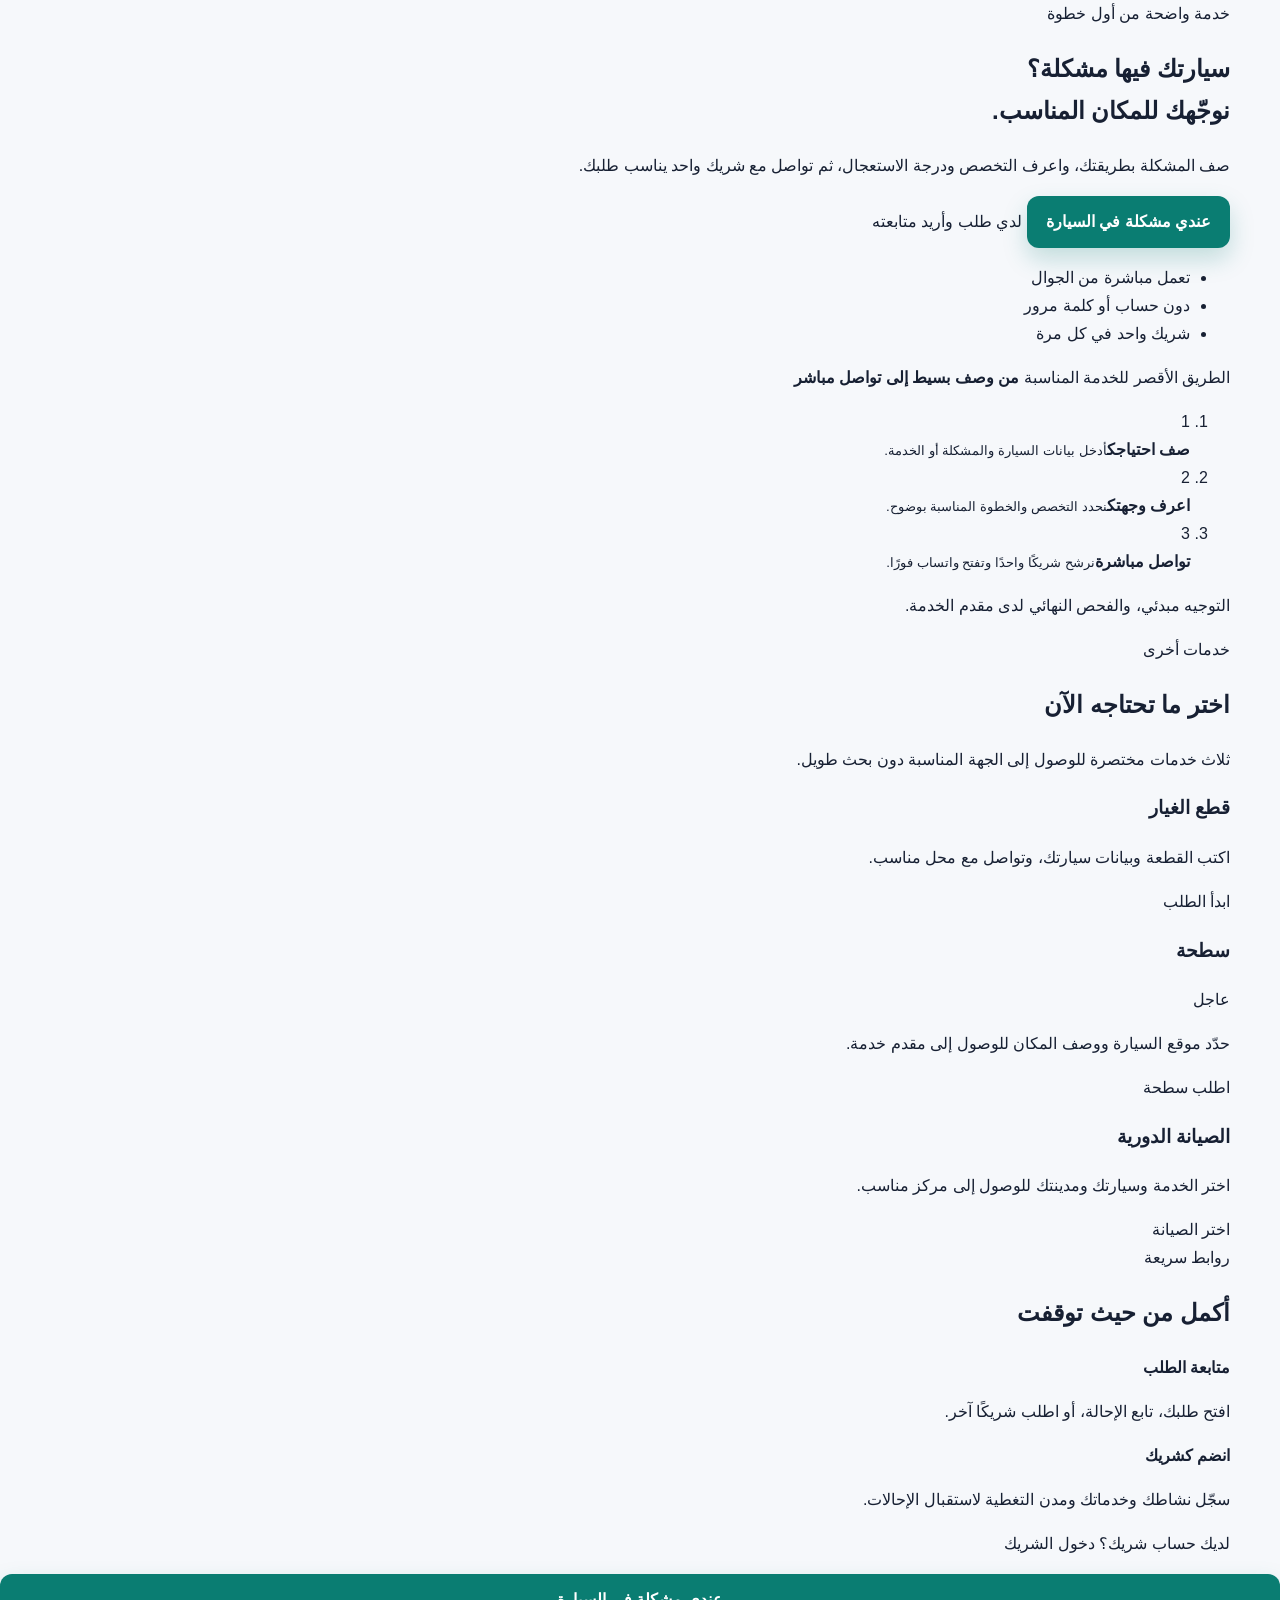
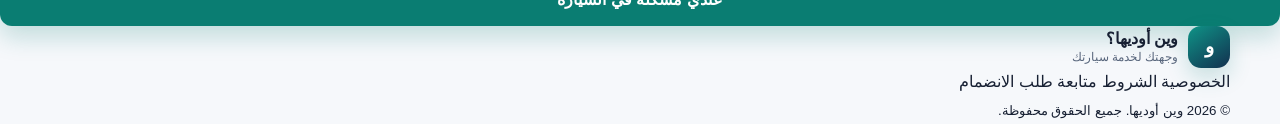
==== index.html @ 7f36532d "Update meta tags and content in index.html" ====
<!doctype html>
<html lang="ar" dir="rtl">
<head>
  <meta charset="utf-8">
  <meta name="viewport" content="width=device-width, initial-scale=1, viewport-fit=cover">
  <meta name="theme-color" content="#0b1d33">
  <meta name="description" content="وين أوديها تساعدك على فهم احتياج سيارتك والوصول إلى مقدم الخدمة المناسب بخطوات واضحة وسريعة.">
  <meta http-equiv="Content-Security-Policy" content="default-src 'self'; script-src 'self'; style-src 'self'; img-src 'self' data:; connect-src 'none'; object-src 'none'; base-uri 'self'; frame-ancestors 'none'">
  <title>وين أوديها؟ — وجهتك لخدمة سيارتك</title>
  <link rel="icon" href="assets/icons/favicon.svg" type="image/svg+xml">
  <link rel="stylesheet" href="assets/styles.css">
</head>
<body data-page="home">
  <noscript><div class="noscript-banner">فعّل JavaScript في المتصفح لبدء طلبك وحفظ تقدمك.</div></noscript>
  <div data-site-header></div>

  <main id="main-content">
    <section class="home-hero" aria-labelledby="homeHeroTitle">
      <div class="container home-hero-layout">
        <div class="home-hero-copy">
          <span class="home-badge" data-icon="car">خدمة واضحة من أول خطوة</span>
          <h1 id="homeHeroTitle">سيارتك فيها مشكلة؟<br><span>نوجّهك للمكان المناسب.</span></h1>
          <p>صف المشكلة بطريقتك، واعرف التخصص ودرجة الاستعجال، ثم تواصل مع شريك واحد يناسب طلبك.</p>

          <div class="home-primary-actions">
            <a class="btn btn-primary home-main-cta" data-icon="car" href="customer.html?service=problem&amp;fresh=1">عندي مشكلة في السيارة</a>
            <a class="home-inline-link" data-icon="track" href="track.html">لدي طلب وأريد متابعته</a>
          </div>

          <ul class="home-trust-list" aria-label="مزايا الخدمة">
            <li data-icon="phone">تعمل مباشرة من الجوال</li>
            <li data-icon="lock">دون حساب أو كلمة مرور</li>
            <li data-icon="partner">شريك واحد في كل مرة</li>
          </ul>
        </div>

        <aside class="home-summary-card" aria-label="كيف تساعدك وين أوديها">
          <div class="home-summary-head">
            <span class="home-summary-icon" data-icon="search" aria-hidden="true"></span>
            <div>
              <span>الطريق الأقصر للخدمة المناسبة</span>
              <strong>من وصف بسيط إلى تواصل مباشر</strong>
            </div>
          </div>
          <ol class="home-summary-steps">
            <li><span>1</span><div><strong>صف احتياجك</strong><small>أدخل بيانات السيارة والمشكلة أو الخدمة.</small></div></li>
            <li><span>2</span><div><strong>اعرف وجهتك</strong><small>نحدد التخصص والخطوة المناسبة بوضوح.</small></div></li>
            <li><span>3</span><div><strong>تواصل مباشرة</strong><small>نرشح شريكًا واحدًا وتفتح واتساب فورًا.</small></div></li>
          </ol>
          <p class="home-summary-note" data-icon="shield">التوجيه مبدئي، والفحص النهائي لدى مقدم الخدمة.</p>
        </aside>
      </div>
    </section>

    <section class="home-services-section" aria-labelledby="otherServicesTitle">
      <div class="container">
        <div class="home-section-heading">
          <div>
            <span class="home-section-kicker">خدمات أخرى</span>
            <h2 id="otherServicesTitle">اختر ما تحتاجه الآن</h2>
          </div>
          <p>ثلاث خدمات مختصرة للوصول إلى الجهة المناسبة دون بحث طويل.</p>
        </div>

        <div class="home-service-grid">
          <a class="home-service-card home-service-parts" href="customer.html?service=parts&amp;fresh=1">
            <span class="home-service-icon" data-service-icon="parts" aria-hidden="true"></span>
            <div class="home-service-content">
              <h3>قطع الغيار</h3>
              <p>اكتب القطعة وبيانات سيارتك، وتواصل مع محل مناسب.</p>
              <span class="home-card-action" data-icon="arrow">ابدأ الطلب</span>
            </div>
          </a>

          <a class="home-service-card home-service-tow" href="customer.html?service=tow&amp;fresh=1">
            <span class="home-service-icon" data-service-icon="tow" aria-hidden="true"></span>
            <div class="home-service-content">
              <div class="home-service-title-row">
                <h3>سطحة</h3>
                <span class="home-urgent-label">عاجل</span>
              </div>
              <p>حدّد موقع السيارة ووصف المكان للوصول إلى مقدم خدمة.</p>
              <span class="home-card-action" data-icon="arrow">اطلب سطحة</span>
            </div>
          </a>

          <a class="home-service-card home-service-maintenance" href="customer.html?service=maintenance&amp;fresh=1">
            <span class="home-service-icon" data-service-icon="maintenance" aria-hidden="true"></span>
            <div class="home-service-content">
              <h3>الصيانة الدورية</h3>
              <p>اختر الخدمة وسيارتك ومدينتك للوصول إلى مركز مناسب.</p>
              <span class="home-card-action" data-icon="arrow">اختر الصيانة</span>
            </div>
          </a>
        </div>
      </div>
    </section>

    <section class="home-access-section" aria-labelledby="homeAccessTitle">
      <div class="container">
        <div class="home-section-heading home-section-heading-compact">
          <div>
            <span class="home-section-kicker">روابط سريعة</span>
            <h2 id="homeAccessTitle">أكمل من حيث توقفت</h2>
          </div>
        </div>

        <div class="home-access-grid">
          <a class="home-access-card" href="track.html">
            <span class="home-access-icon" data-icon="track" aria-hidden="true"></span>
            <div>
              <strong>متابعة الطلب</strong>
              <p>افتح طلبك، تابع الإحالة، أو اطلب شريكًا آخر.</p>
            </div>
            <span class="home-access-arrow" data-icon="arrow" aria-hidden="true"></span>
          </a>

          <a class="home-access-card" href="join.html">
            <span class="home-access-icon home-access-partner" data-icon="partner" aria-hidden="true"></span>
            <div>
              <strong>انضم كشريك</strong>
              <p>سجّل نشاطك وخدماتك ومدن التغطية لاستقبال الإحالات.</p>
            </div>
            <span class="home-access-arrow" data-icon="arrow" aria-hidden="true"></span>
          </a>
        </div>

        <p class="home-partner-login">لديك حساب شريك؟ <a href="workshop-login.html">دخول الشريك</a></p>
      </div>
    </section>
  </main>

  <div class="mobile-action-bar" aria-label="إجراء سريع">
    <a class="btn btn-primary btn-block" data-icon="car" href="customer.html?service=problem&amp;fresh=1">عندي مشكلة في السيارة</a>
  </div>

  <footer class="home-footer">
    <div class="container home-footer-row">
      <a class="brand home-footer-brand" href="index.html" aria-label="وين أوديها — الرئيسية">
        <span class="brand-mark">و</span>
        <span><strong>وين أوديها؟</strong><small>وجهتك لخدمة سيارتك</small></span>
      </a>
      <nav class="home-footer-links" aria-label="روابط التذييل">
        <a href="privacy.html">الخصوصية</a>
        <a href="terms.html">الشروط</a>
        <a href="join-status.html">متابعة طلب الانضمام</a>
      </nav>
      <small>© 2026 وين أوديها. جميع الحقوق محفوظة.</small>
    </div>
  </footer>

  <script defer src="assets/config.js"></script>
  <script defer src="assets/automotive-data.js"></script>
  <script defer src="assets/storage.js"></script>
  <script defer src="assets/seed.js"></script>
  <script defer src="assets/lifecycle.js"></script>
  <script defer src="assets/common.js"></script>
</body>
</html>
---- assets/styles.css ----
:root {
  --navy-950: #071426;
  --navy-900: #0b1d33;
  --navy-800: #12304f;
  --blue-600: #1769aa;
  --teal-600: #0a7d72;
  --teal-500: #0f9487;
  --teal-100: #dff6f2;
  --amber-600: #a65c00;
  --amber-100: #fff2d8;
  --red-700: #a1242d;
  --red-100: #fde9eb;
  --green-700: #146c43;
  --green-100: #e4f7ed;
  --slate-900: #172033;
  --slate-700: #405069;
  --slate-600: #59677d;
  --slate-400: #95a0b2;
  --slate-300: #c7cfda;
  --slate-200: #e2e7ee;
  --slate-100: #f1f4f8;
  --white: #fff;
  --surface: #fff;
  --page: #f6f8fb;
  --radius-sm: 10px;
  --radius: 16px;
  --radius-lg: 24px;
  --shadow-sm: 0 8px 24px rgba(7, 20, 38, .07);
  --shadow: 0 18px 50px rgba(7, 20, 38, .11);
  --focus: 0 0 0 3px rgba(23, 105, 170, .28);
  --container: 1180px;
  font-family: Tahoma, Arial, "Segoe UI", sans-serif;
  color-scheme: light;
}

* { box-sizing: border-box; }
html { scroll-behavior: smooth; }
body {
  margin: 0;
  background: var(--page);
  color: var(--slate-900);
  font-family: inherit;
  line-height: 1.75;
  text-align: right;
  -webkit-font-smoothing: antialiased;
}
img, svg { max-width: 100%; }
a { color: inherit; text-decoration: none; }
button, input, select, textarea { font: inherit; }
button, a, input, select, textarea, summary { -webkit-tap-highlight-color: transparent; }
button { cursor: pointer; }
[hidden] { display: none !important; }

:focus-visible { outline: none; box-shadow: var(--focus); }
.skip-link {
  position: fixed;
  top: 10px;
  right: 10px;
  z-index: 9999;
  transform: translateY(-150%);
  background: var(--white);
  color: var(--navy-900);
  padding: 10px 14px;
  border-radius: 8px;
  font-weight: 800;
}
.skip-link:focus { transform: translateY(0); }

.container { width: min(calc(100% - 32px), var(--container)); margin-inline: auto; }
.section { padding: 56px 0; }
.section.alt { background: var(--white); }
.section-head { max-width: 720px; margin-bottom: 28px; }
.section-head.center { text-align: center; margin-inline: auto; }
.section-head h1, .section-head h2 { margin: 6px 0 8px; line-height: 1.35; }
.section-head p { margin: 0; color: var(--slate-600); }
.kicker, .eyebrow { color: var(--teal-600); font-size: .88rem; font-weight: 800; letter-spacing: .01em; }
.muted { color: var(--slate-600); }
.small { font-size: .88rem; }
.mt-8 { margin-top: 8px; }
.mt-16 { margin-top: 16px; }
.mt-24 { margin-top: 24px; }
.mb-0 { margin-bottom: 0; }
.text-center { text-align: center; }

.site-header {
  position: sticky;
  top: 0;
  z-index: 100;
  background: rgba(255, 255, 255, .96);
  border-bottom: 1px solid var(--slate-200);
  backdrop-filter: blur(10px);
}
.nav-shell { min-height: 72px; display: flex; align-items: center; justify-content: space-between; gap: 16px; }
.brand { display: inline-flex; align-items: center; gap: 10px; min-width: max-content; }
.brand-mark {
  display: grid;
  place-items: center;
  width: 42px;
  height: 42px;
  border-radius: 13px;
  color: var(--white);
  background: linear-gradient(145deg, var(--teal-500), var(--navy-800));
  font-weight: 900;
  font-size: 1.2rem;
  box-shadow: 0 9px 22px rgba(10, 125, 114, .2);
}
.brand span:last-child { display: grid; line-height: 1.35; }
.brand strong { font-size: 1rem; }
.brand small { color: var(--slate-600); font-size: .72rem; }
.nav-toggle {
  border: 1px solid var(--slate-300);
  border-radius: 10px;
  background: var(--white);
  padding: 8px 12px;
  color: var(--navy-900);
  font-weight: 800;
}
.main-nav {
  position: absolute;
  inset-inline: 16px;
  top: 74px;
  display: none;
  flex-direction: column;
  gap: 4px;
  padding: 12px;
  background: var(--white);
  border: 1px solid var(--slate-200);
  border-radius: 14px;
  box-shadow: var(--shadow);
}
.main-nav.open { display: flex; }
.main-nav a { padding: 10px 12px; border-radius: 9px; color: var(--slate-700); font-weight: 700; }
.main-nav a:hover, .main-nav a[aria-current="page"] { background: var(--teal-100); color: var(--teal-600); }

.hero {
  overflow: hidden;
  padding: 68px 0 54px;
  background:
    radial-gradient(circle at 8% 20%, rgba(15, 148, 135, .17), transparent 28%),
    radial-gradient(circle at 90% 70%, rgba(23, 105, 170, .15), transparent 30%),
    linear-gradient(160deg, #f7fbfc, #edf3f8);
}
.hero-grid { display: grid; gap: 34px; align-items: center; }
.hero h1 { margin: 10px 0 16px; font-size: clamp(2rem, 8vw, 4.3rem); line-height: 1.2; letter-spacing: -.04em; }
.hero h1 span { color: var(--teal-600); }
.hero p { max-width: 720px; color: var(--slate-600); font-size: 1.04rem; }
.hero-actions { display: flex; flex-wrap: wrap; gap: 10px; margin-top: 24px; }
.hero-assurances { display: flex; flex-wrap: wrap; gap: 8px; margin-top: 18px; }
.hero-assurances span { padding: 6px 10px; border-radius: 999px; background: rgba(255,255,255,.78); border: 1px solid var(--slate-200); color: var(--slate-700); font-size: .82rem; font-weight: 700; }
.hero-panel { background: rgba(255,255,255,.9); border: 1px solid rgba(255,255,255,.9); border-radius: var(--radius-lg); padding: 22px; box-shadow: var(--shadow); }
.hero-panel h2 { margin: 0 0 8px; }
.hero-panel .main-path-card { margin-top: 14px; }

.btn {
  display: inline-flex;
  align-items: center;
  justify-content: center;
  gap: 8px;
  min-height: 46px;
  padding: 11px 18px;
  border: 1px solid transparent;
  border-radius: 12px;
  font-weight: 800;
  transition: transform .18s ease, box-shadow .18s ease, background .18s ease;
}
.btn:hover { transform: translateY(-1px); }
.btn:disabled { cursor: not-allowed; opacity: .55; transform: none; }
.btn-primary { background: var(--teal-600); color: var(--white); box-shadow: 0 11px 25px rgba(10,125,114,.22); }
.btn-primary:hover { background: #086d64; }
.btn-dark { background: var(--navy-900); color: var(--white); }
.btn-light { background: var(--white); color: var(--navy-900); border-color: var(--slate-300); }
.btn-danger { background: var(--red-700); color: var(--white); }
.btn-warning { background: var(--amber-600); color: var(--white); }
.btn-ghost { background: transparent; color: var(--navy-900); border-color: var(--slate-300); }
.btn-sm { min-height: 38px; padding: 7px 12px; border-radius: 9px; font-size: .88rem; }
.btn-block { width: 100%; }
.button-row { display: flex; flex-wrap: wrap; gap: 10px; align-items: center; }

.main-path-card, .service-card, .card {
  display: block;
  background: var(--surface);
  border: 1px solid var(--slate-200);
  border-radius: var(--radius);
  padding: 20px;
  box-shadow: var(--shadow-sm);
}
.main-path-card {
  border: 2px solid rgba(10,125,114,.32);
  background: linear-gradient(145deg, var(--white), #f0fbf9);
}
.main-path-card h2, .service-card h3, .card h3 { margin: 6px 0; }
.main-path-card p, .service-card p, .card p { margin: 0; color: var(--slate-600); }
.path-icon { display: grid; place-items: center; width: 46px; height: 46px; border-radius: 14px; background: var(--teal-100); color: var(--teal-600); font-size: 1.35rem; font-weight: 900; }
.other-services { display: grid; gap: 12px; margin-top: 14px; }
.service-card { transition: transform .18s ease, border-color .18s ease; }
.service-card:hover { transform: translateY(-2px); border-color: var(--teal-500); }
.demo-badge, .pill, .status-badge {
  display: inline-flex;
  align-items: center;
  width: fit-content;
  border-radius: 999px;
  padding: 4px 9px;
  font-size: .75rem;
  font-weight: 800;
}
.demo-badge { background: var(--amber-100); color: var(--amber-600); margin-bottom: 10px; }
.pill { background: var(--teal-100); color: var(--teal-600); }
.status-badge { background: var(--slate-100); color: var(--slate-700); }
.status-badge.success { background: var(--green-100); color: var(--green-700); }
.status-badge.warning { background: var(--amber-100); color: var(--amber-600); }
.status-badge.danger { background: var(--red-100); color: var(--red-700); }

.stats-grid, .cards-grid, .portal-grid, .metric-grid { display: grid; gap: 14px; }
.stats-grid { grid-template-columns: repeat(2, minmax(0, 1fr)); }
.stat-card { padding: 18px; background: var(--white); border: 1px solid var(--slate-200); border-radius: var(--radius); }
.stat-card strong { display: block; font-size: 1.5rem; color: var(--navy-900); }
.stat-card span { color: var(--slate-600); font-size: .88rem; }
.portal-grid .card { transition: transform .18s ease; }
.portal-grid .card:hover { transform: translateY(-3px); }

.flow-shell { padding: 28px 0 64px; }
.flow-layout { display: grid; gap: 20px; align-items: start; }
.flow-sidebar { background: var(--navy-900); color: var(--white); border-radius: var(--radius-lg); padding: 20px; }
.flow-sidebar h1 { margin: 0 0 6px; font-size: 1.35rem; }
.flow-sidebar p { margin: 0; color: #c5d1df; font-size: .9rem; }
.progress-wrap { margin-top: 18px; }
.progress-meta { display: flex; justify-content: space-between; gap: 10px; font-size: .8rem; color: #c5d1df; }
.progress-track { height: 8px; background: rgba(255,255,255,.13); border-radius: 99px; overflow: hidden; margin-top: 8px; }
.progress-bar { height: 100%; width: 0; background: linear-gradient(90deg, var(--teal-500), #45c9ba); border-radius: inherit; transition: width .3s ease; }
.flow-content { min-width: 0; }
.flow-screen { background: var(--white); border: 1px solid var(--slate-200); border-radius: var(--radius-lg); padding: 20px; box-shadow: var(--shadow-sm); }
.flow-screen:not(.active) { display: none; }
.flow-screen h2 { margin: 0 0 8px; line-height: 1.4; }
.flow-screen > p:first-of-type { margin-top: 0; color: var(--slate-600); }
.screen-actions { display: flex; flex-wrap: wrap; justify-content: space-between; gap: 10px; margin-top: 24px; padding-top: 18px; border-top: 1px solid var(--slate-200); }
.service-choice-grid { display: grid; gap: 12px; margin-top: 20px; }
.service-choice {
  width: 100%;
  text-align: right;
  border: 1px solid var(--slate-200);
  background: var(--white);
  border-radius: var(--radius);
  padding: 18px;
  color: var(--slate-900);
}
.service-choice.primary { border: 2px solid var(--teal-500); background: #f3fbfa; }
.service-choice.selected { box-shadow: var(--focus); border-color: var(--blue-600); }
.service-choice strong { display: block; font-size: 1.05rem; }
.service-choice span { color: var(--slate-600); font-size: .88rem; }

.form-grid { display: grid; gap: 16px; }
.form-field { display: grid; gap: 7px; min-width: 0; }
.form-field label, .form-field legend { font-weight: 800; color: var(--slate-900); }
.required::after { content: " *"; color: var(--red-700); }
.form-field input, .form-field select, .form-field textarea {
  width: 100%;
  min-height: 47px;
  border: 1px solid var(--slate-300);
  border-radius: 11px;
  padding: 10px 12px;
  background: var(--white);
  color: var(--slate-900);
}
.form-field textarea { min-height: 120px; resize: vertical; }
.form-field input:focus, .form-field select:focus, .form-field textarea:focus { border-color: var(--blue-600); box-shadow: var(--focus); outline: 0; }
.field-hint { color: var(--slate-600); font-size: .82rem; }
.field-error { color: var(--red-700); font-size: .82rem; min-height: 1em; }
fieldset { margin: 0; padding: 0; border: 0; }
.checkbox-line, .radio-line { display: flex; align-items: flex-start; gap: 9px; }
.checkbox-line input, .radio-line input { width: 19px; height: 19px; margin-top: 3px; accent-color: var(--teal-600); }
.checkbox-stack { display: grid; gap: 10px; }
.inline-fields { display: grid; gap: 12px; }
.choice-grid { display: grid; gap: 10px; }
.choice-btn { border: 1px solid var(--slate-300); background: var(--white); color: var(--slate-900); border-radius: 11px; padding: 12px; font-weight: 700; }
.choice-btn.selected { border-color: var(--teal-600); background: var(--teal-100); color: var(--teal-600); }

.loading-shell { display: grid; place-items: center; min-height: 320px; text-align: center; }
.loader-ring { width: 58px; height: 58px; border: 5px solid var(--slate-200); border-top-color: var(--teal-600); border-radius: 50%; animation: spin .9s linear infinite; }
.loader-steps { display: grid; gap: 8px; margin-top: 20px; width: min(100%, 420px); }
.loader-step { display: flex; align-items: center; gap: 9px; text-align: right; padding: 9px 12px; border-radius: 9px; background: var(--slate-100); color: var(--slate-600); }
.loader-step.active { background: var(--teal-100); color: var(--teal-600); }
.loader-step.done::before { content: "✓"; font-weight: 900; color: var(--green-700); }
.skeleton { position: relative; overflow: hidden; background: var(--slate-200); border-radius: 8px; }
.skeleton::after { content: ""; position: absolute; inset: 0; transform: translateX(100%); background: linear-gradient(90deg, transparent, rgba(255,255,255,.55), transparent); animation: shimmer 1.2s infinite; }
.skeleton-line { height: 15px; margin-bottom: 10px; }
.skeleton-line.short { width: 58%; }

.guidance-grid { display: grid; gap: 12px; margin-top: 18px; }
.guidance-item { border: 1px solid var(--slate-200); border-radius: 13px; padding: 16px; background: #fbfcfe; }
.guidance-item span { display: block; color: var(--slate-600); font-size: .82rem; }
.guidance-item strong { display: block; margin-top: 4px; }
.danger-panel { border: 2px solid #d34a57; background: var(--red-100); color: #6e1219; border-radius: var(--radius); padding: 18px; }
.legal-note { margin-top: 16px; border-right: 4px solid var(--blue-600); background: #eef6fd; padding: 13px 15px; border-radius: 9px; color: var(--slate-700); font-size: .88rem; }
.info-panel { margin-top: 13px; border-right: 4px solid var(--teal-500); background: #f2faf9; padding: 13px 15px; border-radius: 9px; }
.info-panel.muted { border-color: var(--slate-400); background: var(--slate-100); }
.info-panel p { margin: 4px 0 0; color: var(--slate-700); }
.warning-panel { border-right: 4px solid var(--amber-600); background: var(--amber-100); padding: 14px; border-radius: 10px; }
.error-panel { border-right: 4px solid var(--red-700); background: var(--red-100); padding: 14px; border-radius: 10px; color: #6e1219; }
.success-panel { border-right: 4px solid var(--green-700); background: var(--green-100); padding: 14px; border-radius: 10px; color: #0d4f30; }

.partner-card { background: var(--white); border: 1px solid var(--slate-200); border-radius: var(--radius-lg); padding: 20px; box-shadow: var(--shadow-sm); }
.partner-head { display: grid; gap: 16px; border-bottom: 1px solid var(--slate-200); padding-bottom: 16px; }
.partner-head h2 { margin: 7px 0 2px; }
.partner-head p { margin: 0; color: var(--slate-600); }
.rating-block { display: grid; gap: 2px; }
.rating-block small { color: var(--slate-600); }
.stars { color: #d98b00; letter-spacing: 2px; white-space: nowrap; }
.partner-metrics { display: grid; gap: 10px; margin-top: 16px; }
.partner-metrics > div { border: 1px solid var(--slate-200); border-radius: 11px; padding: 12px; }
.partner-metrics span, .partner-metrics small { display: block; color: var(--slate-600); font-size: .8rem; }
.partner-metrics strong { display: block; margin: 2px 0; }
.discount-box { display: grid; gap: 5px; margin-top: 14px; border: 1px dashed var(--teal-600); background: var(--teal-100); border-radius: 12px; padding: 14px; }
.discount-box small { color: var(--slate-700); }

.request-header { background: var(--navy-900); color: var(--white); border-radius: var(--radius-lg); padding: 22px; margin-bottom: 18px; }
.request-header h1 { margin: 3px 0; }
.request-header p { margin: 0; color: #c5d1df; }
.request-meta { display: flex; flex-wrap: wrap; gap: 8px; margin-top: 14px; }
.request-meta span { background: rgba(255,255,255,.1); padding: 6px 10px; border-radius: 999px; font-size: .8rem; }
.timeline { display: grid; gap: 0; }
.timeline-item { display: grid; grid-template-columns: 24px 1fr; gap: 10px; position: relative; padding-bottom: 18px; }
.timeline-item:not(:last-child)::before { content: ""; position: absolute; right: 11px; top: 22px; bottom: 0; width: 2px; background: var(--slate-200); }
.timeline-dot { width: 24px; height: 24px; border-radius: 50%; background: var(--teal-100); color: var(--teal-600); display: grid; place-items: center; font-size: .72rem; font-weight: 900; z-index: 1; }
.timeline-body { border: 1px solid var(--slate-200); border-radius: 11px; padding: 12px; background: var(--white); }
.timeline-body strong { display: block; }
.timeline-body small { color: var(--slate-600); }

.tabs { display: flex; gap: 7px; overflow-x: auto; padding-bottom: 7px; margin-bottom: 18px; scrollbar-width: thin; }
.tab-btn { min-width: max-content; border: 1px solid var(--slate-300); background: var(--white); border-radius: 999px; padding: 8px 13px; color: var(--slate-700); font-weight: 800; }
.tab-btn.active { background: var(--navy-900); color: var(--white); border-color: var(--navy-900); }
.tab-panel:not(.active) { display: none; }
.dashboard-grid { display: grid; gap: 18px; }
.table-wrap { overflow-x: auto; border: 1px solid var(--slate-200); border-radius: var(--radius); background: var(--white); }
table { width: 100%; border-collapse: collapse; min-width: 760px; }
th, td { padding: 12px 13px; border-bottom: 1px solid var(--slate-200); text-align: right; vertical-align: top; }
th { background: var(--slate-100); color: var(--slate-700); font-size: .84rem; }
td { font-size: .9rem; }
.table-actions { display: flex; flex-wrap: wrap; gap: 6px; }
.empty-state { text-align: center; padding: 38px 18px; border: 1px dashed var(--slate-300); border-radius: var(--radius); background: var(--white); }
.empty-state h2, .empty-state h3 { margin: 8px 0; }
.empty-state p { color: var(--slate-600); }

.dialog {
  width: min(calc(100% - 28px), 620px);
  border: 0;
  border-radius: var(--radius-lg);
  padding: 0;
  box-shadow: 0 28px 80px rgba(0,0,0,.25);
}
.dialog::backdrop { background: rgba(7,20,38,.65); }
.dialog-shell { padding: 20px; }
.dialog-head { display: flex; justify-content: space-between; gap: 12px; align-items: start; margin-bottom: 14px; }
.dialog-head h2 { margin: 0; }
.dialog-close { width: 38px; height: 38px; border-radius: 50%; border: 1px solid var(--slate-300); background: var(--white); }

.toast-region { position: fixed; bottom: 16px; inset-inline: 16px; z-index: 2000; display: grid; gap: 8px; pointer-events: none; }
.toast { max-width: 520px; margin-inline: auto; padding: 12px 15px; border-radius: 11px; background: var(--navy-900); color: var(--white); box-shadow: var(--shadow); pointer-events: auto; }
.toast-success { background: var(--green-700); }
.toast-error { background: var(--red-700); }

.site-footer { background: var(--navy-950); color: var(--white); padding: 46px 0 18px; }
.footer-grid { display: grid; gap: 24px; }
.footer-grid > div { display: grid; align-content: start; gap: 7px; }
.footer-grid p, .footer-grid a, .footer-grid small { color: #b8c6d8; }
.footer-grid a:hover { color: var(--white); }
.footer-bottom { margin-top: 28px; padding-top: 16px; border-top: 1px solid rgba(255,255,255,.12); display: flex; flex-wrap: wrap; justify-content: space-between; gap: 10px; color: #9fb0c5; font-size: .8rem; }
.footer-brand .brand-mark { width: 38px; height: 38px; }
.noscript-banner { background: var(--red-700); color: var(--white); padding: 10px; text-align: center; font-weight: 800; }

.receipt { max-width: 760px; margin-inline: auto; background: var(--white); border: 1px solid var(--slate-200); border-radius: var(--radius-lg); padding: 24px; box-shadow: var(--shadow-sm); }
.receipt-head { display: flex; justify-content: space-between; gap: 15px; border-bottom: 1px solid var(--slate-200); padding-bottom: 14px; }
.receipt-row { display: flex; justify-content: space-between; gap: 14px; padding: 11px 0; border-bottom: 1px dashed var(--slate-200); }
.receipt-total { font-size: 1.25rem; font-weight: 900; }

@keyframes spin { to { transform: rotate(360deg); } }
@keyframes shimmer { to { transform: translateX(-100%); } }

@media (min-width: 680px) {
  .other-services, .service-choice-grid, .cards-grid, .portal-grid { grid-template-columns: repeat(3, minmax(0, 1fr)); }
  .service-choice-grid .service-choice.primary { grid-column: 1 / -1; }
  .form-grid.two, .inline-fields { grid-template-columns: repeat(2, minmax(0, 1fr)); }
  .choice-grid { grid-template-columns: repeat(3, minmax(0, 1fr)); }
  .guidance-grid { grid-template-columns: repeat(2, minmax(0, 1fr)); }
  .partner-head { grid-template-columns: 1fr auto; }
  .partner-metrics { grid-template-columns: repeat(3, minmax(0, 1fr)); }
  .stats-grid { grid-template-columns: repeat(4, minmax(0, 1fr)); }
  .footer-grid { grid-template-columns: 1.6fr 1fr 1fr; }
  .toast-region { right: auto; left: 18px; width: 420px; }
}

@media (min-width: 900px) {
  .nav-toggle { display: none; }
  .main-nav { position: static; display: flex; flex-direction: row; padding: 0; border: 0; box-shadow: none; background: transparent; }
  .hero-grid { grid-template-columns: 1.15fr .85fr; }
  .flow-layout { grid-template-columns: 270px minmax(0, 1fr); }
  .flow-sidebar { position: sticky; top: 92px; }
  .flow-screen { padding: 30px; }
  .dashboard-grid.two { grid-template-columns: 1.25fr .75fr; }
}

@media print {
  .site-header, .site-footer, .btn, .screen-actions, .no-print { display: none !important; }
  body { background: var(--white); }
  .receipt, .card, .partner-card { box-shadow: none; border-color: #aaa; }
}

@media (prefers-reduced-motion: reduce) {
  *, *::before, *::after { scroll-behavior: auto !important; animation-duration: .01ms !important; animation-iteration-count: 1 !important; transition-duration: .01ms !important; }
}

/* تشغيل المسارات الجديدة ونموذج الشريك */
.error-text { min-height: 1.25em; margin: 5px 0 0; color: var(--red-700); font-size: .82rem; font-weight: 700; }
.urgent-choice { border-color: #d34a57 !important; background: linear-gradient(145deg, #fff, var(--red-100)); }
.urgent-choice .path-icon { background: var(--red-100); color: var(--red-700); }
.urgent-panel { border: 2px solid #d34a57; background: var(--red-100); color: #6e1219; border-radius: var(--radius); padding: 16px; }
.location-capture { display: grid; gap: 10px; padding: 14px; border: 1px dashed var(--teal-600); border-radius: 12px; background: var(--teal-100); }
.location-capture strong, .location-capture small { display: block; }
.location-capture small { color: var(--slate-700); }
.sticky-action-card { position: sticky; bottom: max(10px, env(safe-area-inset-bottom)); z-index: 20; padding: 12px; background: rgba(255,255,255,.94); border: 1px solid var(--slate-200); border-radius: 14px; box-shadow: 0 10px 35px rgba(7,31,58,.15); backdrop-filter: blur(10px); }
.cost-confirmation { display: grid; gap: 10px; padding: 15px; border: 1px solid var(--slate-200); border-radius: 12px; background: var(--slate-100); }
.action-align { display: flex; align-items: center; gap: 8px; flex-wrap: wrap; }
.vertical { flex-direction: column; align-items: stretch; }
.day-picker { display: grid; grid-template-columns: repeat(2, minmax(0,1fr)); gap: 8px; }
.day-chip { position: relative; display: flex; align-items: center; justify-content: center; min-height: 48px; padding: 9px 12px; border: 1px solid var(--slate-300); border-radius: 11px; background: var(--white); cursor: pointer; font-weight: 800; }
.day-chip input { position: absolute; opacity: 0; pointer-events: none; }
.day-chip:has(input:checked) { border-color: var(--teal-600); background: var(--teal-100); color: var(--navy-900); box-shadow: inset 0 0 0 1px var(--teal-600); }
.day-chip:focus-within { outline: 3px solid rgba(26,148,137,.25); outline-offset: 2px; }
.priority-selector { display: grid; gap: 14px; }
.selector-list, .selected-priority-list { display: grid; gap: 8px; min-height: 120px; padding: 10px; border: 1px solid var(--slate-300); border-radius: 12px; background: var(--white); }
.selector-item { display: flex; align-items: center; justify-content: space-between; gap: 10px; padding: 10px 12px; border: 1px solid var(--slate-200); border-radius: 10px; background: var(--slate-100); }
.selector-item button { flex: 0 0 auto; }
.selected-priority-list { counter-reset: priority; background: #f7fbfb; }
.selected-priority-list .selector-item { counter-increment: priority; border-color: #b8ddd8; background: var(--white); }
.selected-priority-list .selector-item::before { content: counter(priority); width: 25px; height: 25px; display: grid; place-items: center; border-radius: 50%; background: var(--navy-900); color: var(--white); font-size: .75rem; font-weight: 900; }
.priority-actions { display: flex; gap: 5px; margin-inline-start: auto; }
.checkbox-grid { display: grid; grid-template-columns: repeat(2,minmax(0,1fr)); gap: 8px; }
.honesty-pledge { padding: 15px; border: 2px solid var(--navy-900); border-radius: 12px; background: #f8fbff; line-height: 1.9; }
.fee-policy-box { display: grid; gap: 7px; padding: 15px; border-radius: 12px; background: var(--navy-900); color: var(--white); }
.fee-policy-box strong { font-size: 1.02rem; }
.fee-policy-box small { color: #c4d1e0; }

@media (min-width: 680px) {
  .day-picker { grid-template-columns: repeat(4, minmax(0,1fr)); }
  .priority-selector { grid-template-columns: 1fr 1fr; }
  .checkbox-grid { grid-template-columns: repeat(3,minmax(0,1fr)); }
}

@media (max-width: 679px) {
  .sticky-action-card .btn, .sticky-action-card a.btn { width: 100%; }
  .selector-item { align-items: flex-start; }
  .priority-actions { margin-inline-start: 0; }
}

/* تحسينات التنقل والترتيب البصري والنماذج المخصصة */
body { animation: page-enter .22s ease both; }
@keyframes page-enter { from { opacity: .01; transform: translateY(4px); } to { opacity: 1; transform: none; } }
.utility-strip { border-bottom: 1px solid var(--slate-200); background: #f8fafc; }
.utility-actions { min-height: 38px; display: flex; align-items: center; justify-content: flex-start; gap: 8px; }
.utility-btn { display: inline-flex; align-items: center; gap: 6px; min-height: 32px; padding: 5px 10px; border: 0; border-radius: 9px; background: transparent; color: var(--navy-800); font-weight: 800; font-size: .82rem; }
.utility-btn:hover { background: var(--teal-100); color: var(--teal-600); }
.page-guidance { display: grid; grid-template-columns: auto 1fr; gap: 12px; align-items: start; margin-bottom: 26px; padding: 15px 17px; border: 1px solid rgba(255,255,255,.14); border-radius: var(--radius); background: rgba(255,255,255,.06); }
.page-guidance strong { color: #d9fff9; }
.page-guidance p { margin: 0; color: #c3d0df; }
.light-kicker { color: #8de1d6; }
.section-head.compact { margin-bottom: 14px; }
.section-head.compact h3 { margin: 0 0 4px; }
.activity-block { padding: 18px; border: 1px solid var(--slate-200); border-radius: var(--radius); background: #fbfcfe; }
.contact-card { display: grid; gap: 16px; padding: 20px; border-radius: var(--radius-lg); background: linear-gradient(145deg, var(--navy-900), var(--navy-800)); color: var(--white); box-shadow: var(--shadow); }
.contact-card h2 { margin: 2px 0 5px; }
.contact-card p { margin: 0; color: #c8d6e5; }
.contact-card .kicker { color: #83e0d4; }
.contact-actions .btn-light { border-color: rgba(255,255,255,.4); background: rgba(255,255,255,.1); color: var(--white); }
.private-link-card { display: grid; gap: 16px; padding: 18px; border: 1px solid var(--slate-200); border-radius: var(--radius); background: var(--white); box-shadow: var(--shadow-sm); }
.private-link-card h2 { margin: 7px 0 2px; font-size: 1.1rem; }
.private-link-card p { margin: 0; color: var(--slate-600); }
.compact-link-row { display: grid; grid-template-columns: minmax(0,1fr) auto auto; gap: 8px; align-items: center; }
.compact-link-row input { min-width: 0; height: 44px; border: 1px solid var(--slate-300); border-radius: 10px; padding: 8px 11px; direction: ltr; text-align: left; background: var(--slate-100); }
.icon-action { display: inline-flex; align-items: center; justify-content: center; gap: 6px; min-height: 44px; padding: 8px 12px; border: 1px solid var(--slate-300); border-radius: 10px; background: var(--white); color: var(--navy-900); font-weight: 800; }
.alternative-action { border-color: #e0a038; background: var(--amber-100); color: #7b4200; }
.daily-schedule-list { display: grid; gap: 12px; }
.day-schedule { padding: 16px; border: 1px solid var(--slate-200); border-radius: var(--radius); background: var(--white); }
.day-schedule-head { display: flex; flex-wrap: wrap; align-items: center; justify-content: space-between; gap: 12px; }
.switch-line { display: inline-flex; align-items: center; gap: 9px; font-weight: 900; }
.switch-line input { width: 21px; height: 21px; accent-color: var(--teal-600); }
.day-periods { margin-top: 14px; padding-top: 14px; border-top: 1px solid var(--slate-200); }
.period-row { display: grid; grid-template-columns: 1fr; gap: 8px; align-items: end; }
.period-row label { display: grid; gap: 5px; color: var(--slate-600); font-size: .84rem; }
.period-row select { width: 100%; }
.second-period-toggle { margin: 12px 0; }
.schedule-summary { padding: 14px; border: 1px solid var(--slate-200); border-radius: 12px; background: var(--slate-100); }
.schedule-summary h3 { margin-top: 0; }
.schedule-summary-row { display: flex; justify-content: space-between; gap: 14px; padding: 8px 0; border-bottom: 1px dashed var(--slate-300); }
.schedule-summary-row:last-child { border-bottom: 0; }

@media (min-width: 680px) {
  .contact-card { grid-template-columns: 1fr auto; align-items: center; }
  .private-link-card { grid-template-columns: minmax(180px,.5fr) minmax(0,1.5fr); align-items: center; }
  .period-row { grid-template-columns: 130px repeat(2,minmax(0,1fr)); }
}
@media (max-width: 679px) {
  .section { padding: 38px 0; }
  .flow-shell { padding-top: 16px; }
  .flow-screen, .card, .partner-card { padding: 16px; }
  .compact-link-row { grid-template-columns: 1fr auto; }
  .compact-link-row input { grid-column: 1 / -1; }
  .alternative-action { grid-column: 1 / -1; }
  .contact-actions .btn { width: 100%; }
  .utility-actions { justify-content: space-between; }
}
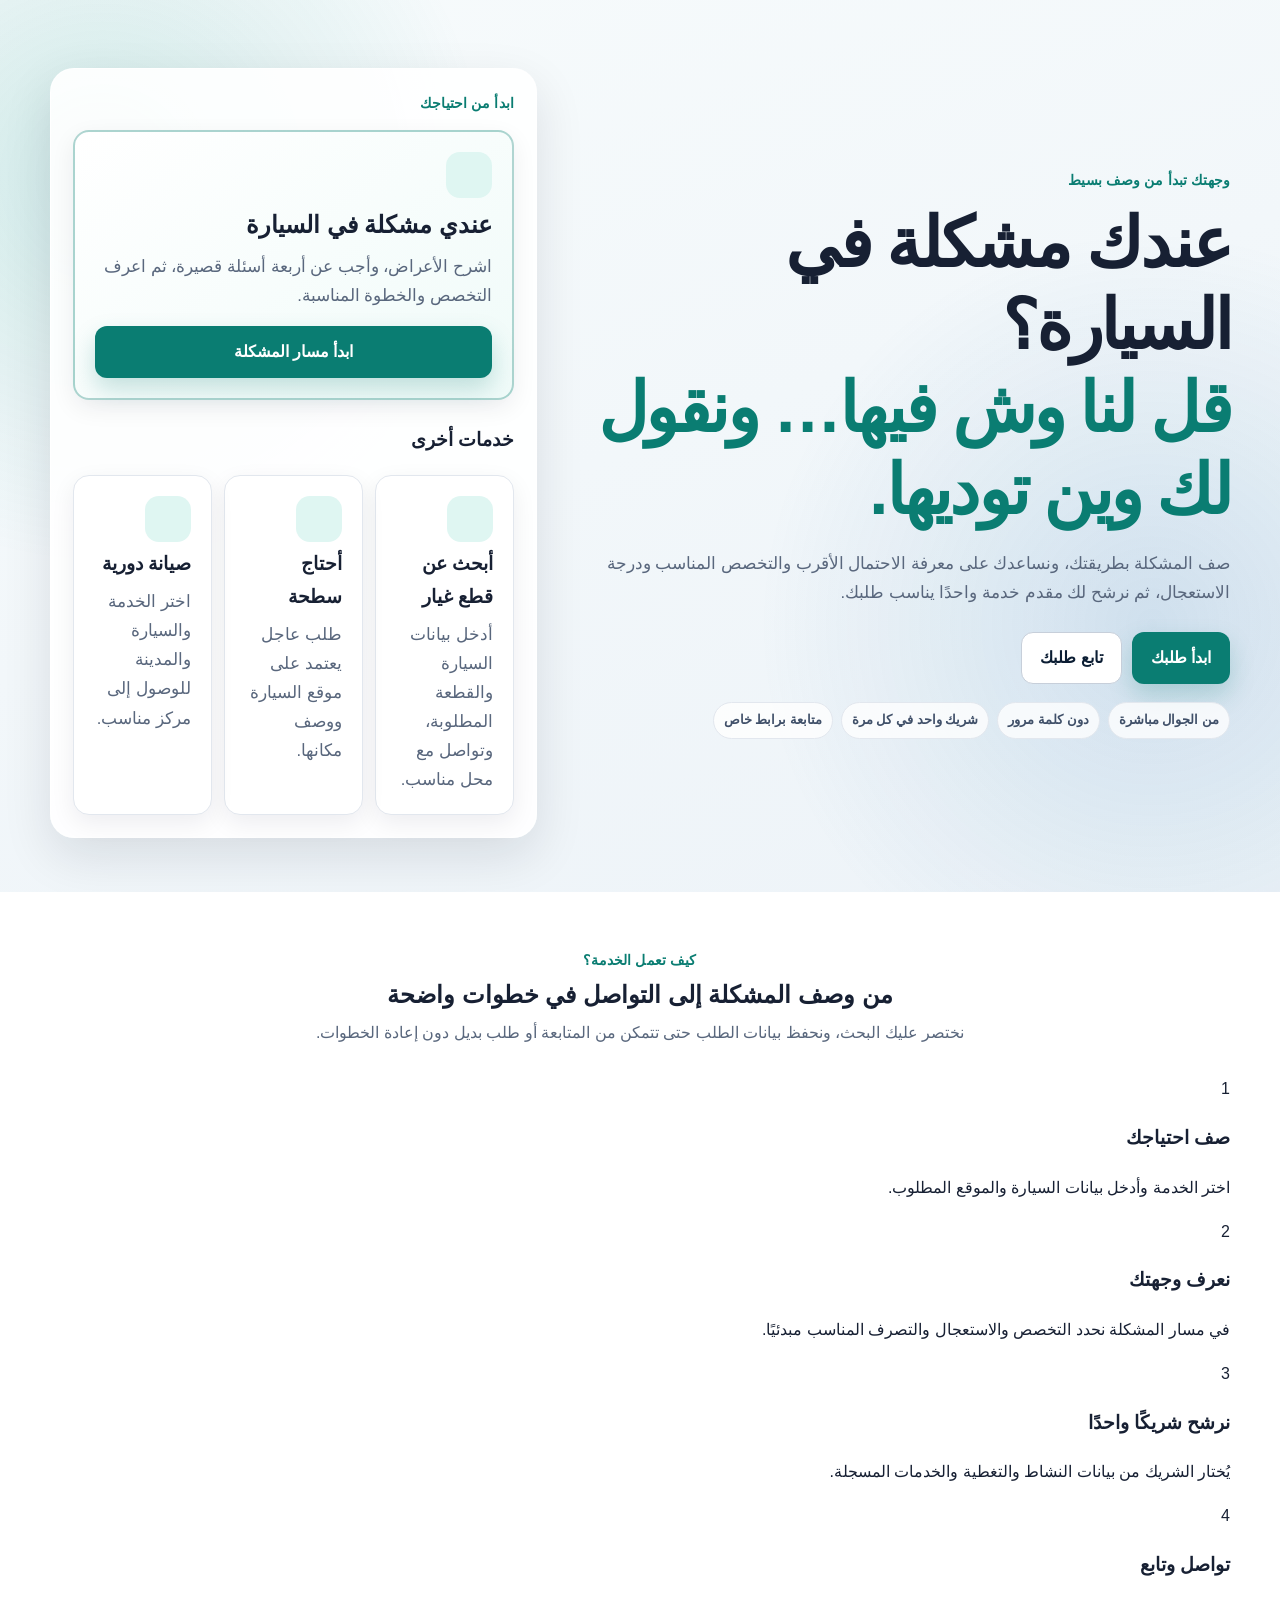
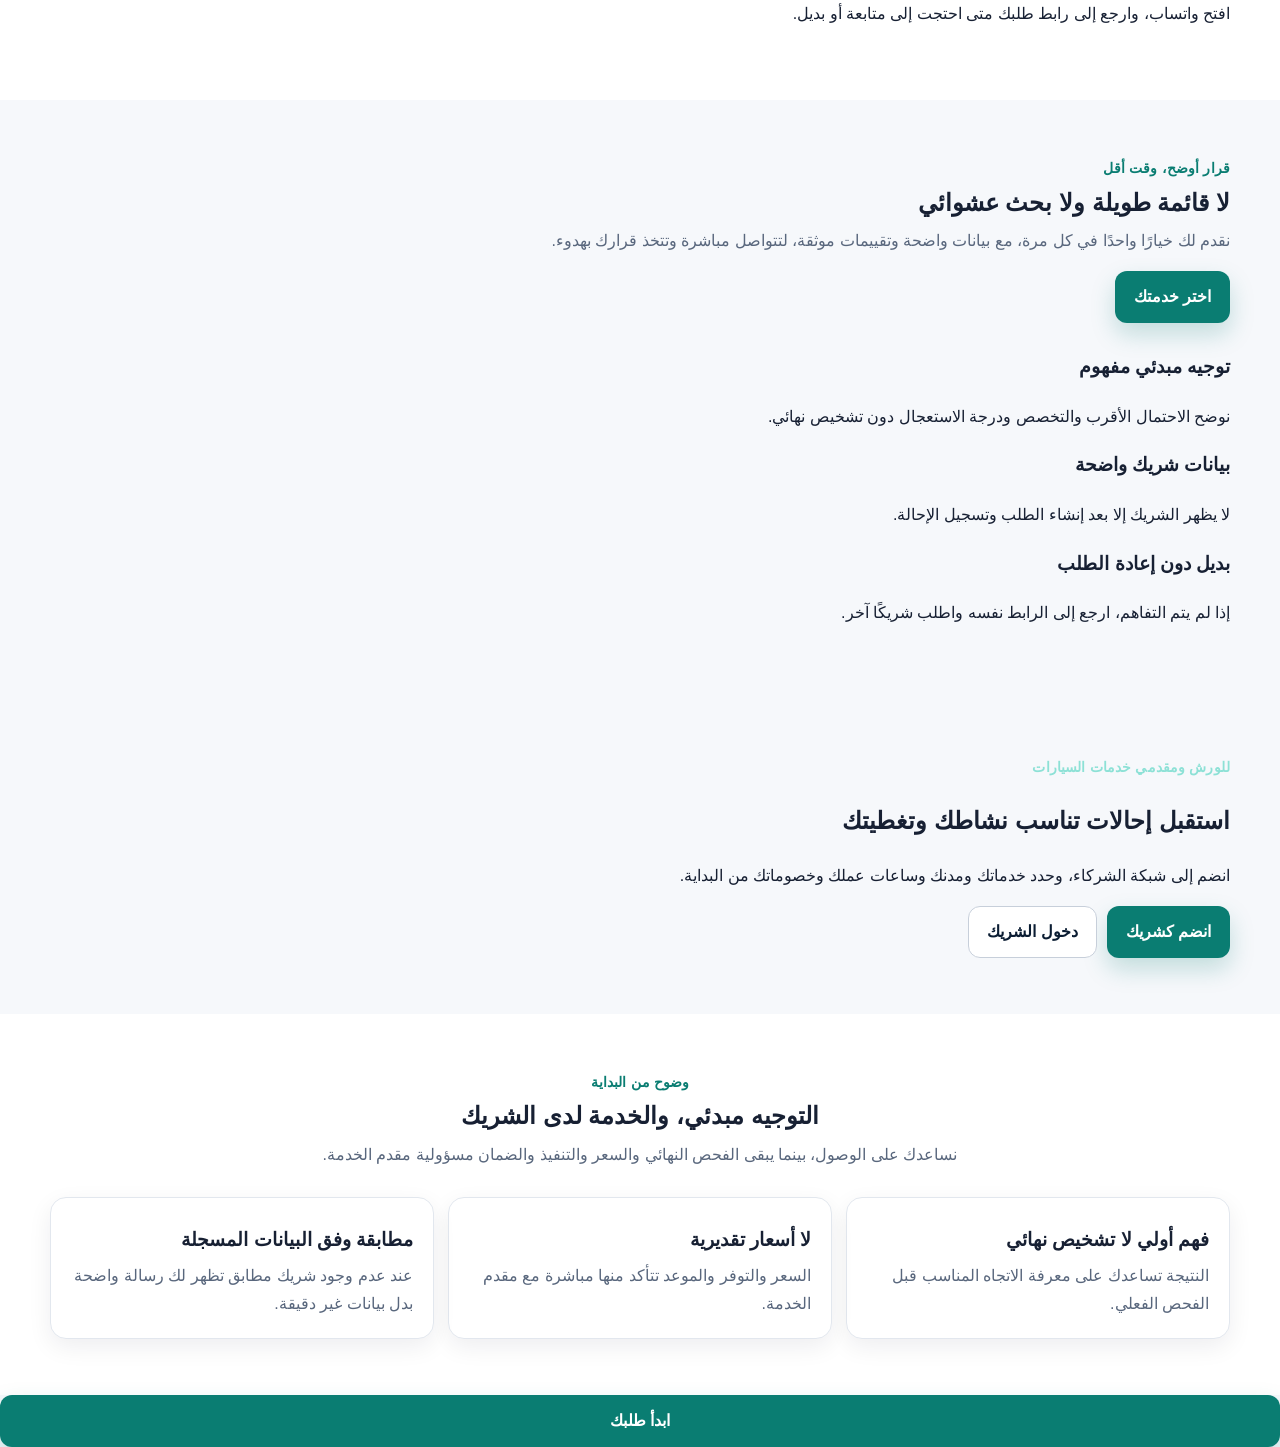
==== commit a9544ba8: "Update index.html" ====
--- a/index.html
+++ b/index.html
@@ -4,151 +4,128 @@
   <meta charset="utf-8">
   <meta name="viewport" content="width=device-width, initial-scale=1, viewport-fit=cover">
   <meta name="theme-color" content="#0b1d33">
-  <meta name="description" content="وين أوديها تساعدك على فهم احتياج سيارتك والوصول إلى مقدم الخدمة المناسب بخطوات واضحة وسريعة.">
+  <meta name="description" content="وين أوديها تساعدك على فهم مشكلة سيارتك مبدئيًا والوصول إلى ورشة أو مقدم خدمة مناسب بخطوات واضحة.">
   <meta http-equiv="Content-Security-Policy" content="default-src 'self'; script-src 'self'; style-src 'self'; img-src 'self' data:; connect-src 'none'; object-src 'none'; base-uri 'self'; frame-ancestors 'none'">
-  <title>وين أوديها؟ — وجهتك لخدمة سيارتك</title>
+  <title>وين أوديها؟ — وجهتك للخدمة المناسبة</title>
   <link rel="icon" href="assets/icons/favicon.svg" type="image/svg+xml">
   <link rel="stylesheet" href="assets/styles.css">
 </head>
 <body data-page="home">
-  <noscript><div class="noscript-banner">فعّل JavaScript في المتصفح لبدء طلبك وحفظ تقدمك.</div></noscript>
+  <noscript><div class="noscript-banner">فعّل JavaScript في المتصفح لإكمال طلبك وحفظ تقدمك.</div></noscript>
   <div data-site-header></div>
 
   <main id="main-content">
-    <section class="home-hero" aria-labelledby="homeHeroTitle">
-      <div class="container home-hero-layout">
-        <div class="home-hero-copy">
-          <span class="home-badge" data-icon="car">خدمة واضحة من أول خطوة</span>
-          <h1 id="homeHeroTitle">سيارتك فيها مشكلة؟<br><span>نوجّهك للمكان المناسب.</span></h1>
-          <p>صف المشكلة بطريقتك، واعرف التخصص ودرجة الاستعجال، ثم تواصل مع شريك واحد يناسب طلبك.</p>
-
-          <div class="home-primary-actions">
-            <a class="btn btn-primary home-main-cta" data-icon="car" href="customer.html?service=problem&amp;fresh=1">عندي مشكلة في السيارة</a>
-            <a class="home-inline-link" data-icon="track" href="track.html">لدي طلب وأريد متابعته</a>
+    <section class="hero">
+      <div class="container hero-grid">
+        <div class="hero-copy">
+          <div class="eyebrow">وجهتك تبدأ من وصف بسيط</div>
+          <h1>عندك مشكلة في السيارة؟<br><span>قل لنا وش فيها… ونقول لك وين توديها.</span></h1>
+          <p>صف المشكلة بطريقتك، ونساعدك على معرفة الاحتمال الأقرب والتخصص المناسب ودرجة الاستعجال، ثم نرشح لك مقدم خدمة واحدًا يناسب طلبك.</p>
+          <div class="hero-actions">
+            <a class="btn btn-primary" data-icon="car" href="customer.html?service=problem&fresh=1">ابدأ طلبك</a>
+            <a class="btn btn-light" data-icon="track" href="track.html">تابع طلبك</a>
           </div>
-
-          <ul class="home-trust-list" aria-label="مزايا الخدمة">
-            <li data-icon="phone">تعمل مباشرة من الجوال</li>
-            <li data-icon="lock">دون حساب أو كلمة مرور</li>
-            <li data-icon="partner">شريك واحد في كل مرة</li>
-          </ul>
+          <div class="hero-assurances" aria-label="مزايا الخدمة">
+            <span data-icon="phone">من الجوال مباشرة</span>
+            <span data-icon="lock">دون كلمة مرور</span>
+            <span data-icon="partner">شريك واحد في كل مرة</span>
+            <span data-icon="link">متابعة برابط خاص</span>
+          </div>
         </div>
 
-        <aside class="home-summary-card" aria-label="كيف تساعدك وين أوديها">
-          <div class="home-summary-head">
-            <span class="home-summary-icon" data-icon="search" aria-hidden="true"></span>
-            <div>
-              <span>الطريق الأقصر للخدمة المناسبة</span>
-              <strong>من وصف بسيط إلى تواصل مباشر</strong>
-            </div>
+        <div class="hero-panel" id="services">
+          <div class="kicker">ابدأ من احتياجك</div>
+          <div class="main-path-card">
+            <div class="path-icon" data-service-icon="problem" aria-hidden="true"></div>
+            <h2>عندي مشكلة في السيارة</h2>
+            <p>اشرح الأعراض، وأجب عن أربعة أسئلة قصيرة، ثم اعرف التخصص والخطوة المناسبة.</p>
+            <a class="btn btn-primary btn-block mt-16" data-icon="arrow" href="customer.html?service=problem&fresh=1">ابدأ مسار المشكلة</a>
           </div>
-          <ol class="home-summary-steps">
-            <li><span>1</span><div><strong>صف احتياجك</strong><small>أدخل بيانات السيارة والمشكلة أو الخدمة.</small></div></li>
-            <li><span>2</span><div><strong>اعرف وجهتك</strong><small>نحدد التخصص والخطوة المناسبة بوضوح.</small></div></li>
-            <li><span>3</span><div><strong>تواصل مباشرة</strong><small>نرشح شريكًا واحدًا وتفتح واتساب فورًا.</small></div></li>
-          </ol>
-          <p class="home-summary-note" data-icon="shield">التوجيه مبدئي، والفحص النهائي لدى مقدم الخدمة.</p>
-        </aside>
-      </div>
-    </section>
-
-    <section class="home-services-section" aria-labelledby="otherServicesTitle">
-      <div class="container">
-        <div class="home-section-heading">
-          <div>
-            <span class="home-section-kicker">خدمات أخرى</span>
-            <h2 id="otherServicesTitle">اختر ما تحتاجه الآن</h2>
+          <h3 class="mt-24">خدمات أخرى</h3>
+          <div class="other-services">
+            <a class="service-card" href="customer.html?service=parts&fresh=1">
+              <div class="path-icon" data-service-icon="parts" aria-hidden="true"></div>
+              <div><h3>أبحث عن قطع غيار</h3><p>أدخل بيانات السيارة والقطعة المطلوبة، وتواصل مع محل مناسب.</p></div>
+            </a>
+            <a class="service-card urgent-service" href="customer.html?service=tow&fresh=1">
+              <div class="path-icon" data-service-icon="tow" aria-hidden="true"></div>
+              <div><h3>أحتاج سطحة</h3><p>طلب عاجل يعتمد على موقع السيارة ووصف مكانها.</p></div>
+            </a>
+            <a class="service-card" href="customer.html?service=maintenance&fresh=1">
+              <div class="path-icon" data-service-icon="maintenance" aria-hidden="true"></div>
+              <div><h3>صيانة دورية</h3><p>اختر الخدمة والسيارة والمدينة للوصول إلى مركز مناسب.</p></div>
+            </a>
           </div>
-          <p>ثلاث خدمات مختصرة للوصول إلى الجهة المناسبة دون بحث طويل.</p>
-        </div>
-
-        <div class="home-service-grid">
-          <a class="home-service-card home-service-parts" href="customer.html?service=parts&amp;fresh=1">
-            <span class="home-service-icon" data-service-icon="parts" aria-hidden="true"></span>
-            <div class="home-service-content">
-              <h3>قطع الغيار</h3>
-              <p>اكتب القطعة وبيانات سيارتك، وتواصل مع محل مناسب.</p>
-              <span class="home-card-action" data-icon="arrow">ابدأ الطلب</span>
-            </div>
-          </a>
-
-          <a class="home-service-card home-service-tow" href="customer.html?service=tow&amp;fresh=1">
-            <span class="home-service-icon" data-service-icon="tow" aria-hidden="true"></span>
-            <div class="home-service-content">
-              <div class="home-service-title-row">
-                <h3>سطحة</h3>
-                <span class="home-urgent-label">عاجل</span>
-              </div>
-              <p>حدّد موقع السيارة ووصف المكان للوصول إلى مقدم خدمة.</p>
-              <span class="home-card-action" data-icon="arrow">اطلب سطحة</span>
-            </div>
-          </a>
-
-          <a class="home-service-card home-service-maintenance" href="customer.html?service=maintenance&amp;fresh=1">
-            <span class="home-service-icon" data-service-icon="maintenance" aria-hidden="true"></span>
-            <div class="home-service-content">
-              <h3>الصيانة الدورية</h3>
-              <p>اختر الخدمة وسيارتك ومدينتك للوصول إلى مركز مناسب.</p>
-              <span class="home-card-action" data-icon="arrow">اختر الصيانة</span>
-            </div>
-          </a>
         </div>
       </div>
     </section>
 
-    <section class="home-access-section" aria-labelledby="homeAccessTitle">
+    <section class="section alt">
       <div class="container">
-        <div class="home-section-heading home-section-heading-compact">
-          <div>
-            <span class="home-section-kicker">روابط سريعة</span>
-            <h2 id="homeAccessTitle">أكمل من حيث توقفت</h2>
-          </div>
+        <div class="section-head center">
+          <div class="kicker">كيف تعمل الخدمة؟</div>
+          <h2>من وصف المشكلة إلى التواصل في خطوات واضحة</h2>
+          <p>نختصر عليك البحث، ونحفظ بيانات الطلب حتى تتمكن من المتابعة أو طلب بديل دون إعادة الخطوات.</p>
         </div>
+        <div class="journey-grid">
+          <article class="journey-card"><span class="step-number">1</span><h3>صف احتياجك</h3><p>اختر الخدمة وأدخل بيانات السيارة والموقع المطلوب.</p></article>
+          <article class="journey-card"><span class="step-number">2</span><h3>نعرف وجهتك</h3><p>في مسار المشكلة نحدد التخصص والاستعجال والتصرف المناسب مبدئيًا.</p></article>
+          <article class="journey-card"><span class="step-number">3</span><h3>نرشح شريكًا واحدًا</h3><p>يُختار الشريك من بيانات النشاط والتغطية والخدمات المسجلة.</p></article>
+          <article class="journey-card"><span class="step-number">4</span><h3>تواصل وتابع</h3><p>افتح واتساب، وارجع إلى رابط طلبك متى احتجت إلى متابعة أو بديل.</p></article>
+        </div>
+      </div>
+    </section>
 
-        <div class="home-access-grid">
-          <a class="home-access-card" href="track.html">
-            <span class="home-access-icon" data-icon="track" aria-hidden="true"></span>
-            <div>
-              <strong>متابعة الطلب</strong>
-              <p>افتح طلبك، تابع الإحالة، أو اطلب شريكًا آخر.</p>
-            </div>
-            <span class="home-access-arrow" data-icon="arrow" aria-hidden="true"></span>
-          </a>
+    <section class="section value-section">
+      <div class="container value-grid">
+        <div class="section-head">
+          <div class="kicker">قرار أوضح، وقت أقل</div>
+          <h2>لا قائمة طويلة ولا بحث عشوائي</h2>
+          <p>نقدم لك خيارًا واحدًا في كل مرة، مع بيانات واضحة وتقييمات موثقة، لتتواصل مباشرة وتتخذ قرارك بهدوء.</p>
+          <a class="btn btn-primary mt-16" data-icon="arrow" href="customer.html?fresh=1">اختر خدمتك</a>
+        </div>
+        <div class="benefit-list">
+          <article class="benefit-item" data-icon="check"><div><h3>توجيه مبدئي مفهوم</h3><p>نوضح الاحتمال الأقرب والتخصص ودرجة الاستعجال دون تشخيص نهائي.</p></div></article>
+          <article class="benefit-item" data-icon="shield"><div><h3>بيانات شريك واضحة</h3><p>لا يظهر الشريك إلا بعد إنشاء الطلب وتسجيل الإحالة.</p></div></article>
+          <article class="benefit-item" data-icon="refresh"><div><h3>بديل دون إعادة الطلب</h3><p>إذا لم يتم التفاهم، ارجع إلى الرابط نفسه واطلب شريكًا آخر.</p></div></article>
+        </div>
+      </div>
+    </section>
 
-          <a class="home-access-card" href="join.html">
-            <span class="home-access-icon home-access-partner" data-icon="partner" aria-hidden="true"></span>
-            <div>
-              <strong>انضم كشريك</strong>
-              <p>سجّل نشاطك وخدماتك ومدن التغطية لاستقبال الإحالات.</p>
-            </div>
-            <span class="home-access-arrow" data-icon="arrow" aria-hidden="true"></span>
-          </a>
+    <section class="section partner-cta-section">
+      <div class="container partner-cta">
+        <div>
+          <div class="kicker light-kicker">للورش ومقدمي خدمات السيارات</div>
+          <h2>استقبل إحالات تناسب نشاطك وتغطيتك</h2>
+          <p>انضم إلى شبكة الشركاء، وحدد خدماتك ومدنك وساعات عملك وخصوماتك من البداية.</p>
         </div>
+        <div class="button-row">
+          <a class="btn btn-primary" data-icon="plus" href="join.html">انضم كشريك</a>
+          <a class="btn btn-light" data-icon="partner" href="workshop-login.html">دخول الشريك</a>
+        </div>
+      </div>
+    </section>
 
-        <p class="home-partner-login">لديك حساب شريك؟ <a href="workshop-login.html">دخول الشريك</a></p>
+    <section class="section alt trust-section">
+      <div class="container">
+        <div class="section-head center">
+          <div class="kicker">وضوح من البداية</div>
+          <h2>التوجيه مبدئي، والخدمة لدى الشريك</h2>
+          <p>نساعدك على الوصول، بينما يبقى الفحص النهائي والسعر والتنفيذ والضمان مسؤولية مقدم الخدمة.</p>
+        </div>
+        <div class="cards-grid trust-cards">
+          <article class="card"><div class="card-icon" data-icon="search"></div><h3>فهم أولي لا تشخيص نهائي</h3><p>النتيجة تساعدك على معرفة الاتجاه المناسب قبل الفحص الفعلي.</p></article>
+          <article class="card"><div class="card-icon" data-icon="money"></div><h3>لا أسعار تقديرية</h3><p>السعر والتوفر والموعد تتأكد منها مباشرة مع مقدم الخدمة.</p></article>
+          <article class="card"><div class="card-icon" data-icon="location"></div><h3>مطابقة وفق البيانات المسجلة</h3><p>عند عدم وجود شريك مطابق تظهر لك رسالة واضحة بدل بيانات غير دقيقة.</p></article>
+        </div>
       </div>
     </section>
   </main>
 
   <div class="mobile-action-bar" aria-label="إجراء سريع">
-    <a class="btn btn-primary btn-block" data-icon="car" href="customer.html?service=problem&amp;fresh=1">عندي مشكلة في السيارة</a>
+    <a class="btn btn-primary btn-block" data-icon="car" href="customer.html?service=problem&fresh=1">ابدأ طلبك</a>
   </div>
-
-  <footer class="home-footer">
-    <div class="container home-footer-row">
-      <a class="brand home-footer-brand" href="index.html" aria-label="وين أوديها — الرئيسية">
-        <span class="brand-mark">و</span>
-        <span><strong>وين أوديها؟</strong><small>وجهتك لخدمة سيارتك</small></span>
-      </a>
-      <nav class="home-footer-links" aria-label="روابط التذييل">
-        <a href="privacy.html">الخصوصية</a>
-        <a href="terms.html">الشروط</a>
-        <a href="join-status.html">متابعة طلب الانضمام</a>
-      </nav>
-      <small>© 2026 وين أوديها. جميع الحقوق محفوظة.</small>
-    </div>
-  </footer>
-
+  <div data-site-footer></div>
   <script defer src="assets/config.js"></script>
   <script defer src="assets/automotive-data.js"></script>
   <script defer src="assets/storage.js"></script>
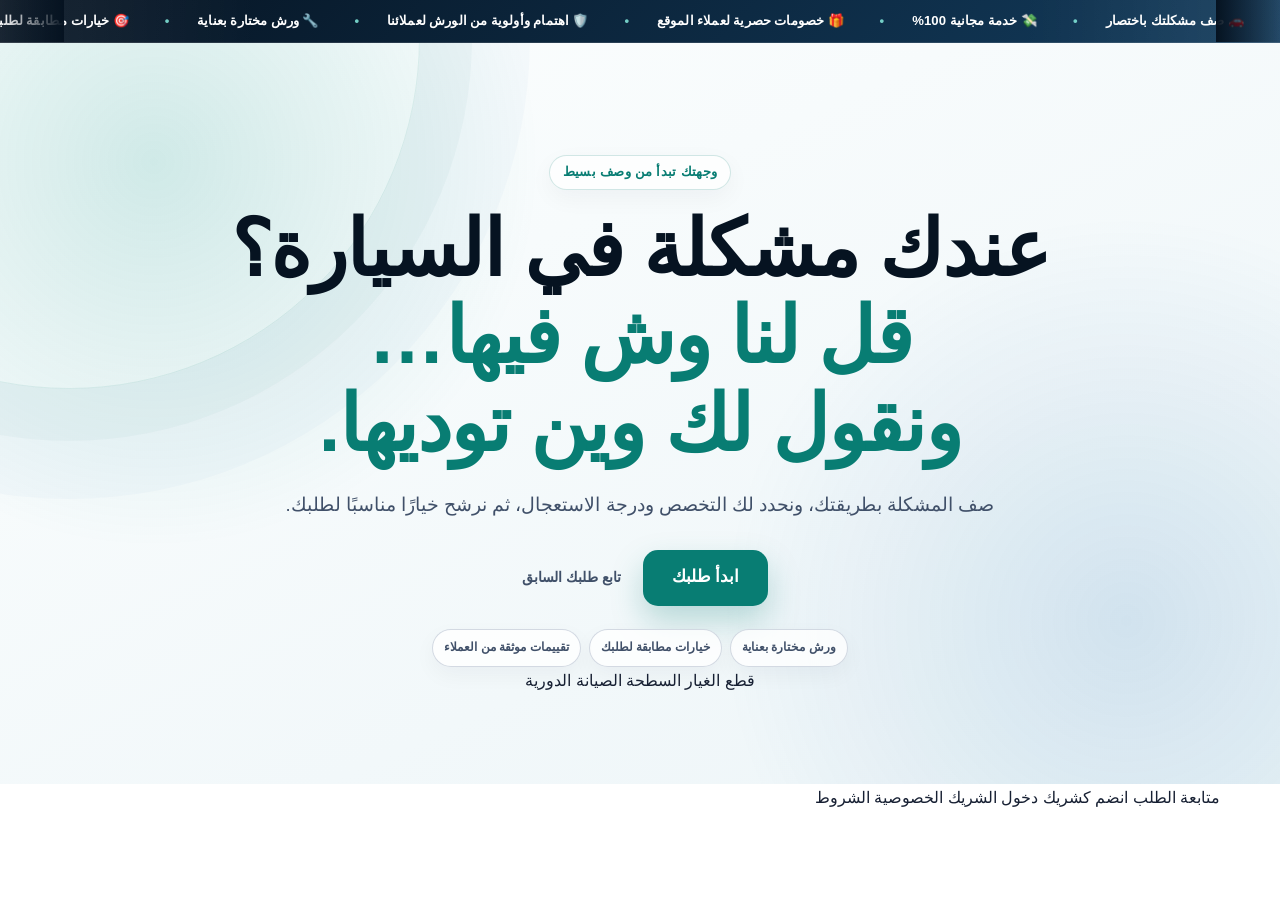
==== commit 9c31f7e0: "Update index.html" ====
--- a/index.html
+++ b/index.html
@@ -4,128 +4,96 @@
   <meta charset="utf-8">
   <meta name="viewport" content="width=device-width, initial-scale=1, viewport-fit=cover">
   <meta name="theme-color" content="#0b1d33">
-  <meta name="description" content="وين أوديها تساعدك على فهم مشكلة سيارتك مبدئيًا والوصول إلى ورشة أو مقدم خدمة مناسب بخطوات واضحة.">
+  <meta name="description" content="وين أوديها تساعدك على فهم مشكلة سيارتك مبدئيًا والوصول إلى مقدم خدمة مناسب بخطوات واضحة ومباشرة.">
   <meta http-equiv="Content-Security-Policy" content="default-src 'self'; script-src 'self'; style-src 'self'; img-src 'self' data:; connect-src 'none'; object-src 'none'; base-uri 'self'; frame-ancestors 'none'">
   <title>وين أوديها؟ — وجهتك للخدمة المناسبة</title>
   <link rel="icon" href="assets/icons/favicon.svg" type="image/svg+xml">
   <link rel="stylesheet" href="assets/styles.css">
 </head>
 <body data-page="home">
-  <noscript><div class="noscript-banner">فعّل JavaScript في المتصفح لإكمال طلبك وحفظ تقدمك.</div></noscript>
+  <div class="announcement-ticker" role="region" aria-label="مزايا وين أوديها">
+    <div class="announcement-ticker__track">
+      <div class="announcement-ticker__group">
+        <span>🚗 صف مشكلتك باختصار</span>
+        <span>💸 خدمة مجانية 100%</span>
+        <span>🎁 خصومات حصرية لعملاء الموقع</span>
+        <span>🛡️ اهتمام وأولوية من الورش لعملائنا</span>
+        <span>🔧 ورش مختارة بعناية</span>
+        <span>🎯 خيارات مطابقة لطلبك</span>
+        <span>⭐ قيّم الخدمة وشاركنا تجربتك</span>
+      </div>
+      <div class="announcement-ticker__group" aria-hidden="true">
+        <span>🚗 صف مشكلتك باختصار</span>
+        <span>💸 خدمة مجانية 100%</span>
+        <span>🎁 خصومات حصرية لعملاء الموقع</span>
+        <span>🛡️ اهتمام وأولوية من الورش لعملائنا</span>
+        <span>🔧 ورش مختارة بعناية</span>
+        <span>🎯 خيارات مطابقة لطلبك</span>
+        <span>⭐ قيّم الخدمة وشاركنا تجربتك</span>
+      </div>
+    </div>
+  </div>
+
+  <noscript>
+    <div class="noscript-banner">فعّل JavaScript في المتصفح لإكمال طلبك وحفظ تقدمك.</div>
+  </noscript>
+
   <div data-site-header></div>
 
-  <main id="main-content">
-    <section class="hero">
-      <div class="container hero-grid">
-        <div class="hero-copy">
-          <div class="eyebrow">وجهتك تبدأ من وصف بسيط</div>
-          <h1>عندك مشكلة في السيارة؟<br><span>قل لنا وش فيها… ونقول لك وين توديها.</span></h1>
-          <p>صف المشكلة بطريقتك، ونساعدك على معرفة الاحتمال الأقرب والتخصص المناسب ودرجة الاستعجال، ثم نرشح لك مقدم خدمة واحدًا يناسب طلبك.</p>
-          <div class="hero-actions">
-            <a class="btn btn-primary" data-icon="car" href="customer.html?service=problem&fresh=1">ابدأ طلبك</a>
-            <a class="btn btn-light" data-icon="track" href="track.html">تابع طلبك</a>
-          </div>
-          <div class="hero-assurances" aria-label="مزايا الخدمة">
-            <span data-icon="phone">من الجوال مباشرة</span>
-            <span data-icon="lock">دون كلمة مرور</span>
-            <span data-icon="partner">شريك واحد في كل مرة</span>
-            <span data-icon="link">متابعة برابط خاص</span>
-          </div>
+  <main id="main-content" class="home-main">
+    <section class="home-hero" aria-labelledby="home-title">
+      <div class="container home-hero__content">
+        <div class="eyebrow">وجهتك تبدأ من وصف بسيط</div>
+
+        <h1 id="home-title">
+          عندك مشكلة في السيارة؟
+          <span>قل لنا وش فيها… ونقول لك وين توديها.</span>
+        </h1>
+
+        <p class="home-hero__description">
+          صف المشكلة بطريقتك، ونحدد لك التخصص ودرجة الاستعجال، ثم نرشح خيارًا مناسبًا لطلبك.
+        </p>
+
+        <div class="home-hero__actions">
+          <a class="btn btn-primary home-primary-cta" data-icon="car" href="customer.html?service=problem&amp;fresh=1">
+            ابدأ طلبك
+          </a>
+          <a class="home-track-link" data-icon="track" href="track.html">تابع طلبك السابق</a>
         </div>
 
-        <div class="hero-panel" id="services">
-          <div class="kicker">ابدأ من احتياجك</div>
-          <div class="main-path-card">
-            <div class="path-icon" data-service-icon="problem" aria-hidden="true"></div>
-            <h2>عندي مشكلة في السيارة</h2>
-            <p>اشرح الأعراض، وأجب عن أربعة أسئلة قصيرة، ثم اعرف التخصص والخطوة المناسبة.</p>
-            <a class="btn btn-primary btn-block mt-16" data-icon="arrow" href="customer.html?service=problem&fresh=1">ابدأ مسار المشكلة</a>
-          </div>
-          <h3 class="mt-24">خدمات أخرى</h3>
-          <div class="other-services">
-            <a class="service-card" href="customer.html?service=parts&fresh=1">
-              <div class="path-icon" data-service-icon="parts" aria-hidden="true"></div>
-              <div><h3>أبحث عن قطع غيار</h3><p>أدخل بيانات السيارة والقطعة المطلوبة، وتواصل مع محل مناسب.</p></div>
-            </a>
-            <a class="service-card urgent-service" href="customer.html?service=tow&fresh=1">
-              <div class="path-icon" data-service-icon="tow" aria-hidden="true"></div>
-              <div><h3>أحتاج سطحة</h3><p>طلب عاجل يعتمد على موقع السيارة ووصف مكانها.</p></div>
-            </a>
-            <a class="service-card" href="customer.html?service=maintenance&fresh=1">
-              <div class="path-icon" data-service-icon="maintenance" aria-hidden="true"></div>
-              <div><h3>صيانة دورية</h3><p>اختر الخدمة والسيارة والمدينة للوصول إلى مركز مناسب.</p></div>
-            </a>
-          </div>
+        <div class="home-trust-points" aria-label="عناصر الثقة">
+          <span data-icon="shield">ورش مختارة بعناية</span>
+          <span data-icon="check">خيارات مطابقة لطلبك</span>
+          <span data-icon="star">تقييمات موثقة من العملاء</span>
         </div>
-      </div>
-    </section>
 
-    <section class="section alt">
-      <div class="container">
-        <div class="section-head center">
-          <div class="kicker">كيف تعمل الخدمة؟</div>
-          <h2>من وصف المشكلة إلى التواصل في خطوات واضحة</h2>
-          <p>نختصر عليك البحث، ونحفظ بيانات الطلب حتى تتمكن من المتابعة أو طلب بديل دون إعادة الخطوات.</p>
-        </div>
-        <div class="journey-grid">
-          <article class="journey-card"><span class="step-number">1</span><h3>صف احتياجك</h3><p>اختر الخدمة وأدخل بيانات السيارة والموقع المطلوب.</p></article>
-          <article class="journey-card"><span class="step-number">2</span><h3>نعرف وجهتك</h3><p>في مسار المشكلة نحدد التخصص والاستعجال والتصرف المناسب مبدئيًا.</p></article>
-          <article class="journey-card"><span class="step-number">3</span><h3>نرشح شريكًا واحدًا</h3><p>يُختار الشريك من بيانات النشاط والتغطية والخدمات المسجلة.</p></article>
-          <article class="journey-card"><span class="step-number">4</span><h3>تواصل وتابع</h3><p>افتح واتساب، وارجع إلى رابط طلبك متى احتجت إلى متابعة أو بديل.</p></article>
-        </div>
-      </div>
-    </section>
-
-    <section class="section value-section">
-      <div class="container value-grid">
-        <div class="section-head">
-          <div class="kicker">قرار أوضح، وقت أقل</div>
-          <h2>لا قائمة طويلة ولا بحث عشوائي</h2>
-          <p>نقدم لك خيارًا واحدًا في كل مرة، مع بيانات واضحة وتقييمات موثقة، لتتواصل مباشرة وتتخذ قرارك بهدوء.</p>
-          <a class="btn btn-primary mt-16" data-icon="arrow" href="customer.html?fresh=1">اختر خدمتك</a>
-        </div>
-        <div class="benefit-list">
-          <article class="benefit-item" data-icon="check"><div><h3>توجيه مبدئي مفهوم</h3><p>نوضح الاحتمال الأقرب والتخصص ودرجة الاستعجال دون تشخيص نهائي.</p></div></article>
-          <article class="benefit-item" data-icon="shield"><div><h3>بيانات شريك واضحة</h3><p>لا يظهر الشريك إلا بعد إنشاء الطلب وتسجيل الإحالة.</p></div></article>
-          <article class="benefit-item" data-icon="refresh"><div><h3>بديل دون إعادة الطلب</h3><p>إذا لم يتم التفاهم، ارجع إلى الرابط نفسه واطلب شريكًا آخر.</p></div></article>
-        </div>
-      </div>
-    </section>
-
-    <section class="section partner-cta-section">
-      <div class="container partner-cta">
-        <div>
-          <div class="kicker light-kicker">للورش ومقدمي خدمات السيارات</div>
-          <h2>استقبل إحالات تناسب نشاطك وتغطيتك</h2>
-          <p>انضم إلى شبكة الشركاء، وحدد خدماتك ومدنك وساعات عملك وخصوماتك من البداية.</p>
-        </div>
-        <div class="button-row">
-          <a class="btn btn-primary" data-icon="plus" href="join.html">انضم كشريك</a>
-          <a class="btn btn-light" data-icon="partner" href="workshop-login.html">دخول الشريك</a>
-        </div>
-      </div>
-    </section>
-
-    <section class="section alt trust-section">
-      <div class="container">
-        <div class="section-head center">
-          <div class="kicker">وضوح من البداية</div>
-          <h2>التوجيه مبدئي، والخدمة لدى الشريك</h2>
-          <p>نساعدك على الوصول، بينما يبقى الفحص النهائي والسعر والتنفيذ والضمان مسؤولية مقدم الخدمة.</p>
-        </div>
-        <div class="cards-grid trust-cards">
-          <article class="card"><div class="card-icon" data-icon="search"></div><h3>فهم أولي لا تشخيص نهائي</h3><p>النتيجة تساعدك على معرفة الاتجاه المناسب قبل الفحص الفعلي.</p></article>
-          <article class="card"><div class="card-icon" data-icon="money"></div><h3>لا أسعار تقديرية</h3><p>السعر والتوفر والموعد تتأكد منها مباشرة مع مقدم الخدمة.</p></article>
-          <article class="card"><div class="card-icon" data-icon="location"></div><h3>مطابقة وفق البيانات المسجلة</h3><p>عند عدم وجود شريك مطابق تظهر لك رسالة واضحة بدل بيانات غير دقيقة.</p></article>
-        </div>
+        <nav class="home-service-pills" aria-label="خدمات أخرى">
+          <a class="home-service-pill home-service-pill--parts" data-service-icon="parts" href="customer.html?service=parts&amp;fresh=1">
+            <span>قطع الغيار</span>
+          </a>
+          <a class="home-service-pill home-service-pill--tow" data-service-icon="tow" href="customer.html?service=tow&amp;fresh=1">
+            <span>السطحة</span>
+          </a>
+          <a class="home-service-pill home-service-pill--maintenance" data-service-icon="maintenance" href="customer.html?service=maintenance&amp;fresh=1">
+            <span>الصيانة الدورية</span>
+          </a>
+        </nav>
       </div>
     </section>
   </main>
 
-  <div class="mobile-action-bar" aria-label="إجراء سريع">
-    <a class="btn btn-primary btn-block" data-icon="car" href="customer.html?service=problem&fresh=1">ابدأ طلبك</a>
-  </div>
-  <div data-site-footer></div>
+  <footer class="home-footer">
+    <div class="container home-footer__inner">
+      <nav class="home-footer__links" aria-label="روابط الموقع">
+        <a href="track.html">متابعة الطلب</a>
+        <a href="join.html">انضم كشريك</a>
+        <a href="workshop-login.html">دخول الشريك</a>
+        <a href="privacy.html">الخصوصية</a>
+        <a href="terms.html">الشروط</a>
+      </nav>
+    </div>
+  </footer>
+
   <script defer src="assets/config.js"></script>
   <script defer src="assets/automotive-data.js"></script>
   <script defer src="assets/storage.js"></script>
--- a/assets/styles.css
+++ b/assets/styles.css
@@ -33,8 +33,14 @@
   color-scheme: light;
 }
 
-* { box-sizing: border-box; }
-html { scroll-behavior: smooth; }
+* {
+  box-sizing: border-box;
+}
+
+html {
+  scroll-behavior: smooth;
+}
+
 body {
   margin: 0;
   background: var(--page);
@@ -44,14 +50,46 @@
   text-align: right;
   -webkit-font-smoothing: antialiased;
 }
-img, svg { max-width: 100%; }
-a { color: inherit; text-decoration: none; }
-button, input, select, textarea { font: inherit; }
-button, a, input, select, textarea, summary { -webkit-tap-highlight-color: transparent; }
-button { cursor: pointer; }
-[hidden] { display: none !important; }
-
-:focus-visible { outline: none; box-shadow: var(--focus); }
+
+img,
+svg {
+  max-width: 100%;
+}
+
+a {
+  color: inherit;
+  text-decoration: none;
+}
+
+button,
+input,
+select,
+textarea {
+  font: inherit;
+}
+
+button,
+a,
+input,
+select,
+textarea,
+summary {
+  -webkit-tap-highlight-color: transparent;
+}
+
+button {
+  cursor: pointer;
+}
+
+[hidden] {
+  display: none !important;
+}
+
+:focus-visible {
+  outline: none;
+  box-shadow: var(--focus);
+}
+
 .skip-link {
   position: fixed;
   top: 10px;
@@ -64,23 +102,80 @@
   border-radius: 8px;
   font-weight: 800;
 }
-.skip-link:focus { transform: translateY(0); }
-
-.container { width: min(calc(100% - 32px), var(--container)); margin-inline: auto; }
-.section { padding: 56px 0; }
-.section.alt { background: var(--white); }
-.section-head { max-width: 720px; margin-bottom: 28px; }
-.section-head.center { text-align: center; margin-inline: auto; }
-.section-head h1, .section-head h2 { margin: 6px 0 8px; line-height: 1.35; }
-.section-head p { margin: 0; color: var(--slate-600); }
-.kicker, .eyebrow { color: var(--teal-600); font-size: .88rem; font-weight: 800; letter-spacing: .01em; }
-.muted { color: var(--slate-600); }
-.small { font-size: .88rem; }
-.mt-8 { margin-top: 8px; }
-.mt-16 { margin-top: 16px; }
-.mt-24 { margin-top: 24px; }
-.mb-0 { margin-bottom: 0; }
-.text-center { text-align: center; }
+
+.skip-link:focus {
+  transform: translateY(0);
+}
+
+.container {
+  width: min(calc(100% - 32px), var(--container));
+  margin-inline: auto;
+}
+
+.section {
+  padding: 56px 0;
+}
+
+.section.alt {
+  background: var(--white);
+}
+
+.section-head {
+  max-width: 720px;
+  margin-bottom: 28px;
+}
+
+.section-head.center {
+  text-align: center;
+  margin-inline: auto;
+}
+
+.section-head h1,
+.section-head h2 {
+  margin: 6px 0 8px;
+  line-height: 1.35;
+}
+
+.section-head p {
+  margin: 0;
+  color: var(--slate-600);
+}
+
+.kicker,
+.eyebrow {
+  color: var(--teal-600);
+  font-size: .88rem;
+  font-weight: 800;
+  letter-spacing: .01em;
+}
+
+.muted {
+  color: var(--slate-600);
+}
+
+.small {
+  font-size: .88rem;
+}
+
+.mt-8 {
+  margin-top: 8px;
+}
+
+.mt-16 {
+  margin-top: 16px;
+}
+
+.mt-24 {
+  margin-top: 24px;
+}
+
+.mb-0 {
+  margin-bottom: 0;
+}
+
+.text-center {
+  text-align: center;
+}
 
 .site-header {
   position: sticky;
@@ -90,8 +185,22 @@
   border-bottom: 1px solid var(--slate-200);
   backdrop-filter: blur(10px);
 }
-.nav-shell { min-height: 72px; display: flex; align-items: center; justify-content: space-between; gap: 16px; }
-.brand { display: inline-flex; align-items: center; gap: 10px; min-width: max-content; }
+
+.nav-shell {
+  min-height: 72px;
+  display: flex;
+  align-items: center;
+  justify-content: space-between;
+  gap: 16px;
+}
+
+.brand {
+  display: inline-flex;
+  align-items: center;
+  gap: 10px;
+  min-width: max-content;
+}
+
 .brand-mark {
   display: grid;
   place-items: center;
@@ -104,9 +213,21 @@
   font-size: 1.2rem;
   box-shadow: 0 9px 22px rgba(10, 125, 114, .2);
 }
-.brand span:last-child { display: grid; line-height: 1.35; }
-.brand strong { font-size: 1rem; }
-.brand small { color: var(--slate-600); font-size: .72rem; }
+
+.brand span:last-child {
+  display: grid;
+  line-height: 1.35;
+}
+
+.brand strong {
+  font-size: 1rem;
+}
+
+.brand small {
+  color: var(--slate-600);
+  font-size: .72rem;
+}
+
 .nav-toggle {
   border: 1px solid var(--slate-300);
   border-radius: 10px;
@@ -115,6 +236,7 @@
   color: var(--navy-900);
   font-weight: 800;
 }
+
 .main-nav {
   position: absolute;
   inset-inline: 16px;
@@ -128,28 +250,103 @@
   border-radius: 14px;
   box-shadow: var(--shadow);
 }
-.main-nav.open { display: flex; }
-.main-nav a { padding: 10px 12px; border-radius: 9px; color: var(--slate-700); font-weight: 700; }
-.main-nav a:hover, .main-nav a[aria-current="page"] { background: var(--teal-100); color: var(--teal-600); }
+
+.main-nav.open {
+  display: flex;
+}
+
+.main-nav a {
+  padding: 10px 12px;
+  border-radius: 9px;
+  color: var(--slate-700);
+  font-weight: 700;
+}
+
+.main-nav a:hover,
+.main-nav a[aria-current="page"] {
+  background: var(--teal-100);
+  color: var(--teal-600);
+}
 
 .hero {
   overflow: hidden;
   padding: 68px 0 54px;
   background:
-    radial-gradient(circle at 8% 20%, rgba(15, 148, 135, .17), transparent 28%),
-    radial-gradient(circle at 90% 70%, rgba(23, 105, 170, .15), transparent 30%),
+    radial-gradient(
+      circle at 8% 20%,
+      rgba(15, 148, 135, .17),
+      transparent 28%
+    ),
+    radial-gradient(
+      circle at 90% 70%,
+      rgba(23, 105, 170, .15),
+      transparent 30%
+    ),
     linear-gradient(160deg, #f7fbfc, #edf3f8);
 }
-.hero-grid { display: grid; gap: 34px; align-items: center; }
-.hero h1 { margin: 10px 0 16px; font-size: clamp(2rem, 8vw, 4.3rem); line-height: 1.2; letter-spacing: -.04em; }
-.hero h1 span { color: var(--teal-600); }
-.hero p { max-width: 720px; color: var(--slate-600); font-size: 1.04rem; }
-.hero-actions { display: flex; flex-wrap: wrap; gap: 10px; margin-top: 24px; }
-.hero-assurances { display: flex; flex-wrap: wrap; gap: 8px; margin-top: 18px; }
-.hero-assurances span { padding: 6px 10px; border-radius: 999px; background: rgba(255,255,255,.78); border: 1px solid var(--slate-200); color: var(--slate-700); font-size: .82rem; font-weight: 700; }
-.hero-panel { background: rgba(255,255,255,.9); border: 1px solid rgba(255,255,255,.9); border-radius: var(--radius-lg); padding: 22px; box-shadow: var(--shadow); }
-.hero-panel h2 { margin: 0 0 8px; }
-.hero-panel .main-path-card { margin-top: 14px; }
+
+.hero-grid {
+  display: grid;
+  gap: 34px;
+  align-items: center;
+}
+
+.hero h1 {
+  margin: 10px 0 16px;
+  font-size: clamp(2rem, 8vw, 4.3rem);
+  line-height: 1.2;
+  letter-spacing: -.04em;
+}
+
+.hero h1 span {
+  color: var(--teal-600);
+}
+
+.hero p {
+  max-width: 720px;
+  color: var(--slate-600);
+  font-size: 1.04rem;
+}
+
+.hero-actions {
+  display: flex;
+  flex-wrap: wrap;
+  gap: 10px;
+  margin-top: 24px;
+}
+
+.hero-assurances {
+  display: flex;
+  flex-wrap: wrap;
+  gap: 8px;
+  margin-top: 18px;
+}
+
+.hero-assurances span {
+  padding: 6px 10px;
+  border-radius: 999px;
+  background: rgba(255, 255, 255, .78);
+  border: 1px solid var(--slate-200);
+  color: var(--slate-700);
+  font-size: .82rem;
+  font-weight: 700;
+}
+
+.hero-panel {
+  background: rgba(255, 255, 255, .9);
+  border: 1px solid rgba(255, 255, 255, .9);
+  border-radius: var(--radius-lg);
+  padding: 22px;
+  box-shadow: var(--shadow);
+}
+
+.hero-panel h2 {
+  margin: 0 0 8px;
+}
+
+.hero-panel .main-path-card {
+  margin-top: 14px;
+}
 
 .btn {
   display: inline-flex;
@@ -161,22 +358,80 @@
   border: 1px solid transparent;
   border-radius: 12px;
   font-weight: 800;
-  transition: transform .18s ease, box-shadow .18s ease, background .18s ease;
-}
-.btn:hover { transform: translateY(-1px); }
-.btn:disabled { cursor: not-allowed; opacity: .55; transform: none; }
-.btn-primary { background: var(--teal-600); color: var(--white); box-shadow: 0 11px 25px rgba(10,125,114,.22); }
-.btn-primary:hover { background: #086d64; }
-.btn-dark { background: var(--navy-900); color: var(--white); }
-.btn-light { background: var(--white); color: var(--navy-900); border-color: var(--slate-300); }
-.btn-danger { background: var(--red-700); color: var(--white); }
-.btn-warning { background: var(--amber-600); color: var(--white); }
-.btn-ghost { background: transparent; color: var(--navy-900); border-color: var(--slate-300); }
-.btn-sm { min-height: 38px; padding: 7px 12px; border-radius: 9px; font-size: .88rem; }
-.btn-block { width: 100%; }
-.button-row { display: flex; flex-wrap: wrap; gap: 10px; align-items: center; }
-
-.main-path-card, .service-card, .card {
+  transition:
+    transform .18s ease,
+    box-shadow .18s ease,
+    background .18s ease;
+}
+
+.btn:hover {
+  transform: translateY(-1px);
+}
+
+.btn:disabled {
+  cursor: not-allowed;
+  opacity: .55;
+  transform: none;
+}
+
+.btn-primary {
+  background: var(--teal-600);
+  color: var(--white);
+  box-shadow: 0 11px 25px rgba(10, 125, 114, .22);
+}
+
+.btn-primary:hover {
+  background: #086d64;
+}
+
+.btn-dark {
+  background: var(--navy-900);
+  color: var(--white);
+}
+
+.btn-light {
+  background: var(--white);
+  color: var(--navy-900);
+  border-color: var(--slate-300);
+}
+
+.btn-danger {
+  background: var(--red-700);
+  color: var(--white);
+}
+
+.btn-warning {
+  background: var(--amber-600);
+  color: var(--white);
+}
+
+.btn-ghost {
+  background: transparent;
+  color: var(--navy-900);
+  border-color: var(--slate-300);
+}
+
+.btn-sm {
+  min-height: 38px;
+  padding: 7px 12px;
+  border-radius: 9px;
+  font-size: .88rem;
+}
+
+.btn-block {
+  width: 100%;
+}
+
+.button-row {
+  display: flex;
+  flex-wrap: wrap;
+  gap: 10px;
+  align-items: center;
+}
+
+.main-path-card,
+.service-card,
+.card {
   display: block;
   background: var(--surface);
   border: 1px solid var(--slate-200);
@@ -184,17 +439,55 @@
   padding: 20px;
   box-shadow: var(--shadow-sm);
 }
+
 .main-path-card {
-  border: 2px solid rgba(10,125,114,.32);
+  border: 2px solid rgba(10, 125, 114, .32);
   background: linear-gradient(145deg, var(--white), #f0fbf9);
 }
-.main-path-card h2, .service-card h3, .card h3 { margin: 6px 0; }
-.main-path-card p, .service-card p, .card p { margin: 0; color: var(--slate-600); }
-.path-icon { display: grid; place-items: center; width: 46px; height: 46px; border-radius: 14px; background: var(--teal-100); color: var(--teal-600); font-size: 1.35rem; font-weight: 900; }
-.other-services { display: grid; gap: 12px; margin-top: 14px; }
-.service-card { transition: transform .18s ease, border-color .18s ease; }
-.service-card:hover { transform: translateY(-2px); border-color: var(--teal-500); }
-.demo-badge, .pill, .status-badge {
+
+.main-path-card h2,
+.service-card h3,
+.card h3 {
+  margin: 6px 0;
+}
+
+.main-path-card p,
+.service-card p,
+.card p {
+  margin: 0;
+  color: var(--slate-600);
+}
+
+.path-icon {
+  display: grid;
+  place-items: center;
+  width: 46px;
+  height: 46px;
+  border-radius: 14px;
+  background: var(--teal-100);
+  color: var(--teal-600);
+  font-size: 1.35rem;
+  font-weight: 900;
+}
+
+.other-services {
+  display: grid;
+  gap: 12px;
+  margin-top: 14px;
+}
+
+.service-card {
+  transition: transform .18s ease, border-color .18s ease;
+}
+
+.service-card:hover {
+  transform: translateY(-2px);
+  border-color: var(--teal-500);
+}
+
+.demo-badge,
+.pill,
+.status-badge {
   display: inline-flex;
   align-items: center;
   width: fit-content;
@@ -203,37 +496,174 @@
   font-size: .75rem;
   font-weight: 800;
 }
-.demo-badge { background: var(--amber-100); color: var(--amber-600); margin-bottom: 10px; }
-.pill { background: var(--teal-100); color: var(--teal-600); }
-.status-badge { background: var(--slate-100); color: var(--slate-700); }
-.status-badge.success { background: var(--green-100); color: var(--green-700); }
-.status-badge.warning { background: var(--amber-100); color: var(--amber-600); }
-.status-badge.danger { background: var(--red-100); color: var(--red-700); }
-
-.stats-grid, .cards-grid, .portal-grid, .metric-grid { display: grid; gap: 14px; }
-.stats-grid { grid-template-columns: repeat(2, minmax(0, 1fr)); }
-.stat-card { padding: 18px; background: var(--white); border: 1px solid var(--slate-200); border-radius: var(--radius); }
-.stat-card strong { display: block; font-size: 1.5rem; color: var(--navy-900); }
-.stat-card span { color: var(--slate-600); font-size: .88rem; }
-.portal-grid .card { transition: transform .18s ease; }
-.portal-grid .card:hover { transform: translateY(-3px); }
-
-.flow-shell { padding: 28px 0 64px; }
-.flow-layout { display: grid; gap: 20px; align-items: start; }
-.flow-sidebar { background: var(--navy-900); color: var(--white); border-radius: var(--radius-lg); padding: 20px; }
-.flow-sidebar h1 { margin: 0 0 6px; font-size: 1.35rem; }
-.flow-sidebar p { margin: 0; color: #c5d1df; font-size: .9rem; }
-.progress-wrap { margin-top: 18px; }
-.progress-meta { display: flex; justify-content: space-between; gap: 10px; font-size: .8rem; color: #c5d1df; }
-.progress-track { height: 8px; background: rgba(255,255,255,.13); border-radius: 99px; overflow: hidden; margin-top: 8px; }
-.progress-bar { height: 100%; width: 0; background: linear-gradient(90deg, var(--teal-500), #45c9ba); border-radius: inherit; transition: width .3s ease; }
-.flow-content { min-width: 0; }
-.flow-screen { background: var(--white); border: 1px solid var(--slate-200); border-radius: var(--radius-lg); padding: 20px; box-shadow: var(--shadow-sm); }
-.flow-screen:not(.active) { display: none; }
-.flow-screen h2 { margin: 0 0 8px; line-height: 1.4; }
-.flow-screen > p:first-of-type { margin-top: 0; color: var(--slate-600); }
-.screen-actions { display: flex; flex-wrap: wrap; justify-content: space-between; gap: 10px; margin-top: 24px; padding-top: 18px; border-top: 1px solid var(--slate-200); }
-.service-choice-grid { display: grid; gap: 12px; margin-top: 20px; }
+
+.demo-badge {
+  background: var(--amber-100);
+  color: var(--amber-600);
+  margin-bottom: 10px;
+}
+
+.pill {
+  background: var(--teal-100);
+  color: var(--teal-600);
+}
+
+.status-badge {
+  background: var(--slate-100);
+  color: var(--slate-700);
+}
+
+.status-badge.success {
+  background: var(--green-100);
+  color: var(--green-700);
+}
+
+.status-badge.warning {
+  background: var(--amber-100);
+  color: var(--amber-600);
+}
+
+.status-badge.danger {
+  background: var(--red-100);
+  color: var(--red-700);
+}
+
+.stats-grid,
+.cards-grid,
+.portal-grid,
+.metric-grid {
+  display: grid;
+  gap: 14px;
+}
+
+.stats-grid {
+  grid-template-columns: repeat(2, minmax(0, 1fr));
+}
+
+.stat-card {
+  padding: 18px;
+  background: var(--white);
+  border: 1px solid var(--slate-200);
+  border-radius: var(--radius);
+}
+
+.stat-card strong {
+  display: block;
+  font-size: 1.5rem;
+  color: var(--navy-900);
+}
+
+.stat-card span {
+  color: var(--slate-600);
+  font-size: .88rem;
+}
+
+.portal-grid .card {
+  transition: transform .18s ease;
+}
+
+.portal-grid .card:hover {
+  transform: translateY(-3px);
+}
+
+.flow-shell {
+  padding: 28px 0 64px;
+}
+
+.flow-layout {
+  display: grid;
+  gap: 20px;
+  align-items: start;
+}
+
+.flow-sidebar {
+  background: var(--navy-900);
+  color: var(--white);
+  border-radius: var(--radius-lg);
+  padding: 20px;
+}
+
+.flow-sidebar h1 {
+  margin: 0 0 6px;
+  font-size: 1.35rem;
+}
+
+.flow-sidebar p {
+  margin: 0;
+  color: #c5d1df;
+  font-size: .9rem;
+}
+
+.progress-wrap {
+  margin-top: 18px;
+}
+
+.progress-meta {
+  display: flex;
+  justify-content: space-between;
+  gap: 10px;
+  font-size: .8rem;
+  color: #c5d1df;
+}
+
+.progress-track {
+  height: 8px;
+  background: rgba(255, 255, 255, .13);
+  border-radius: 99px;
+  overflow: hidden;
+  margin-top: 8px;
+}
+
+.progress-bar {
+  height: 100%;
+  width: 0;
+  background: linear-gradient(90deg, var(--teal-500), #45c9ba);
+  border-radius: inherit;
+  transition: width .3s ease;
+}
+
+.flow-content {
+  min-width: 0;
+}
+
+.flow-screen {
+  background: var(--white);
+  border: 1px solid var(--slate-200);
+  border-radius: var(--radius-lg);
+  padding: 20px;
+  box-shadow: var(--shadow-sm);
+}
+
+.flow-screen:not(.active) {
+  display: none;
+}
+
+.flow-screen h2 {
+  margin: 0 0 8px;
+  line-height: 1.4;
+}
+
+.flow-screen > p:first-of-type {
+  margin-top: 0;
+  color: var(--slate-600);
+}
+
+.screen-actions {
+  display: flex;
+  flex-wrap: wrap;
+  justify-content: space-between;
+  gap: 10px;
+  margin-top: 24px;
+  padding-top: 18px;
+  border-top: 1px solid var(--slate-200);
+}
+
+.service-choice-grid {
+  display: grid;
+  gap: 12px;
+  margin-top: 20px;
+}
+
 .service-choice {
   width: 100%;
   text-align: right;
@@ -243,16 +673,52 @@
   padding: 18px;
   color: var(--slate-900);
 }
-.service-choice.primary { border: 2px solid var(--teal-500); background: #f3fbfa; }
-.service-choice.selected { box-shadow: var(--focus); border-color: var(--blue-600); }
-.service-choice strong { display: block; font-size: 1.05rem; }
-.service-choice span { color: var(--slate-600); font-size: .88rem; }
-
-.form-grid { display: grid; gap: 16px; }
-.form-field { display: grid; gap: 7px; min-width: 0; }
-.form-field label, .form-field legend { font-weight: 800; color: var(--slate-900); }
-.required::after { content: " *"; color: var(--red-700); }
-.form-field input, .form-field select, .form-field textarea {
+
+.service-choice.primary {
+  border: 2px solid var(--teal-500);
+  background: #f3fbfa;
+}
+
+.service-choice.selected {
+  box-shadow: var(--focus);
+  border-color: var(--blue-600);
+}
+
+.service-choice strong {
+  display: block;
+  font-size: 1.05rem;
+}
+
+.service-choice span {
+  color: var(--slate-600);
+  font-size: .88rem;
+}
+
+.form-grid {
+  display: grid;
+  gap: 16px;
+}
+
+.form-field {
+  display: grid;
+  gap: 7px;
+  min-width: 0;
+}
+
+.form-field label,
+.form-field legend {
+  font-weight: 800;
+  color: var(--slate-900);
+}
+
+.required::after {
+  content: " *";
+  color: var(--red-700);
+}
+
+.form-field input,
+.form-field select,
+.form-field textarea {
   width: 100%;
   min-height: 47px;
   border: 1px solid var(--slate-300);
@@ -261,249 +727,3014 @@
   background: var(--white);
   color: var(--slate-900);
 }
-.form-field textarea { min-height: 120px; resize: vertical; }
-.form-field input:focus, .form-field select:focus, .form-field textarea:focus { border-color: var(--blue-600); box-shadow: var(--focus); outline: 0; }
-.field-hint { color: var(--slate-600); font-size: .82rem; }
-.field-error { color: var(--red-700); font-size: .82rem; min-height: 1em; }
-fieldset { margin: 0; padding: 0; border: 0; }
-.checkbox-line, .radio-line { display: flex; align-items: flex-start; gap: 9px; }
-.checkbox-line input, .radio-line input { width: 19px; height: 19px; margin-top: 3px; accent-color: var(--teal-600); }
-.checkbox-stack { display: grid; gap: 10px; }
-.inline-fields { display: grid; gap: 12px; }
-.choice-grid { display: grid; gap: 10px; }
-.choice-btn { border: 1px solid var(--slate-300); background: var(--white); color: var(--slate-900); border-radius: 11px; padding: 12px; font-weight: 700; }
-.choice-btn.selected { border-color: var(--teal-600); background: var(--teal-100); color: var(--teal-600); }
-
-.loading-shell { display: grid; place-items: center; min-height: 320px; text-align: center; }
-.loader-ring { width: 58px; height: 58px; border: 5px solid var(--slate-200); border-top-color: var(--teal-600); border-radius: 50%; animation: spin .9s linear infinite; }
-.loader-steps { display: grid; gap: 8px; margin-top: 20px; width: min(100%, 420px); }
-.loader-step { display: flex; align-items: center; gap: 9px; text-align: right; padding: 9px 12px; border-radius: 9px; background: var(--slate-100); color: var(--slate-600); }
-.loader-step.active { background: var(--teal-100); color: var(--teal-600); }
-.loader-step.done::before { content: "✓"; font-weight: 900; color: var(--green-700); }
-.skeleton { position: relative; overflow: hidden; background: var(--slate-200); border-radius: 8px; }
-.skeleton::after { content: ""; position: absolute; inset: 0; transform: translateX(100%); background: linear-gradient(90deg, transparent, rgba(255,255,255,.55), transparent); animation: shimmer 1.2s infinite; }
-.skeleton-line { height: 15px; margin-bottom: 10px; }
-.skeleton-line.short { width: 58%; }
-
-.guidance-grid { display: grid; gap: 12px; margin-top: 18px; }
-.guidance-item { border: 1px solid var(--slate-200); border-radius: 13px; padding: 16px; background: #fbfcfe; }
-.guidance-item span { display: block; color: var(--slate-600); font-size: .82rem; }
-.guidance-item strong { display: block; margin-top: 4px; }
-.danger-panel { border: 2px solid #d34a57; background: var(--red-100); color: #6e1219; border-radius: var(--radius); padding: 18px; }
-.legal-note { margin-top: 16px; border-right: 4px solid var(--blue-600); background: #eef6fd; padding: 13px 15px; border-radius: 9px; color: var(--slate-700); font-size: .88rem; }
-.info-panel { margin-top: 13px; border-right: 4px solid var(--teal-500); background: #f2faf9; padding: 13px 15px; border-radius: 9px; }
-.info-panel.muted { border-color: var(--slate-400); background: var(--slate-100); }
-.info-panel p { margin: 4px 0 0; color: var(--slate-700); }
-.warning-panel { border-right: 4px solid var(--amber-600); background: var(--amber-100); padding: 14px; border-radius: 10px; }
-.error-panel { border-right: 4px solid var(--red-700); background: var(--red-100); padding: 14px; border-radius: 10px; color: #6e1219; }
-.success-panel { border-right: 4px solid var(--green-700); background: var(--green-100); padding: 14px; border-radius: 10px; color: #0d4f30; }
-
-.partner-card { background: var(--white); border: 1px solid var(--slate-200); border-radius: var(--radius-lg); padding: 20px; box-shadow: var(--shadow-sm); }
-.partner-head { display: grid; gap: 16px; border-bottom: 1px solid var(--slate-200); padding-bottom: 16px; }
-.partner-head h2 { margin: 7px 0 2px; }
-.partner-head p { margin: 0; color: var(--slate-600); }
-.rating-block { display: grid; gap: 2px; }
-.rating-block small { color: var(--slate-600); }
-.stars { color: #d98b00; letter-spacing: 2px; white-space: nowrap; }
-.partner-metrics { display: grid; gap: 10px; margin-top: 16px; }
-.partner-metrics > div { border: 1px solid var(--slate-200); border-radius: 11px; padding: 12px; }
-.partner-metrics span, .partner-metrics small { display: block; color: var(--slate-600); font-size: .8rem; }
-.partner-metrics strong { display: block; margin: 2px 0; }
-.discount-box { display: grid; gap: 5px; margin-top: 14px; border: 1px dashed var(--teal-600); background: var(--teal-100); border-radius: 12px; padding: 14px; }
-.discount-box small { color: var(--slate-700); }
-
-.request-header { background: var(--navy-900); color: var(--white); border-radius: var(--radius-lg); padding: 22px; margin-bottom: 18px; }
-.request-header h1 { margin: 3px 0; }
-.request-header p { margin: 0; color: #c5d1df; }
-.request-meta { display: flex; flex-wrap: wrap; gap: 8px; margin-top: 14px; }
-.request-meta span { background: rgba(255,255,255,.1); padding: 6px 10px; border-radius: 999px; font-size: .8rem; }
-.timeline { display: grid; gap: 0; }
-.timeline-item { display: grid; grid-template-columns: 24px 1fr; gap: 10px; position: relative; padding-bottom: 18px; }
-.timeline-item:not(:last-child)::before { content: ""; position: absolute; right: 11px; top: 22px; bottom: 0; width: 2px; background: var(--slate-200); }
-.timeline-dot { width: 24px; height: 24px; border-radius: 50%; background: var(--teal-100); color: var(--teal-600); display: grid; place-items: center; font-size: .72rem; font-weight: 900; z-index: 1; }
-.timeline-body { border: 1px solid var(--slate-200); border-radius: 11px; padding: 12px; background: var(--white); }
-.timeline-body strong { display: block; }
-.timeline-body small { color: var(--slate-600); }
-
-.tabs { display: flex; gap: 7px; overflow-x: auto; padding-bottom: 7px; margin-bottom: 18px; scrollbar-width: thin; }
-.tab-btn { min-width: max-content; border: 1px solid var(--slate-300); background: var(--white); border-radius: 999px; padding: 8px 13px; color: var(--slate-700); font-weight: 800; }
-.tab-btn.active { background: var(--navy-900); color: var(--white); border-color: var(--navy-900); }
-.tab-panel:not(.active) { display: none; }
-.dashboard-grid { display: grid; gap: 18px; }
-.table-wrap { overflow-x: auto; border: 1px solid var(--slate-200); border-radius: var(--radius); background: var(--white); }
-table { width: 100%; border-collapse: collapse; min-width: 760px; }
-th, td { padding: 12px 13px; border-bottom: 1px solid var(--slate-200); text-align: right; vertical-align: top; }
-th { background: var(--slate-100); color: var(--slate-700); font-size: .84rem; }
-td { font-size: .9rem; }
-.table-actions { display: flex; flex-wrap: wrap; gap: 6px; }
-.empty-state { text-align: center; padding: 38px 18px; border: 1px dashed var(--slate-300); border-radius: var(--radius); background: var(--white); }
-.empty-state h2, .empty-state h3 { margin: 8px 0; }
-.empty-state p { color: var(--slate-600); }
+
+.form-field textarea {
+  min-height: 120px;
+  resize: vertical;
+}
+
+.form-field input:focus,
+.form-field select:focus,
+.form-field textarea:focus {
+  border-color: var(--blue-600);
+  box-shadow: var(--focus);
+  outline: 0;
+}
+
+.field-hint {
+  color: var(--slate-600);
+  font-size: .82rem;
+}
+
+.field-error {
+  color: var(--red-700);
+  font-size: .82rem;
+  min-height: 1em;
+}
+
+fieldset {
+  margin: 0;
+  padding: 0;
+  border: 0;
+}
+
+.checkbox-line,
+.radio-line {
+  display: flex;
+  align-items: flex-start;
+  gap: 9px;
+}
+
+.checkbox-line input,
+.radio-line input {
+  width: 19px;
+  height: 19px;
+  margin-top: 3px;
+  accent-color: var(--teal-600);
+}
+
+.checkbox-stack {
+  display: grid;
+  gap: 10px;
+}
+
+.inline-fields {
+  display: grid;
+  gap: 12px;
+}
+
+.choice-grid {
+  display: grid;
+  gap: 10px;
+}
+
+.choice-btn {
+  border: 1px solid var(--slate-300);
+  background: var(--white);
+  color: var(--slate-900);
+  border-radius: 11px;
+  padding: 12px;
+  font-weight: 700;
+}
+
+.choice-btn.selected {
+  border-color: var(--teal-600);
+  background: var(--teal-100);
+  color: var(--teal-600);
+}
+
+.loading-shell {
+  display: grid;
+  place-items: center;
+  min-height: 320px;
+  text-align: center;
+}
+
+.loader-ring {
+  width: 58px;
+  height: 58px;
+  border: 5px solid var(--slate-200);
+  border-top-color: var(--teal-600);
+  border-radius: 50%;
+  animation: spin .9s linear infinite;
+}
+
+.loader-steps {
+  display: grid;
+  gap: 8px;
+  margin-top: 20px;
+  width: min(100%, 420px);
+}
+
+.loader-step {
+  display: flex;
+  align-items: center;
+  gap: 9px;
+  text-align: right;
+  padding: 9px 12px;
+  border-radius: 9px;
+  background: var(--slate-100);
+  color: var(--slate-600);
+}
+
+.loader-step.active {
+  background: var(--teal-100);
+  color: var(--teal-600);
+}
+
+.loader-step.done::before {
+  content: "✓";
+  font-weight: 900;
+  color: var(--green-700);
+}
+
+.skeleton {
+  position: relative;
+  overflow: hidden;
+  background: var(--slate-200);
+  border-radius: 8px;
+}
+
+.skeleton::after {
+  content: "";
+  position: absolute;
+  inset: 0;
+  transform: translateX(100%);
+  background:
+    linear-gradient(
+      90deg,
+      transparent,
+      rgba(255, 255, 255, .55),
+      transparent
+    );
+  animation: shimmer 1.2s infinite;
+}
+
+.skeleton-line {
+  height: 15px;
+  margin-bottom: 10px;
+}
+
+.skeleton-line.short {
+  width: 58%;
+}
+
+.guidance-grid {
+  display: grid;
+  gap: 12px;
+  margin-top: 18px;
+}
+
+.guidance-item {
+  border: 1px solid var(--slate-200);
+  border-radius: 13px;
+  padding: 16px;
+  background: #fbfcfe;
+}
+
+.guidance-item span {
+  display: block;
+  color: var(--slate-600);
+  font-size: .82rem;
+}
+
+.guidance-item strong {
+  display: block;
+  margin-top: 4px;
+}
+
+.danger-panel {
+  border: 2px solid #d34a57;
+  background: var(--red-100);
+  color: #6e1219;
+  border-radius: var(--radius);
+  padding: 18px;
+}
+
+.legal-note {
+  margin-top: 16px;
+  border-right: 4px solid var(--blue-600);
+  background: #eef6fd;
+  padding: 13px 15px;
+  border-radius: 9px;
+  color: var(--slate-700);
+  font-size: .88rem;
+}
+
+.info-panel {
+  margin-top: 13px;
+  border-right: 4px solid var(--teal-500);
+  background: #f2faf9;
+  padding: 13px 15px;
+  border-radius: 9px;
+}
+
+.info-panel.muted {
+  border-color: var(--slate-400);
+  background: var(--slate-100);
+}
+
+.info-panel p {
+  margin: 4px 0 0;
+  color: var(--slate-700);
+}
+
+.warning-panel {
+  border-right: 4px solid var(--amber-600);
+  background: var(--amber-100);
+  padding: 14px;
+  border-radius: 10px;
+}
+
+.error-panel {
+  border-right: 4px solid var(--red-700);
+  background: var(--red-100);
+  padding: 14px;
+  border-radius: 10px;
+  color: #6e1219;
+}
+
+.success-panel {
+  border-right: 4px solid var(--green-700);
+  background: var(--green-100);
+  padding: 14px;
+  border-radius: 10px;
+  color: #0d4f30;
+}
+
+.partner-card {
+  background: var(--white);
+  border: 1px solid var(--slate-200);
+  border-radius: var(--radius-lg);
+  padding: 20px;
+  box-shadow: var(--shadow-sm);
+}
+
+.partner-head {
+  display: grid;
+  gap: 16px;
+  border-bottom: 1px solid var(--slate-200);
+  padding-bottom: 16px;
+}
+
+.partner-head h2 {
+  margin: 7px 0 2px;
+}
+
+.partner-head p {
+  margin: 0;
+  color: var(--slate-600);
+}
+
+.rating-block {
+  display: grid;
+  gap: 2px;
+}
+
+.rating-block small {
+  color: var(--slate-600);
+}
+
+.stars {
+  color: #d98b00;
+  letter-spacing: 2px;
+  white-space: nowrap;
+}
+
+.partner-metrics {
+  display: grid;
+  gap: 10px;
+  margin-top: 16px;
+}
+
+.partner-metrics > div {
+  border: 1px solid var(--slate-200);
+  border-radius: 11px;
+  padding: 12px;
+}
+
+.partner-metrics span,
+.partner-metrics small {
+  display: block;
+  color: var(--slate-600);
+  font-size: .8rem;
+}
+
+.partner-metrics strong {
+  display: block;
+  margin: 2px 0;
+}
+
+.discount-box {
+  display: grid;
+  gap: 5px;
+  margin-top: 14px;
+  border: 1px dashed var(--teal-600);
+  background: var(--teal-100);
+  border-radius: 12px;
+  padding: 14px;
+}
+
+.discount-box small {
+  color: var(--slate-700);
+}
+
+.request-header {
+  background: var(--navy-900);
+  color: var(--white);
+  border-radius: var(--radius-lg);
+  padding: 22px;
+  margin-bottom: 18px;
+}
+
+.request-header h1 {
+  margin: 3px 0;
+}
+
+.request-header p {
+  margin: 0;
+  color: #c5d1df;
+}
+
+.request-meta {
+  display: flex;
+  flex-wrap: wrap;
+  gap: 8px;
+  margin-top: 14px;
+}
+
+.request-meta span {
+  background: rgba(255, 255, 255, .1);
+  padding: 6px 10px;
+  border-radius: 999px;
+  font-size: .8rem;
+}
+
+.timeline {
+  display: grid;
+  gap: 0;
+}
+
+.timeline-item {
+  display: grid;
+  grid-template-columns: 24px 1fr;
+  gap: 10px;
+  position: relative;
+  padding-bottom: 18px;
+}
+
+.timeline-item:not(:last-child)::before {
+  content: "";
+  position: absolute;
+  right: 11px;
+  top: 22px;
+  bottom: 0;
+  width: 2px;
+  background: var(--slate-200);
+}
+
+.timeline-dot {
+  width: 24px;
+  height: 24px;
+  border-radius: 50%;
+  background: var(--teal-100);
+  color: var(--teal-600);
+  display: grid;
+  place-items: center;
+  font-size: .72rem;
+  font-weight: 900;
+  z-index: 1;
+}
+
+.timeline-body {
+  border: 1px solid var(--slate-200);
+  border-radius: 11px;
+  padding: 12px;
+  background: var(--white);
+}
+
+.timeline-body strong {
+  display: block;
+}
+
+.timeline-body small {
+  color: var(--slate-600);
+}
+
+.tabs {
+  display: flex;
+  gap: 7px;
+  overflow-x: auto;
+  padding-bottom: 7px;
+  margin-bottom: 18px;
+  scrollbar-width: thin;
+}
+
+.tab-btn {
+  min-width: max-content;
+  border: 1px solid var(--slate-300);
+  background: var(--white);
+  border-radius: 999px;
+  padding: 8px 13px;
+  color: var(--slate-700);
+  font-weight: 800;
+}
+
+.tab-btn.active {
+  background: var(--navy-900);
+  color: var(--white);
+  border-color: var(--navy-900);
+}
+
+.tab-panel:not(.active) {
+  display: none;
+}
+
+.dashboard-grid {
+  display: grid;
+  gap: 18px;
+}
+
+.table-wrap {
+  overflow-x: auto;
+  border: 1px solid var(--slate-200);
+  border-radius: var(--radius);
+  background: var(--white);
+}
+
+table {
+  width: 100%;
+  border-collapse: collapse;
+  min-width: 760px;
+}
+
+th,
+td {
+  padding: 12px 13px;
+  border-bottom: 1px solid var(--slate-200);
+  text-align: right;
+  vertical-align: top;
+}
+
+th {
+  background: var(--slate-100);
+  color: var(--slate-700);
+  font-size: .84rem;
+}
+
+td {
+  font-size: .9rem;
+}
+
+.table-actions {
+  display: flex;
+  flex-wrap: wrap;
+  gap: 6px;
+}
+
+.empty-state {
+  text-align: center;
+  padding: 38px 18px;
+  border: 1px dashed var(--slate-300);
+  border-radius: var(--radius);
+  background: var(--white);
+}
+
+.empty-state h2,
+.empty-state h3 {
+  margin: 8px 0;
+}
+
+.empty-state p {
+  color: var(--slate-600);
+}
 
 .dialog {
   width: min(calc(100% - 28px), 620px);
   border: 0;
   border-radius: var(--radius-lg);
   padding: 0;
-  box-shadow: 0 28px 80px rgba(0,0,0,.25);
-}
-.dialog::backdrop { background: rgba(7,20,38,.65); }
-.dialog-shell { padding: 20px; }
-.dialog-head { display: flex; justify-content: space-between; gap: 12px; align-items: start; margin-bottom: 14px; }
-.dialog-head h2 { margin: 0; }
-.dialog-close { width: 38px; height: 38px; border-radius: 50%; border: 1px solid var(--slate-300); background: var(--white); }
-
-.toast-region { position: fixed; bottom: 16px; inset-inline: 16px; z-index: 2000; display: grid; gap: 8px; pointer-events: none; }
-.toast { max-width: 520px; margin-inline: auto; padding: 12px 15px; border-radius: 11px; background: var(--navy-900); color: var(--white); box-shadow: var(--shadow); pointer-events: auto; }
-.toast-success { background: var(--green-700); }
-.toast-error { background: var(--red-700); }
-
-.site-footer { background: var(--navy-950); color: var(--white); padding: 46px 0 18px; }
-.footer-grid { display: grid; gap: 24px; }
-.footer-grid > div { display: grid; align-content: start; gap: 7px; }
-.footer-grid p, .footer-grid a, .footer-grid small { color: #b8c6d8; }
-.footer-grid a:hover { color: var(--white); }
-.footer-bottom { margin-top: 28px; padding-top: 16px; border-top: 1px solid rgba(255,255,255,.12); display: flex; flex-wrap: wrap; justify-content: space-between; gap: 10px; color: #9fb0c5; font-size: .8rem; }
-.footer-brand .brand-mark { width: 38px; height: 38px; }
-.noscript-banner { background: var(--red-700); color: var(--white); padding: 10px; text-align: center; font-weight: 800; }
-
-.receipt { max-width: 760px; margin-inline: auto; background: var(--white); border: 1px solid var(--slate-200); border-radius: var(--radius-lg); padding: 24px; box-shadow: var(--shadow-sm); }
-.receipt-head { display: flex; justify-content: space-between; gap: 15px; border-bottom: 1px solid var(--slate-200); padding-bottom: 14px; }
-.receipt-row { display: flex; justify-content: space-between; gap: 14px; padding: 11px 0; border-bottom: 1px dashed var(--slate-200); }
-.receipt-total { font-size: 1.25rem; font-weight: 900; }
-
-@keyframes spin { to { transform: rotate(360deg); } }
-@keyframes shimmer { to { transform: translateX(-100%); } }
+  box-shadow: 0 28px 80px rgba(0, 0, 0, .25);
+}
+
+.dialog::backdrop {
+  background: rgba(7, 20, 38, .65);
+}
+
+.dialog-shell {
+  padding: 20px;
+}
+
+.dialog-head {
+  display: flex;
+  justify-content: space-between;
+  gap: 12px;
+  align-items: start;
+  margin-bottom: 14px;
+}
+
+.dialog-head h2 {
+  margin: 0;
+}
+
+.dialog-close {
+  width: 38px;
+  height: 38px;
+  border-radius: 50%;
+  border: 1px solid var(--slate-300);
+  background: var(--white);
+}
+
+.toast-region {
+  position: fixed;
+  bottom: 16px;
+  inset-inline: 16px;
+  z-index: 2000;
+  display: grid;
+  gap: 8px;
+  pointer-events: none;
+}
+
+.toast {
+  max-width: 520px;
+  margin-inline: auto;
+  padding: 12px 15px;
+  border-radius: 11px;
+  background: var(--navy-900);
+  color: var(--white);
+  box-shadow: var(--shadow);
+  pointer-events: auto;
+}
+
+.toast-success {
+  background: var(--green-700);
+}
+
+.toast-error {
+  background: var(--red-700);
+}
+
+.site-footer {
+  background: var(--navy-950);
+  color: var(--white);
+  padding: 46px 0 18px;
+}
+
+.footer-grid {
+  display: grid;
+  gap: 24px;
+}
+
+.footer-grid > div {
+  display: grid;
+  align-content: start;
+  gap: 7px;
+}
+
+.footer-grid p,
+.footer-grid a,
+.footer-grid small {
+  color: #b8c6d8;
+}
+
+.footer-grid a:hover {
+  color: var(--white);
+}
+
+.footer-bottom {
+  margin-top: 28px;
+  padding-top: 16px;
+  border-top: 1px solid rgba(255, 255, 255, .12);
+  display: flex;
+  flex-wrap: wrap;
+  justify-content: space-between;
+  gap: 10px;
+  color: #9fb0c5;
+  font-size: .8rem;
+}
+
+.footer-brand .brand-mark {
+  width: 38px;
+  height: 38px;
+}
+
+.noscript-banner {
+  background: var(--red-700);
+  color: var(--white);
+  padding: 10px;
+  text-align: center;
+  font-weight: 800;
+}
+
+.receipt {
+  max-width: 760px;
+  margin-inline: auto;
+  background: var(--white);
+  border: 1px solid var(--slate-200);
+  border-radius: var(--radius-lg);
+  padding: 24px;
+  box-shadow: var(--shadow-sm);
+}
+
+.receipt-head {
+  display: flex;
+  justify-content: space-between;
+  gap: 15px;
+  border-bottom: 1px solid var(--slate-200);
+  padding-bottom: 14px;
+}
+
+.receipt-row {
+  display: flex;
+  justify-content: space-between;
+  gap: 14px;
+  padding: 11px 0;
+  border-bottom: 1px dashed var(--slate-200);
+}
+
+.receipt-total {
+  font-size: 1.25rem;
+  font-weight: 900;
+}
+
+@keyframes spin {
+  to {
+    transform: rotate(360deg);
+  }
+}
+
+@keyframes shimmer {
+  to {
+    transform: translateX(-100%);
+  }
+}
 
 @media (min-width: 680px) {
-  .other-services, .service-choice-grid, .cards-grid, .portal-grid { grid-template-columns: repeat(3, minmax(0, 1fr)); }
-  .service-choice-grid .service-choice.primary { grid-column: 1 / -1; }
-  .form-grid.two, .inline-fields { grid-template-columns: repeat(2, minmax(0, 1fr)); }
-  .choice-grid { grid-template-columns: repeat(3, minmax(0, 1fr)); }
-  .guidance-grid { grid-template-columns: repeat(2, minmax(0, 1fr)); }
-  .partner-head { grid-template-columns: 1fr auto; }
-  .partner-metrics { grid-template-columns: repeat(3, minmax(0, 1fr)); }
-  .stats-grid { grid-template-columns: repeat(4, minmax(0, 1fr)); }
-  .footer-grid { grid-template-columns: 1.6fr 1fr 1fr; }
-  .toast-region { right: auto; left: 18px; width: 420px; }
+  .other-services,
+  .service-choice-grid,
+  .cards-grid,
+  .portal-grid {
+    grid-template-columns: repeat(3, minmax(0, 1fr));
+  }
+
+  .service-choice-grid .service-choice.primary {
+    grid-column: 1 / -1;
+  }
+
+  .form-grid.two,
+  .inline-fields {
+    grid-template-columns: repeat(2, minmax(0, 1fr));
+  }
+
+  .choice-grid {
+    grid-template-columns: repeat(3, minmax(0, 1fr));
+  }
+
+  .guidance-grid {
+    grid-template-columns: repeat(2, minmax(0, 1fr));
+  }
+
+  .partner-head {
+    grid-template-columns: 1fr auto;
+  }
+
+  .partner-metrics {
+    grid-template-columns: repeat(3, minmax(0, 1fr));
+  }
+
+  .stats-grid {
+    grid-template-columns: repeat(4, minmax(0, 1fr));
+  }
+
+  .footer-grid {
+    grid-template-columns: 1.6fr 1fr 1fr;
+  }
+
+  .toast-region {
+    right: auto;
+    left: 18px;
+    width: 420px;
+  }
 }
 
 @media (min-width: 900px) {
-  .nav-toggle { display: none; }
-  .main-nav { position: static; display: flex; flex-direction: row; padding: 0; border: 0; box-shadow: none; background: transparent; }
-  .hero-grid { grid-template-columns: 1.15fr .85fr; }
-  .flow-layout { grid-template-columns: 270px minmax(0, 1fr); }
-  .flow-sidebar { position: sticky; top: 92px; }
-  .flow-screen { padding: 30px; }
-  .dashboard-grid.two { grid-template-columns: 1.25fr .75fr; }
+  .nav-toggle {
+    display: none;
+  }
+
+  .main-nav {
+    position: static;
+    display: flex;
+    flex-direction: row;
+    padding: 0;
+    border: 0;
+    box-shadow: none;
+    background: transparent;
+  }
+
+  .hero-grid {
+    grid-template-columns: 1.15fr .85fr;
+  }
+
+  .flow-layout {
+    grid-template-columns: 270px minmax(0, 1fr);
+  }
+
+  .flow-sidebar {
+    position: sticky;
+    top: 92px;
+  }
+
+  .flow-screen {
+    padding: 30px;
+  }
+
+  .dashboard-grid.two {
+    grid-template-columns: 1.25fr .75fr;
+  }
 }
 
 @media print {
-  .site-header, .site-footer, .btn, .screen-actions, .no-print { display: none !important; }
-  body { background: var(--white); }
-  .receipt, .card, .partner-card { box-shadow: none; border-color: #aaa; }
+  .site-header,
+  .site-footer,
+  .btn,
+  .screen-actions,
+  .no-print {
+    display: none !important;
+  }
+
+  body {
+    background: var(--white);
+  }
+
+  .receipt,
+  .card,
+  .partner-card {
+    box-shadow: none;
+    border-color: #aaa;
+  }
 }
 
 @media (prefers-reduced-motion: reduce) {
-  *, *::before, *::after { scroll-behavior: auto !important; animation-duration: .01ms !important; animation-iteration-count: 1 !important; transition-duration: .01ms !important; }
+  *,
+  *::before,
+  *::after {
+    scroll-behavior: auto !important;
+    animation-duration: .01ms !important;
+    animation-iteration-count: 1 !important;
+    transition-duration: .01ms !important;
+  }
 }
 
 /* تشغيل المسارات الجديدة ونموذج الشريك */
-.error-text { min-height: 1.25em; margin: 5px 0 0; color: var(--red-700); font-size: .82rem; font-weight: 700; }
-.urgent-choice { border-color: #d34a57 !important; background: linear-gradient(145deg, #fff, var(--red-100)); }
-.urgent-choice .path-icon { background: var(--red-100); color: var(--red-700); }
-.urgent-panel { border: 2px solid #d34a57; background: var(--red-100); color: #6e1219; border-radius: var(--radius); padding: 16px; }
-.location-capture { display: grid; gap: 10px; padding: 14px; border: 1px dashed var(--teal-600); border-radius: 12px; background: var(--teal-100); }
-.location-capture strong, .location-capture small { display: block; }
-.location-capture small { color: var(--slate-700); }
-.sticky-action-card { position: sticky; bottom: max(10px, env(safe-area-inset-bottom)); z-index: 20; padding: 12px; background: rgba(255,255,255,.94); border: 1px solid var(--slate-200); border-radius: 14px; box-shadow: 0 10px 35px rgba(7,31,58,.15); backdrop-filter: blur(10px); }
-.cost-confirmation { display: grid; gap: 10px; padding: 15px; border: 1px solid var(--slate-200); border-radius: 12px; background: var(--slate-100); }
-.action-align { display: flex; align-items: center; gap: 8px; flex-wrap: wrap; }
-.vertical { flex-direction: column; align-items: stretch; }
-.day-picker { display: grid; grid-template-columns: repeat(2, minmax(0,1fr)); gap: 8px; }
-.day-chip { position: relative; display: flex; align-items: center; justify-content: center; min-height: 48px; padding: 9px 12px; border: 1px solid var(--slate-300); border-radius: 11px; background: var(--white); cursor: pointer; font-weight: 800; }
-.day-chip input { position: absolute; opacity: 0; pointer-events: none; }
-.day-chip:has(input:checked) { border-color: var(--teal-600); background: var(--teal-100); color: var(--navy-900); box-shadow: inset 0 0 0 1px var(--teal-600); }
-.day-chip:focus-within { outline: 3px solid rgba(26,148,137,.25); outline-offset: 2px; }
-.priority-selector { display: grid; gap: 14px; }
-.selector-list, .selected-priority-list { display: grid; gap: 8px; min-height: 120px; padding: 10px; border: 1px solid var(--slate-300); border-radius: 12px; background: var(--white); }
-.selector-item { display: flex; align-items: center; justify-content: space-between; gap: 10px; padding: 10px 12px; border: 1px solid var(--slate-200); border-radius: 10px; background: var(--slate-100); }
-.selector-item button { flex: 0 0 auto; }
-.selected-priority-list { counter-reset: priority; background: #f7fbfb; }
-.selected-priority-list .selector-item { counter-increment: priority; border-color: #b8ddd8; background: var(--white); }
-.selected-priority-list .selector-item::before { content: counter(priority); width: 25px; height: 25px; display: grid; place-items: center; border-radius: 50%; background: var(--navy-900); color: var(--white); font-size: .75rem; font-weight: 900; }
-.priority-actions { display: flex; gap: 5px; margin-inline-start: auto; }
-.checkbox-grid { display: grid; grid-template-columns: repeat(2,minmax(0,1fr)); gap: 8px; }
-.honesty-pledge { padding: 15px; border: 2px solid var(--navy-900); border-radius: 12px; background: #f8fbff; line-height: 1.9; }
-.fee-policy-box { display: grid; gap: 7px; padding: 15px; border-radius: 12px; background: var(--navy-900); color: var(--white); }
-.fee-policy-box strong { font-size: 1.02rem; }
-.fee-policy-box small { color: #c4d1e0; }
+
+.error-text {
+  min-height: 1.25em;
+  margin: 5px 0 0;
+  color: var(--red-700);
+  font-size: .82rem;
+  font-weight: 700;
+}
+
+.urgent-choice {
+  border-color: #d34a57 !important;
+  background: linear-gradient(145deg, #fff, var(--red-100));
+}
+
+.urgent-choice .path-icon {
+  background: var(--red-100);
+  color: var(--red-700);
+}
+
+.urgent-panel {
+  border: 2px solid #d34a57;
+  background: var(--red-100);
+  color: #6e1219;
+  border-radius: var(--radius);
+  padding: 16px;
+}
+
+.location-capture {
+  display: grid;
+  gap: 10px;
+  padding: 14px;
+  border: 1px dashed var(--teal-600);
+  border-radius: 12px;
+  background: var(--teal-100);
+}
+
+.location-capture strong,
+.location-capture small {
+  display: block;
+}
+
+.location-capture small {
+  color: var(--slate-700);
+}
+
+.sticky-action-card {
+  position: sticky;
+  bottom: max(10px, env(safe-area-inset-bottom));
+  z-index: 20;
+  padding: 12px;
+  background: rgba(255, 255, 255, .94);
+  border: 1px solid var(--slate-200);
+  border-radius: 14px;
+  box-shadow: 0 10px 35px rgba(7, 31, 58, .15);
+  backdrop-filter: blur(10px);
+}
+
+.cost-confirmation {
+  display: grid;
+  gap: 10px;
+  padding: 15px;
+  border: 1px solid var(--slate-200);
+  border-radius: 12px;
+  background: var(--slate-100);
+}
+
+.action-align {
+  display: flex;
+  align-items: center;
+  gap: 8px;
+  flex-wrap: wrap;
+}
+
+.vertical {
+  flex-direction: column;
+  align-items: stretch;
+}
+
+.day-picker {
+  display: grid;
+  grid-template-columns: repeat(2, minmax(0, 1fr));
+  gap: 8px;
+}
+
+.day-chip {
+  position: relative;
+  display: flex;
+  align-items: center;
+  justify-content: center;
+  min-height: 48px;
+  padding: 9px 12px;
+  border: 1px solid var(--slate-300);
+  border-radius: 11px;
+  background: var(--white);
+  cursor: pointer;
+  font-weight: 800;
+}
+
+.day-chip input {
+  position: absolute;
+  opacity: 0;
+  pointer-events: none;
+}
+
+.day-chip:has(input:checked) {
+  border-color: var(--teal-600);
+  background: var(--teal-100);
+  color: var(--navy-900);
+  box-shadow: inset 0 0 0 1px var(--teal-600);
+}
+
+.day-chip:focus-within {
+  outline: 3px solid rgba(26, 148, 137, .25);
+  outline-offset: 2px;
+}
+
+.priority-selector {
+  display: grid;
+  gap: 14px;
+}
+
+.selector-list,
+.selected-priority-list {
+  display: grid;
+  gap: 8px;
+  min-height: 120px;
+  padding: 10px;
+  border: 1px solid var(--slate-300);
+  border-radius: 12px;
+  background: var(--white);
+}
+
+.selector-item {
+  display: flex;
+  align-items: center;
+  justify-content: space-between;
+  gap: 10px;
+  padding: 10px 12px;
+  border: 1px solid var(--slate-200);
+  border-radius: 10px;
+  background: var(--slate-100);
+}
+
+.selector-item button {
+  flex: 0 0 auto;
+}
+
+.selected-priority-list {
+  counter-reset: priority;
+  background: #f7fbfb;
+}
+
+.selected-priority-list .selector-item {
+  counter-increment: priority;
+  border-color: #b8ddd8;
+  background: var(--white);
+}
+
+.selected-priority-list .selector-item::before {
+  content: counter(priority);
+  width: 25px;
+  height: 25px;
+  display: grid;
+  place-items: center;
+  border-radius: 50%;
+  background: var(--navy-900);
+  color: var(--white);
+  font-size: .75rem;
+  font-weight: 900;
+}
+
+.priority-actions {
+  display: flex;
+  gap: 5px;
+  margin-inline-start: auto;
+}
+
+.checkbox-grid {
+  display: grid;
+  grid-template-columns: repeat(2, minmax(0, 1fr));
+  gap: 8px;
+}
+
+.honesty-pledge {
+  padding: 15px;
+  border: 2px solid var(--navy-900);
+  border-radius: 12px;
+  background: #f8fbff;
+  line-height: 1.9;
+}
+
+.fee-policy-box {
+  display: grid;
+  gap: 7px;
+  padding: 15px;
+  border-radius: 12px;
+  background: var(--navy-900);
+  color: var(--white);
+}
+
+.fee-policy-box strong {
+  font-size: 1.02rem;
+}
+
+.fee-policy-box small {
+  color: #c4d1e0;
+}
 
 @media (min-width: 680px) {
-  .day-picker { grid-template-columns: repeat(4, minmax(0,1fr)); }
-  .priority-selector { grid-template-columns: 1fr 1fr; }
-  .checkbox-grid { grid-template-columns: repeat(3,minmax(0,1fr)); }
+  .day-picker {
+    grid-template-columns: repeat(4, minmax(0, 1fr));
+  }
+
+  .priority-selector {
+    grid-template-columns: 1fr 1fr;
+  }
+
+  .checkbox-grid {
+    grid-template-columns: repeat(3, minmax(0, 1fr));
+  }
 }
 
 @media (max-width: 679px) {
-  .sticky-action-card .btn, .sticky-action-card a.btn { width: 100%; }
-  .selector-item { align-items: flex-start; }
-  .priority-actions { margin-inline-start: 0; }
+  .sticky-action-card .btn,
+  .sticky-action-card a.btn {
+    width: 100%;
+  }
+
+  .selector-item {
+    align-items: flex-start;
+  }
+
+  .priority-actions {
+    margin-inline-start: 0;
+  }
 }
 
 /* تحسينات التنقل والترتيب البصري والنماذج المخصصة */
-body { animation: page-enter .22s ease both; }
-@keyframes page-enter { from { opacity: .01; transform: translateY(4px); } to { opacity: 1; transform: none; } }
-.utility-strip { border-bottom: 1px solid var(--slate-200); background: #f8fafc; }
-.utility-actions { min-height: 38px; display: flex; align-items: center; justify-content: flex-start; gap: 8px; }
-.utility-btn { display: inline-flex; align-items: center; gap: 6px; min-height: 32px; padding: 5px 10px; border: 0; border-radius: 9px; background: transparent; color: var(--navy-800); font-weight: 800; font-size: .82rem; }
-.utility-btn:hover { background: var(--teal-100); color: var(--teal-600); }
-.page-guidance { display: grid; grid-template-columns: auto 1fr; gap: 12px; align-items: start; margin-bottom: 26px; padding: 15px 17px; border: 1px solid rgba(255,255,255,.14); border-radius: var(--radius); background: rgba(255,255,255,.06); }
-.page-guidance strong { color: #d9fff9; }
-.page-guidance p { margin: 0; color: #c3d0df; }
-.light-kicker { color: #8de1d6; }
-.section-head.compact { margin-bottom: 14px; }
-.section-head.compact h3 { margin: 0 0 4px; }
-.activity-block { padding: 18px; border: 1px solid var(--slate-200); border-radius: var(--radius); background: #fbfcfe; }
-.contact-card { display: grid; gap: 16px; padding: 20px; border-radius: var(--radius-lg); background: linear-gradient(145deg, var(--navy-900), var(--navy-800)); color: var(--white); box-shadow: var(--shadow); }
-.contact-card h2 { margin: 2px 0 5px; }
-.contact-card p { margin: 0; color: #c8d6e5; }
-.contact-card .kicker { color: #83e0d4; }
-.contact-actions .btn-light { border-color: rgba(255,255,255,.4); background: rgba(255,255,255,.1); color: var(--white); }
-.private-link-card { display: grid; gap: 16px; padding: 18px; border: 1px solid var(--slate-200); border-radius: var(--radius); background: var(--white); box-shadow: var(--shadow-sm); }
-.private-link-card h2 { margin: 7px 0 2px; font-size: 1.1rem; }
-.private-link-card p { margin: 0; color: var(--slate-600); }
-.compact-link-row { display: grid; grid-template-columns: minmax(0,1fr) auto auto; gap: 8px; align-items: center; }
-.compact-link-row input { min-width: 0; height: 44px; border: 1px solid var(--slate-300); border-radius: 10px; padding: 8px 11px; direction: ltr; text-align: left; background: var(--slate-100); }
-.icon-action { display: inline-flex; align-items: center; justify-content: center; gap: 6px; min-height: 44px; padding: 8px 12px; border: 1px solid var(--slate-300); border-radius: 10px; background: var(--white); color: var(--navy-900); font-weight: 800; }
-.alternative-action { border-color: #e0a038; background: var(--amber-100); color: #7b4200; }
-.daily-schedule-list { display: grid; gap: 12px; }
-.day-schedule { padding: 16px; border: 1px solid var(--slate-200); border-radius: var(--radius); background: var(--white); }
-.day-schedule-head { display: flex; flex-wrap: wrap; align-items: center; justify-content: space-between; gap: 12px; }
-.switch-line { display: inline-flex; align-items: center; gap: 9px; font-weight: 900; }
-.switch-line input { width: 21px; height: 21px; accent-color: var(--teal-600); }
-.day-periods { margin-top: 14px; padding-top: 14px; border-top: 1px solid var(--slate-200); }
-.period-row { display: grid; grid-template-columns: 1fr; gap: 8px; align-items: end; }
-.period-row label { display: grid; gap: 5px; color: var(--slate-600); font-size: .84rem; }
-.period-row select { width: 100%; }
-.second-period-toggle { margin: 12px 0; }
-.schedule-summary { padding: 14px; border: 1px solid var(--slate-200); border-radius: 12px; background: var(--slate-100); }
-.schedule-summary h3 { margin-top: 0; }
-.schedule-summary-row { display: flex; justify-content: space-between; gap: 14px; padding: 8px 0; border-bottom: 1px dashed var(--slate-300); }
-.schedule-summary-row:last-child { border-bottom: 0; }
+
+body {
+  animation: page-enter .22s ease both;
+}
+
+@keyframes page-enter {
+  from {
+    opacity: .01;
+    transform: translateY(4px);
+  }
+
+  to {
+    opacity: 1;
+    transform: none;
+  }
+}
+
+.utility-strip {
+  border-bottom: 1px solid var(--slate-200);
+  background: #f8fafc;
+}
+
+.utility-actions {
+  min-height: 38px;
+  display: flex;
+  align-items: center;
+  justify-content: flex-start;
+  gap: 8px;
+}
+
+.utility-btn {
+  display: inline-flex;
+  align-items: center;
+  gap: 6px;
+  min-height: 32px;
+  padding: 5px 10px;
+  border: 0;
+  border-radius: 9px;
+  background: transparent;
+  color: var(--navy-800);
+  font-weight: 800;
+  font-size: .82rem;
+}
+
+.utility-btn:hover {
+  background: var(--teal-100);
+  color: var(--teal-600);
+}
+
+.page-guidance {
+  display: grid;
+  grid-template-columns: auto 1fr;
+  gap: 12px;
+  align-items: start;
+  margin-bottom: 26px;
+  padding: 15px 17px;
+  border: 1px solid rgba(255, 255, 255, .14);
+  border-radius: var(--radius);
+  background: rgba(255, 255, 255, .06);
+}
+
+.page-guidance strong {
+  color: #d9fff9;
+}
+
+.page-guidance p {
+  margin: 0;
+  color: #c3d0df;
+}
+
+.light-kicker {
+  color: #8de1d6;
+}
+
+.section-head.compact {
+  margin-bottom: 14px;
+}
+
+.section-head.compact h3 {
+  margin: 0 0 4px;
+}
+
+.activity-block {
+  padding: 18px;
+  border: 1px solid var(--slate-200);
+  border-radius: var(--radius);
+  background: #fbfcfe;
+}
+
+.contact-card {
+  display: grid;
+  gap: 16px;
+  padding: 20px;
+  border-radius: var(--radius-lg);
+  background: linear-gradient(145deg, var(--navy-900), var(--navy-800));
+  color: var(--white);
+  box-shadow: var(--shadow);
+}
+
+.contact-card h2 {
+  margin: 2px 0 5px;
+}
+
+.contact-card p {
+  margin: 0;
+  color: #c8d6e5;
+}
+
+.contact-card .kicker {
+  color: #83e0d4;
+}
+
+.contact-actions .btn-light {
+  border-color: rgba(255, 255, 255, .4);
+  background: rgba(255, 255, 255, .1);
+  color: var(--white);
+}
+
+.private-link-card {
+  display: grid;
+  gap: 16px;
+  padding: 18px;
+  border: 1px solid var(--slate-200);
+  border-radius: var(--radius);
+  background: var(--white);
+  box-shadow: var(--shadow-sm);
+}
+
+.private-link-card h2 {
+  margin: 7px 0 2px;
+  font-size: 1.1rem;
+}
+
+.private-link-card p {
+  margin: 0;
+  color: var(--slate-600);
+}
+
+.compact-link-row {
+  display: grid;
+  grid-template-columns: minmax(0, 1fr) auto auto;
+  gap: 8px;
+  align-items: center;
+}
+
+.compact-link-row input {
+  min-width: 0;
+  height: 44px;
+  border: 1px solid var(--slate-300);
+  border-radius: 10px;
+  padding: 8px 11px;
+  direction: ltr;
+  text-align: left;
+  background: var(--slate-100);
+}
+
+.icon-action {
+  display: inline-flex;
+  align-items: center;
+  justify-content: center;
+  gap: 6px;
+  min-height: 44px;
+  padding: 8px 12px;
+  border: 1px solid var(--slate-300);
+  border-radius: 10px;
+  background: var(--white);
+  color: var(--navy-900);
+  font-weight: 800;
+}
+
+.alternative-action {
+  border-color: #e0a038;
+  background: var(--amber-100);
+  color: #7b4200;
+}
+
+.daily-schedule-list {
+  display: grid;
+  gap: 12px;
+}
+
+.day-schedule {
+  padding: 16px;
+  border: 1px solid var(--slate-200);
+  border-radius: var(--radius);
+  background: var(--white);
+}
+
+.day-schedule-head {
+  display: flex;
+  flex-wrap: wrap;
+  align-items: center;
+  justify-content: space-between;
+  gap: 12px;
+}
+
+.switch-line {
+  display: inline-flex;
+  align-items: center;
+  gap: 9px;
+  font-weight: 900;
+}
+
+.switch-line input {
+  width: 21px;
+  height: 21px;
+  accent-color: var(--teal-600);
+}
+
+.day-periods {
+  margin-top: 14px;
+  padding-top: 14px;
+  border-top: 1px solid var(--slate-200);
+}
+
+.period-row {
+  display: grid;
+  grid-template-columns: 1fr;
+  gap: 8px;
+  align-items: end;
+}
+
+.period-row label {
+  display: grid;
+  gap: 5px;
+  color: var(--slate-600);
+  font-size: .84rem;
+}
+
+.period-row select {
+  width: 100%;
+}
+
+.second-period-toggle {
+  margin: 12px 0;
+}
+
+.schedule-summary {
+  padding: 14px;
+  border: 1px solid var(--slate-200);
+  border-radius: 12px;
+  background: var(--slate-100);
+}
+
+.schedule-summary h3 {
+  margin-top: 0;
+}
+
+.schedule-summary-row {
+  display: flex;
+  justify-content: space-between;
+  gap: 14px;
+  padding: 8px 0;
+  border-bottom: 1px dashed var(--slate-300);
+}
+
+.schedule-summary-row:last-child {
+  border-bottom: 0;
+}
 
 @media (min-width: 680px) {
-  .contact-card { grid-template-columns: 1fr auto; align-items: center; }
-  .private-link-card { grid-template-columns: minmax(180px,.5fr) minmax(0,1.5fr); align-items: center; }
-  .period-row { grid-template-columns: 130px repeat(2,minmax(0,1fr)); }
-}
+  .contact-card {
+    grid-template-columns: 1fr auto;
+    align-items: center;
+  }
+
+  .private-link-card {
+    grid-template-columns: minmax(180px, .5fr) minmax(0, 1.5fr);
+    align-items: center;
+  }
+
+  .period-row {
+    grid-template-columns: 130px repeat(2, minmax(0, 1fr));
+  }
+}
+
 @media (max-width: 679px) {
-  .section { padding: 38px 0; }
-  .flow-shell { padding-top: 16px; }
-  .flow-screen, .card, .partner-card { padding: 16px; }
-  .compact-link-row { grid-template-columns: 1fr auto; }
-  .compact-link-row input { grid-column: 1 / -1; }
-  .alternative-action { grid-column: 1 / -1; }
-  .contact-actions .btn { width: 100%; }
-  .utility-actions { justify-content: space-between; }
-}
+  .section {
+    padding: 38px 0;
+  }
+
+  .flow-shell {
+    padding-top: 16px;
+  }
+
+  .flow-screen,
+  .card,
+  .partner-card {
+    padding: 16px;
+  }
+
+  .compact-link-row {
+    grid-template-columns: 1fr auto;
+  }
+
+  .compact-link-row input {
+    grid-column: 1 / -1;
+  }
+
+  .alternative-action {
+    grid-column: 1 / -1;
+  }
+
+  .contact-actions .btn {
+    width: 100%;
+  }
+
+  .utility-actions {
+    justify-content: space-between;
+  }
+}
+
+/* الهوية النهائية وتجربة النشر */
+
+:root {
+  --navy-950: #061321;
+  --navy-900: #0a2038;
+  --navy-800: #123b5c;
+  --teal-600: #087d73;
+  --teal-500: #0d9789;
+  --teal-100: #e2f7f4;
+  --page: #f5f7fa;
+  --surface: #ffffff;
+  --radius-sm: 11px;
+  --radius: 17px;
+  --radius-lg: 26px;
+  --shadow-sm: 0 8px 24px rgba(6, 27, 48, .065);
+  --shadow: 0 22px 60px rgba(6, 27, 48, .12);
+  --container: 1160px;
+  font-family:
+    -apple-system,
+    BlinkMacSystemFont,
+    "Segoe UI",
+    Tahoma,
+    Arial,
+    sans-serif;
+}
+
+body {
+  min-width: 320px;
+  background:
+    linear-gradient(
+      180deg,
+      rgba(228, 238, 246, .45),
+      transparent 320px
+    ),
+    var(--page);
+  font-size: 16px;
+  line-height: 1.72;
+}
+
+h1,
+h2,
+h3 {
+  color: var(--navy-950);
+  letter-spacing: -.018em;
+}
+
+p {
+  text-wrap: pretty;
+}
+
+.container {
+  width: min(calc(100% - 28px), var(--container));
+}
+
+.section {
+  padding: clamp(42px, 7vw, 78px) 0;
+}
+
+.section-head {
+  margin-bottom: clamp(22px, 4vw, 34px);
+}
+
+.section-head h1,
+.section-head h2 {
+  font-weight: 900;
+}
+
+.section-head h2 {
+  font-size: clamp(1.65rem, 4vw, 2.45rem);
+}
+
+.kicker,
+.eyebrow {
+  font-size: .82rem;
+  letter-spacing: .025em;
+}
+
+.ui-icon {
+  display: inline-grid;
+  place-items: center;
+  flex: 0 0 auto;
+  width: 1.15em;
+  height: 1.15em;
+  line-height: 1;
+}
+
+.ui-icon svg,
+[data-service-icon] svg,
+.card-icon svg {
+  width: 100%;
+  height: 100%;
+  fill: none;
+  stroke: currentColor;
+  stroke-width: 1.8;
+  stroke-linecap: round;
+  stroke-linejoin: round;
+}
+
+.site-header {
+  box-shadow: 0 7px 24px rgba(7, 29, 51, .055);
+}
+
+.utility-strip {
+  background: #f7fafc;
+}
+
+.utility-actions {
+  min-height: 36px;
+}
+
+.utility-btn {
+  min-height: 34px;
+  border-radius: 999px;
+  padding-inline: 11px;
+  color: var(--slate-700);
+}
+
+.utility-btn .ui-icon {
+  color: var(--teal-600);
+}
+
+.nav-shell {
+  min-height: 68px;
+}
+
+.brand-mark {
+  width: 44px;
+  height: 44px;
+  border-radius: 14px;
+}
+
+.brand strong {
+  font-size: 1.02rem;
+}
+
+.brand small {
+  font-size: .72rem;
+}
+
+.nav-toggle {
+  min-height: 42px;
+  display: inline-flex;
+  align-items: center;
+  gap: 7px;
+}
+
+.main-nav a {
+  min-height: 44px;
+  display: flex;
+  align-items: center;
+}
+
+.hero {
+  padding:
+    clamp(52px, 8vw, 92px)
+    0
+    clamp(48px, 7vw, 78px);
+  background:
+    radial-gradient(
+      circle at 8% 14%,
+      rgba(13, 151, 137, .18),
+      transparent 30%
+    ),
+    radial-gradient(
+      circle at 92% 78%,
+      rgba(23, 105, 170, .14),
+      transparent 32%
+    ),
+    linear-gradient(155deg, #fbfdfd 0%, #edf4f8 100%);
+}
+
+.hero-grid {
+  gap: clamp(30px, 6vw, 68px);
+}
+
+.hero-copy {
+  position: relative;
+  z-index: 1;
+}
+
+.hero h1 {
+  max-width: 820px;
+  margin: 12px 0 18px;
+  font-size: clamp(2.25rem, 8vw, 4.65rem);
+  line-height: 1.13;
+}
+
+.hero h1 span {
+  display: inline-block;
+  margin-top: 4px;
+}
+
+.hero p {
+  max-width: 680px;
+  font-size: clamp(1rem, 2vw, 1.14rem);
+  line-height: 1.9;
+}
+
+.hero-actions .btn {
+  min-width: 150px;
+}
+
+.hero-assurances span {
+  display: inline-flex;
+  align-items: center;
+  gap: 6px;
+  padding: 7px 11px;
+}
+
+.hero-assurances .ui-icon {
+  color: var(--teal-600);
+}
+
+.hero-panel {
+  padding: clamp(18px, 4vw, 28px);
+  border-color: rgba(255, 255, 255, .95);
+}
+
+.main-path-card {
+  padding: 22px;
+}
+
+.other-services {
+  gap: 10px;
+}
+
+.service-card {
+  display: grid;
+  grid-template-columns: auto 1fr;
+  align-items: center;
+  gap: 13px;
+  padding: 15px;
+}
+
+.service-card h3 {
+  margin-top: 0;
+}
+
+.service-card .path-icon {
+  width: 44px;
+  height: 44px;
+}
+
+.urgent-service {
+  border-color: rgba(161, 36, 45, .22);
+}
+
+.urgent-service .path-icon {
+  color: var(--red-700);
+  background: var(--red-100);
+}
+
+.btn {
+  min-height: 48px;
+  border-radius: 13px;
+  padding: 11px 18px;
+  font-size: .94rem;
+  box-shadow: none;
+}
+
+.btn-primary {
+  box-shadow: 0 11px 25px rgba(8, 125, 115, .20);
+}
+
+.btn-light {
+  background: rgba(255, 255, 255, .94);
+}
+
+.btn:active {
+  transform: translateY(0) scale(.985);
+}
+
+.btn .ui-icon {
+  font-size: 1.08rem;
+}
+
+.icon-action {
+  min-height: 46px;
+}
+
+.card,
+.partner-card,
+.flow-screen,
+.private-link-card,
+.day-schedule,
+.activity-block {
+  border-color: #dfe6ed;
+  box-shadow: var(--shadow-sm);
+}
+
+.card,
+.partner-card {
+  padding: clamp(17px, 3vw, 23px);
+}
+
+.card:hover {
+  border-color: #c8d8e2;
+}
+
+.path-icon,
+.card-icon {
+  display: grid;
+  place-items: center;
+  width: 48px;
+  height: 48px;
+  border-radius: 15px;
+  background: var(--teal-100);
+  color: var(--teal-600);
+}
+
+.path-icon svg,
+.card-icon svg {
+  width: 25px;
+  height: 25px;
+}
+
+.journey-grid {
+  display: grid;
+  gap: 14px;
+}
+
+.journey-card {
+  position: relative;
+  padding: 22px;
+  border: 1px solid var(--slate-200);
+  border-radius: var(--radius);
+  background: var(--white);
+  box-shadow: var(--shadow-sm);
+}
+
+.journey-card h3 {
+  margin: 16px 0 7px;
+}
+
+.journey-card p {
+  margin: 0;
+  color: var(--slate-600);
+}
+
+.step-number {
+  display: grid;
+  place-items: center;
+  width: 34px;
+  height: 34px;
+  border-radius: 50%;
+  background: var(--navy-900);
+  color: var(--white);
+  font-weight: 900;
+}
+
+.value-section {
+  background: linear-gradient(150deg, #f5fbfa, #f5f7fa);
+}
+
+.value-grid {
+  display: grid;
+  gap: 30px;
+  align-items: center;
+}
+
+.benefit-list {
+  display: grid;
+  gap: 12px;
+}
+
+.benefit-item {
+  display: grid;
+  grid-template-columns: auto 1fr;
+  gap: 14px;
+  align-items: start;
+  padding: 18px;
+  background: var(--white);
+  border: 1px solid var(--slate-200);
+  border-radius: var(--radius);
+  box-shadow: var(--shadow-sm);
+}
+
+.benefit-item > .ui-icon {
+  width: 42px;
+  height: 42px;
+  padding: 10px;
+  border-radius: 13px;
+  color: var(--teal-600);
+  background: var(--teal-100);
+}
+
+.benefit-item h3 {
+  margin: 0 0 5px;
+}
+
+.benefit-item p {
+  margin: 0;
+  color: var(--slate-600);
+}
+
+.partner-cta-section {
+  padding-block: 42px;
+}
+
+.partner-cta {
+  display: grid;
+  gap: 22px;
+  align-items: center;
+  padding: clamp(24px, 5vw, 42px);
+  border-radius: var(--radius-lg);
+  color: var(--white);
+  background: linear-gradient(135deg, var(--navy-950), var(--navy-800));
+  box-shadow: var(--shadow);
+}
+
+.partner-cta h2 {
+  margin: 6px 0 9px;
+  color: var(--white);
+}
+
+.partner-cta p {
+  margin: 0;
+  color: #cad7e4;
+}
+
+.partner-cta .btn-light {
+  border-color: rgba(255, 255, 255, .35);
+  background: rgba(255, 255, 255, .10);
+  color: var(--white);
+}
+
+.trust-cards .card-icon {
+  margin-bottom: 13px;
+}
+
+.mobile-action-bar {
+  display: none;
+}
+
+.flow-shell {
+  padding-top: 22px;
+}
+
+.flow-sidebar {
+  background: linear-gradient(160deg, var(--navy-950), var(--navy-800));
+}
+
+.flow-screen {
+  padding: clamp(18px, 4vw, 30px);
+}
+
+.flow-screen h2 {
+  font-size: clamp(1.35rem, 4vw, 1.9rem);
+}
+
+.progress-track {
+  height: 9px;
+}
+
+.service-choice {
+  min-height: 92px;
+  transition:
+    border-color .18s ease,
+    transform .18s ease,
+    background .18s ease;
+}
+
+.service-choice:hover {
+  border-color: var(--teal-500);
+  transform: translateY(-1px);
+}
+
+.form-field input,
+.form-field select,
+.form-field textarea {
+  min-height: 50px;
+  border-radius: 12px;
+  background: #fff;
+}
+
+.form-field textarea {
+  min-height: 126px;
+}
+
+.field-hint {
+  line-height: 1.6;
+}
+
+.screen-actions {
+  position: relative;
+  margin-top: 26px;
+}
+
+.loading-shell {
+  min-height: 350px;
+}
+
+.loader-step {
+  border: 1px solid var(--slate-200);
+}
+
+.success-panel,
+.warning-panel,
+.danger-panel,
+.legal-note {
+  border-radius: 14px;
+}
+
+.contact-card {
+  padding: clamp(20px, 4vw, 28px);
+}
+
+.private-link-card {
+  background: #fbfcfe;
+}
+
+.compact-link-row input {
+  background: var(--white);
+}
+
+.partner-head {
+  gap: 18px;
+}
+
+.partner-head h2 {
+  margin-bottom: 5px;
+}
+
+.partner-metrics > div,
+.guidance-item {
+  border-radius: 13px;
+}
+
+.discount-box {
+  border-radius: 14px;
+}
+
+.info-panel {
+  border-radius: 13px;
+}
+
+.rating-block {
+  min-width: 150px;
+}
+
+.tabs {
+  scrollbar-width: thin;
+  border-radius: 14px;
+  padding: 6px;
+  background: #eaf0f5;
+}
+
+.tab-btn {
+  min-height: 42px;
+  border-radius: 10px;
+  white-space: nowrap;
+}
+
+.tab-btn.active {
+  background: var(--white);
+  color: var(--teal-600);
+  box-shadow: 0 4px 14px rgba(7, 29, 51, .08);
+}
+
+.table-wrap {
+  border-radius: 14px;
+}
+
+.dialog-shell {
+  border-radius: 20px;
+}
+
+.empty-state {
+  border-radius: var(--radius-lg);
+}
+
+.empty-state .path-icon {
+  margin-inline: auto;
+}
+
+.site-footer {
+  margin-top: 24px;
+}
+
+.page-guidance {
+  grid-template-columns: auto 1fr;
+  background: rgba(255, 255, 255, .075);
+}
+
+.guidance-icon {
+  display: grid;
+  place-items: center;
+  width: 38px;
+  height: 38px;
+  padding: 9px;
+  border-radius: 12px;
+  background: rgba(13, 151, 137, .18);
+  color: #8fe2d8;
+}
+
+.footer-grid {
+  gap: 28px;
+}
+
+.footer-grid > div {
+  align-content: start;
+}
+
+.footer-grid a {
+  width: fit-content;
+}
+
+.footer-bottom {
+  gap: 10px;
+}
+
+.noscript-banner {
+  padding: 12px 16px;
+  text-align: center;
+  background: var(--amber-100);
+  color: #734100;
+  font-weight: 800;
+}
+
+.toast {
+  border-radius: 13px;
+  box-shadow: var(--shadow);
+}
+
+@media (min-width: 680px) {
+  .journey-grid {
+    grid-template-columns: repeat(2, minmax(0, 1fr));
+  }
+
+  .value-grid {
+    grid-template-columns: .9fr 1.1fr;
+    gap: 54px;
+  }
+
+  .partner-cta {
+    grid-template-columns: 1fr auto;
+  }
+}
+
+@media (min-width: 900px) {
+  .journey-grid {
+    grid-template-columns: repeat(4, minmax(0, 1fr));
+  }
+
+  .main-nav {
+    gap: 2px;
+  }
+
+  .main-nav a {
+    padding-inline: 13px;
+  }
+}
+
+@media (max-width: 679px) {
+  body {
+    padding-bottom: 0;
+  }
+
+  .container {
+    width: min(calc(100% - 22px), var(--container));
+  }
+
+  .utility-actions {
+    justify-content: flex-start;
+  }
+
+  .utility-btn {
+    flex: 0 0 auto;
+  }
+
+  .nav-shell {
+    min-height: 62px;
+  }
+
+  .brand-mark {
+    width: 40px;
+    height: 40px;
+  }
+
+  .brand small {
+    display: none;
+  }
+
+  .nav-toggle span:not(.ui-icon) {
+    display: none;
+  }
+
+  .nav-toggle {
+    width: 42px;
+    padding: 8px;
+    justify-content: center;
+  }
+
+  .main-nav {
+    inset-inline: 11px;
+    top: 64px;
+  }
+
+  .hero {
+    padding-top: 44px;
+  }
+
+  .hero h1 {
+    font-size: clamp(2.1rem, 11vw, 3.2rem);
+  }
+
+  .hero-actions {
+    display: grid;
+    grid-template-columns: 1fr;
+  }
+
+  .hero-actions .btn {
+    width: 100%;
+  }
+
+  .hero-assurances {
+    gap: 6px;
+  }
+
+  .hero-assurances span {
+    font-size: .76rem;
+  }
+
+  .service-card {
+    padding: 14px;
+  }
+
+  .partner-cta .button-row {
+    display: grid;
+  }
+
+  .partner-cta .btn {
+    width: 100%;
+  }
+
+  .flow-layout {
+    gap: 14px;
+  }
+
+  .flow-sidebar {
+    border-radius: 18px;
+    padding: 17px;
+  }
+
+  .flow-sidebar .legal-note {
+    display: none;
+  }
+
+  .flow-screen {
+    border-radius: 18px;
+  }
+
+  .screen-actions {
+    position: sticky;
+    bottom: max(0px, env(safe-area-inset-bottom));
+    z-index: 12;
+    margin-inline: -16px;
+    margin-bottom: -16px;
+    padding: 12px 16px calc(12px + env(safe-area-inset-bottom));
+    background: rgba(255, 255, 255, .96);
+    box-shadow: 0 -10px 24px rgba(7, 29, 51, .08);
+    backdrop-filter: blur(10px);
+  }
+
+  .screen-actions .btn {
+    flex: 1 1 130px;
+  }
+
+  .partner-head {
+    display: grid;
+  }
+
+  .rating-block {
+    width: 100%;
+  }
+
+  .partner-metrics {
+    grid-template-columns: 1fr;
+  }
+
+  .contact-card {
+    border-radius: 18px;
+  }
+
+  .private-link-card {
+    border-radius: 16px;
+  }
+
+  .tabs {
+    margin-inline: -2px;
+    overflow-x: auto;
+    flex-wrap: nowrap;
+  }
+
+  .tab-btn {
+    flex: 0 0 auto;
+  }
+
+  .footer-grid {
+    gap: 24px;
+  }
+
+  .footer-bottom {
+    align-items: flex-start;
+  }
+
+  body[data-page="home"] {
+    padding-bottom: calc(76px + env(safe-area-inset-bottom));
+  }
+
+  .mobile-action-bar {
+    position: fixed;
+    inset-inline: 0;
+    bottom: 0;
+    z-index: 90;
+    display: block;
+    padding: 10px 12px calc(10px + env(safe-area-inset-bottom));
+    border-top: 1px solid var(--slate-200);
+    background: rgba(255, 255, 255, .96);
+    box-shadow: 0 -12px 30px rgba(7, 29, 51, .12);
+    backdrop-filter: blur(12px);
+  }
+
+  .mobile-action-bar .btn {
+    min-height: 52px;
+  }
+}
+
+@media (prefers-reduced-motion: no-preference) {
+  .flow-screen.active,
+  .tab-panel.active {
+    animation: content-in .22s ease both;
+  }
+
+  @keyframes content-in {
+    from {
+      opacity: 0;
+      transform: translateY(5px);
+    }
+
+    to {
+      opacity: 1;
+      transform: none;
+    }
+  }
+}
+
+.service-choice {
+  display: grid;
+  grid-template-columns: auto minmax(0, 1fr);
+  gap: 13px;
+  align-items: center;
+}
+
+.service-choice-icon {
+  display: grid;
+  place-items: center;
+  width: 44px;
+  height: 44px;
+  border-radius: 14px;
+  color: var(--teal-600);
+  background: var(--teal-100);
+}
+
+.service-choice-icon svg {
+  width: 24px;
+  height: 24px;
+  fill: none;
+  stroke: currentColor;
+  stroke-width: 1.8;
+  stroke-linecap: round;
+  stroke-linejoin: round;
+}
+
+.service-choice-copy {
+  min-width: 0;
+}
+
+.urgent-choice .service-choice-icon {
+  color: var(--red-700);
+  background: var(--red-100);
+}
+
+.auth-section {
+  min-height: 68vh;
+  display: grid;
+  align-items: center;
+}
+
+.auth-layout {
+  display: grid;
+  gap: 18px;
+  align-items: stretch;
+}
+
+.auth-card {
+  align-self: stretch;
+}
+
+.auth-aside {
+  padding: clamp(22px, 5vw, 36px);
+  border-radius: var(--radius-lg);
+  color: var(--white);
+  background: linear-gradient(145deg, var(--navy-950), var(--navy-800));
+  box-shadow: var(--shadow);
+}
+
+.auth-aside h2 {
+  color: var(--white);
+  margin: 16px 0 10px;
+}
+
+.auth-aside .card-icon {
+  color: #91e4da;
+  background: rgba(255, 255, 255, .1);
+}
+
+.auth-aside .legal-note {
+  color: #d2deea;
+  background: rgba(255, 255, 255, .08);
+  border-color: rgba(255, 255, 255, .12);
+}
+
+.feature-checklist {
+  display: grid;
+  gap: 10px;
+  margin: 16px 0 22px;
+  padding: 0;
+  list-style: none;
+}
+
+.feature-checklist li {
+  position: relative;
+  padding-inline-start: 26px;
+  color: #dbe6ef;
+}
+
+.feature-checklist li::before {
+  content: "✓";
+  position: absolute;
+  inset-inline-start: 0;
+  top: 0;
+  color: #75d8cc;
+  font-weight: 900;
+}
+
+.legal-document {
+  max-width: 900px;
+  padding: clamp(22px, 5vw, 44px);
+  border: 1px solid var(--slate-200);
+  border-radius: var(--radius-lg);
+  background: var(--white);
+  box-shadow: var(--shadow-sm);
+}
+
+.legal-document section {
+  padding: 22px 0;
+  border-top: 1px solid var(--slate-200);
+}
+
+.legal-document section:first-of-type {
+  border-top: 0;
+}
+
+.legal-document h2 {
+  margin: 0 0 8px;
+  font-size: 1.25rem;
+}
+
+.legal-document p {
+  margin: 0;
+  color: var(--slate-700);
+}
+
+.payment-layout {
+  max-width: 820px;
+}
+
+.payment-method {
+  min-height: 50px;
+  padding: 12px 14px;
+  border: 1px solid var(--slate-200);
+  border-radius: 12px;
+  background: var(--slate-100);
+}
+
+@media (min-width: 760px) {
+  .auth-layout {
+    grid-template-columns: minmax(0, 1fr) minmax(300px, .78fr);
+  }
+}
+
+@media (max-width: 679px) {
+  .screen-actions {
+    position: static;
+    margin-inline: 0;
+    margin-bottom: 0;
+    padding: 18px 0 0;
+    background: transparent;
+    box-shadow: none;
+    backdrop-filter: none;
+  }
+}
+
+/* الصفحة الرئيسية — واجهة نشر Mobile-First وRTL */
+
+body[data-page="home"] {
+  background: var(--white);
+}
+
+.announcement-ticker {
+  position: relative;
+  z-index: 120;
+  overflow: hidden;
+  min-height: 42px;
+  display: flex;
+  align-items: center;
+  color: var(--white);
+  background:
+    linear-gradient(
+      90deg,
+      rgba(255, 255, 255, .08),
+      transparent 20%,
+      transparent 80%,
+      rgba(255, 255, 255, .08)
+    ),
+    linear-gradient(135deg, var(--navy-950), var(--navy-800));
+  border-bottom: 1px solid rgba(255, 255, 255, .12);
+}
+
+.announcement-ticker::before,
+.announcement-ticker::after {
+  content: "";
+  position: absolute;
+  inset-block: 0;
+  z-index: 2;
+  width: clamp(18px, 5vw, 72px);
+  pointer-events: none;
+}
+
+.announcement-ticker::before {
+  inset-inline-start: 0;
+  background: linear-gradient(to left, transparent, var(--navy-950));
+}
+
+.announcement-ticker::after {
+  inset-inline-end: 0;
+  background: linear-gradient(to right, transparent, var(--navy-950));
+}
+
+.announcement-ticker__track {
+  display: flex;
+  flex: 0 0 auto;
+  width: max-content;
+  min-width: 100%;
+  direction: rtl;
+  will-change: transform;
+  animation: home-ticker-rtl 46s linear infinite;
+}
+
+.announcement-ticker__group {
+  display: flex;
+  flex: 0 0 auto;
+  align-items: center;
+  gap: 0;
+  min-width: max-content;
+  padding-inline: 18px;
+}
+
+.announcement-ticker__group span {
+  display: inline-flex;
+  align-items: center;
+  min-height: 42px;
+  padding-inline: 14px;
+  white-space: nowrap;
+  font-size: .78rem;
+  font-weight: 800;
+  letter-spacing: .005em;
+}
+
+.announcement-ticker__group span:not(:last-child)::after {
+  content: "•";
+  margin-inline-start: 28px;
+  color: #7fe1d5;
+  opacity: .9;
+}
+
+.announcement-ticker:hover .announcement-ticker__track,
+.announcement-ticker:focus-within .announcement-ticker__track {
+  animation-play-state: paused;
+}
+
+@keyframes home-ticker-rtl {
+  from {
+    transform: translateX(0);
+  }
+
+  to {
+    transform: translateX(50%);
+  }
+}
+
+.home-hero {
+  position: relative;
+  isolation: isolate;
+  overflow: hidden;
+  padding:
+    clamp(58px, 10vw, 112px)
+    0
+    clamp(54px, 8vw, 90px);
+  background:
+    radial-gradient(
+      circle at 12% 16%,
+      rgba(15, 148, 135, .18),
+      transparent 30%
+    ),
+    radial-gradient(
+      circle at 88% 78%,
+      rgba(23, 105, 170, .14),
+      transparent 32%
+    ),
+    linear-gradient(155deg, #fcfefe 0%, #edf5f8 100%);
+}
+
+.home-hero::before {
+  content: "";
+  position: absolute;
+  z-index: -1;
+  width: min(72vw, 700px);
+  aspect-ratio: 1;
+  inset-block-start: -48%;
+  inset-inline-end: -22%;
+  border: 1px solid rgba(10, 125, 114, .10);
+  border-radius: 50%;
+  box-shadow:
+    0 0 0 52px rgba(10, 125, 114, .035),
+    0 0 0 110px rgba(23, 105, 170, .025);
+}
+
+.home-hero__content {
+  display: grid;
+  justify-items: center;
+  max-width: 940px;
+  text-align: center;
+}
+
+.home-hero .eyebrow {
+  display: inline-flex;
+  align-items: center;
+  min-height: 34px;
+  padding: 5px 13px;
+  border: 1px solid rgba(10, 125, 114, .18);
+  border-radius: 999px;
+  background: rgba(255, 255, 255, .72);
+  box-shadow: 0 8px 24px rgba(7, 20, 38, .045);
+}
+
+.home-hero h1 {
+  max-width: 920px;
+  margin: 16px 0 18px;
+  font-size: clamp(2.15rem, 9vw, 4.85rem);
+  line-height: 1.13;
+  text-wrap: balance;
+}
+
+.home-hero h1 span {
+  margin-top: 5px;
+  color: var(--teal-600);
+}
+
+.home-hero__description {
+  max-width: 720px;
+  margin: 0;
+  color: var(--slate-700);
+  font-size: clamp(1rem, 2.5vw, 1.16rem);
+  line-height: 1.9;
+  text-wrap: balance;
+}
+
+.home-hero__actions {
+  display: grid;
+  justify-items: center;
+  gap: 12px;
+  margin-top: 28px;
+}
+
+.home-primary-cta {
+  min-width: min(100%, 250px);
+  min-height: 56px;
+  padding-inline: 28px;
+  border-radius: 15px;
+  font-size: 1.05rem;
+  box-shadow: 0 15px 32px rgba(10, 125, 114, .26);
+}
+
+.home-primary-cta:hover {
+  box-shadow: 0 18px 38px rgba(10, 125, 114, .32);
+}
+
+.home-track-link {
+  display: inline-flex;
+  align-items: center;
+  gap: 7px;
+  min-height: 44px;
+  padding: 7px 10px;
+  color: var(--slate-700);
+  border-radius: 10px;
+  font-size: .9rem;
+  font-weight: 800;
+  text-decoration: underline;
+  text-decoration-color: transparent;
+  text-underline-offset: 5px;
+  transition:
+    color .18s ease,
+    background .18s ease,
+    text-decoration-color .18s ease;
+}
+
+.home-track-link:hover {
+  color: var(--teal-600);
+  background: rgba(255, 255, 255, .64);
+  text-decoration-color: currentColor;
+}
+
+.home-track-link .ui-icon {
+  color: var(--teal-600);
+}
+
+.home-trust-points {
+  display: flex;
+  flex-wrap: wrap;
+  justify-content: center;
+  gap: 8px;
+  margin-top: 23px;
+}
+
+.home-trust-points span {
+  display: inline-flex;
+  align-items: center;
+  gap: 7px;
+  min-height: 38px;
+  padding: 7px 11px;
+  color: var(--slate-700);
+  background: rgba(255, 255, 255, .78);
+  border: 1px solid rgba(199, 207, 218, .78);
+  border-radius: 999px;
+  font-size: .78rem;
+  font-weight: 800;
+  box-shadow: 0 8px 22px rgba(7, 20, 38, .045);
+}
+
+.home-trust-points .ui-icon {
+  color: var(--teal-600);
+}
+
+.home-services-section {
+  position: relative;
+  z-index: 2;
+  padding: clamp(44px, 7vw, 74px) 0;
+  background: var(--white);
+}
+
+.home-section-heading {
+  margin-bottom: clamp(22px, 4vw, 34px);
+}
+
+.home-section-heading--compact {
+  display: grid;
+  gap: 8px;
+  margin-bottom: 22px;
+}
+
+.home-section-heading h2 {
+  margin: 5px 0 0;
+  line-height: 1.35;
+  font-size: clamp(1.55rem, 5vw, 2.25rem);
+  text-wrap: balance;
+}
+
+.home-section-heading p,
+.home-section-heading--compact > p {
+  margin: 0;
+  max-width: 620px;
+  color: var(--slate-600);
+}
+
+.home-service-grid {
+  display: grid;
+  gap: 12px;
+}
+
+.home-service-card {
+  position: relative;
+  display: grid;
+  grid-template-columns: auto minmax(0, 1fr) auto;
+  align-items: center;
+  gap: 13px;
+  min-height: 104px;
+  padding: 16px;
+  overflow: hidden;
+  border: 1px solid var(--slate-200);
+  border-radius: 18px;
+  background: var(--white);
+  box-shadow: 0 10px 26px rgba(7, 20, 38, .065);
+  transition:
+    transform .18s ease,
+    box-shadow .18s ease,
+    border-color .18s ease;
+}
+
+.home-service-card::before {
+  content: "";
+  position: absolute;
+  inset-block: 0;
+  inset-inline-start: 0;
+  width: 5px;
+  background: currentColor;
+  opacity: .75;
+}
+
+.home-service-card:hover {
+  transform: translateY(-3px);
+  box-shadow: 0 17px 38px rgba(7, 20, 38, .105);
+}
+
+.home-service-card--parts {
+  color: #87520a;
+  border-color: #ecd6ae;
+  background: linear-gradient(145deg, #fffdf8, #fff5df);
+}
+
+.home-service-card--tow {
+  color: var(--red-700);
+  border-color: #efc9cd;
+  background: linear-gradient(145deg, #fffafa, #fdebed);
+}
+
+.home-service-card--maintenance {
+  color: var(--teal-600);
+  border-color: #bfe2dd;
+  background: linear-gradient(145deg, #fbfffe, #e8f8f5);
+}
+
+.home-service-card__icon {
+  display: grid;
+  place-items: center;
+  width: 48px;
+  height: 48px;
+  border-radius: 15px;
+  background: rgba(255, 255, 255, .78);
+  box-shadow: inset 0 0 0 1px rgba(255, 255, 255, .55);
+}
+
+.home-service-card__icon svg {
+  width: 26px;
+  height: 26px;
+  fill: none;
+  stroke: currentColor;
+  stroke-width: 1.8;
+  stroke-linecap: round;
+  stroke-linejoin: round;
+}
+
+.home-service-card__copy {
+  min-width: 0;
+}
+
+.home-service-card__copy strong,
+.home-service-card__copy small {
+  display: block;
+}
+
+.home-service-card__copy strong {
+  color: var(--slate-900);
+  font-size: 1rem;
+}
+
+.home-service-card__copy small {
+  margin-top: 3px;
+  color: var(--slate-600);
+  font-size: .78rem;
+  line-height: 1.55;
+}
+
+.home-service-card__arrow {
+  display: grid;
+  place-items: center;
+  width: 34px;
+  height: 34px;
+  border-radius: 50%;
+  background: rgba(255, 255, 255, .82);
+  font-size: 1.05rem;
+  font-weight: 900;
+  transition: transform .18s ease;
+}
+
+.home-service-card:hover .home-service-card__arrow {
+  transform: translateX(-3px);
+}
+
+.home-steps-section {
+  background: linear-gradient(180deg, #f7fafc, #eef4f7);
+}
+
+.home-steps-grid {
+  display: grid;
+  gap: 14px;
+}
+
+.home-step-card {
+  position: relative;
+  min-height: 200px;
+  padding: 24px 20px;
+  text-align: center;
+  border: 1px solid var(--slate-200);
+  border-radius: 20px;
+  background: rgba(255, 255, 255, .92);
+  box-shadow: var(--shadow-sm);
+}
+
+.home-step-card__emoji {
+  display: grid;
+  place-items: center;
+  width: 56px;
+  height: 56px;
+  margin-inline: auto;
+  border-radius: 17px;
+  background: var(--teal-100);
+  font-size: 1.55rem;
+}
+
+.home-step-card:nth-child(2) .home-step-card__emoji {
+  color: var(--blue-600);
+  background: #e7f2fb;
+}
+
+.home-step-card:nth-child(3) .home-step-card__emoji {
+  color: var(--green-700);
+  background: var(--green-100);
+}
+
+.home-step-card h3 {
+  margin: 17px 0 7px;
+  font-size: 1.08rem;
+}
+
+.home-step-card p {
+  margin: 0;
+  color: var(--slate-600);
+  font-size: .88rem;
+}
+
+.home-confidence-section {
+  background: var(--white);
+}
+
+.home-confidence-layout {
+  display: grid;
+  gap: 30px;
+  align-items: center;
+}
+
+.home-confidence-copy h2 {
+  margin: 7px 0 10px;
+  font-size: clamp(1.7rem, 5vw, 2.55rem);
+  line-height: 1.35;
+  text-wrap: balance;
+}
+
+.home-confidence-copy p {
+  margin: 0;
+  max-width: 650px;
+  color: var(--slate-600);
+}
+
+.home-confidence-copy .btn {
+  margin-top: 20px;
+}
+
+.home-confidence-cards {
+  display: grid;
+  gap: 11px;
+}
+
+.home-confidence-card {
+  display: grid;
+  grid-template-columns: auto minmax(0, 1fr);
+  align-items: start;
+  gap: 13px;
+  padding: 17px;
+  border: 1px solid var(--slate-200);
+  border-radius: 17px;
+  background: #fbfcfe;
+}
+
+.home-confidence-card > .ui-icon {
+  display: grid;
+  place-items: center;
+  width: 42px;
+  height: 42px;
+  padding: 10px;
+  border-radius: 13px;
+  color: var(--teal-600);
+  background: var(--teal-100);
+}
+
+.home-confidence-card h3 {
+  margin: 0 0 4px;
+  font-size: 1rem;
+}
+
+.home-confidence-card p {
+  margin: 0;
+  color: var(--slate-600);
+  font-size: .84rem;
+}
+
+.home-clarity-section {
+  padding-bottom: clamp(60px, 9vw, 96px);
+}
+
+.home-clarity-grid .card {
+  min-height: 218px;
+}
+
+.home-footer {
+  margin-top: 0;
+}
+
+.home-footer .footer-brand {
+  margin-bottom: 4px;
+}
+
+.home-footer .footer-grid > div:first-child p {
+  max-width: 430px;
+  margin: 5px 0 0;
+}
+
+.home-footer .footer-grid > div:not(:first-child) > strong {
+  margin-bottom: 5px;
+  color: var(--white);
+}
+
+.home-footer .footer-grid a {
+  min-height: 34px;
+  display: inline-flex;
+  align-items: center;
+  border-radius: 7px;
+}
+
+.home-footer .footer-grid a:hover,
+.home-footer .footer-grid a:focus-visible {
+  color: var(--white);
+  text-decoration: underline;
+  text-underline-offset: 4px;
+}
+
+@media (min-width: 560px) {
+  .home-hero__actions {
+    grid-template-columns: auto auto;
+    align-items: center;
+  }
+
+  .home-section-heading--compact {
+    grid-template-columns: minmax(0, 1fr) auto;
+    align-items: end;
+  }
+
+  .home-service-grid {
+    grid-template-columns: repeat(3, minmax(0, 1fr));
+  }
+
+  .home-service-card {
+    grid-template-columns: 1fr auto;
+    align-content: start;
+    min-height: 188px;
+    padding: 20px;
+  }
+
+  .home-service-card__icon {
+    grid-column: 1;
+    grid-row: 1;
+  }
+
+  .home-service-card__copy {
+    grid-column: 1 / -1;
+    grid-row: 2;
+    align-self: end;
+  }
+
+  .home-service-card__arrow {
+    grid-column: 2;
+    grid-row: 1;
+  }
+}
+
+@media (min-width: 680px) {
+  .home-steps-grid {
+    grid-template-columns: repeat(3, minmax(0, 1fr));
+  }
+
+  .home-confidence-layout {
+    grid-template-columns: minmax(0, .92fr) minmax(0, 1.08fr);
+    gap: 54px;
+  }
+}
+
+@media (min-width: 900px) {
+  .announcement-ticker__group span {
+    padding-inline: 18px;
+    font-size: .82rem;
+  }
+
+  .home-service-card {
+    min-height: 202px;
+  }
+
+  .home-step-card {
+    padding-inline: 26px;
+  }
+}
+
+@media (max-width: 559px) {
+  .home-hero {
+    padding-top: 48px;
+  }
+
+  .home-hero h1 {
+    font-size: clamp(2rem, 11.5vw, 3rem);
+  }
+
+  .home-primary-cta {
+    width: min(100%, 360px);
+  }
+
+  .home-trust-points {
+    display: grid;
+    width: min(100%, 360px);
+  }
+
+  .home-trust-points span {
+    justify-content: center;
+    width: 100%;
+  }
+
+  .home-section-heading--compact {
+    text-align: center;
+  }
+
+  .home-section-heading--compact > p {
+    margin-inline: auto;
+  }
+
+  .home-confidence-copy {
+    text-align: center;
+  }
+
+  .home-confidence-copy .btn {
+    width: 100%;
+  }
+
+  .home-clarity-grid .card {
+    min-height: auto;
+  }
+}
+
+@media (prefers-reduced-motion: reduce) {
+  .announcement-ticker {
+    overflow: visible;
+  }
+
+  .announcement-ticker::before,
+  .announcement-ticker::after {
+    display: none;
+  }
+
+  .announcement-ticker__track {
+    width: 100%;
+    min-width: 0;
+    animation: none !important;
+    transform: none !important;
+  }
+
+  .announcement-ticker__group {
+    width: 100%;
+    min-width: 0;
+    flex-wrap: wrap;
+    justify-content: center;
+    padding-block: 5px;
+  }
+
+  .announcement-ticker__group[aria-hidden="true"] {
+    display: none;
+  }
+
+  .announcement-ticker__group span {
+    min-height: 32px;
+    white-space: normal;
+    text-align: center;
+  }
+}
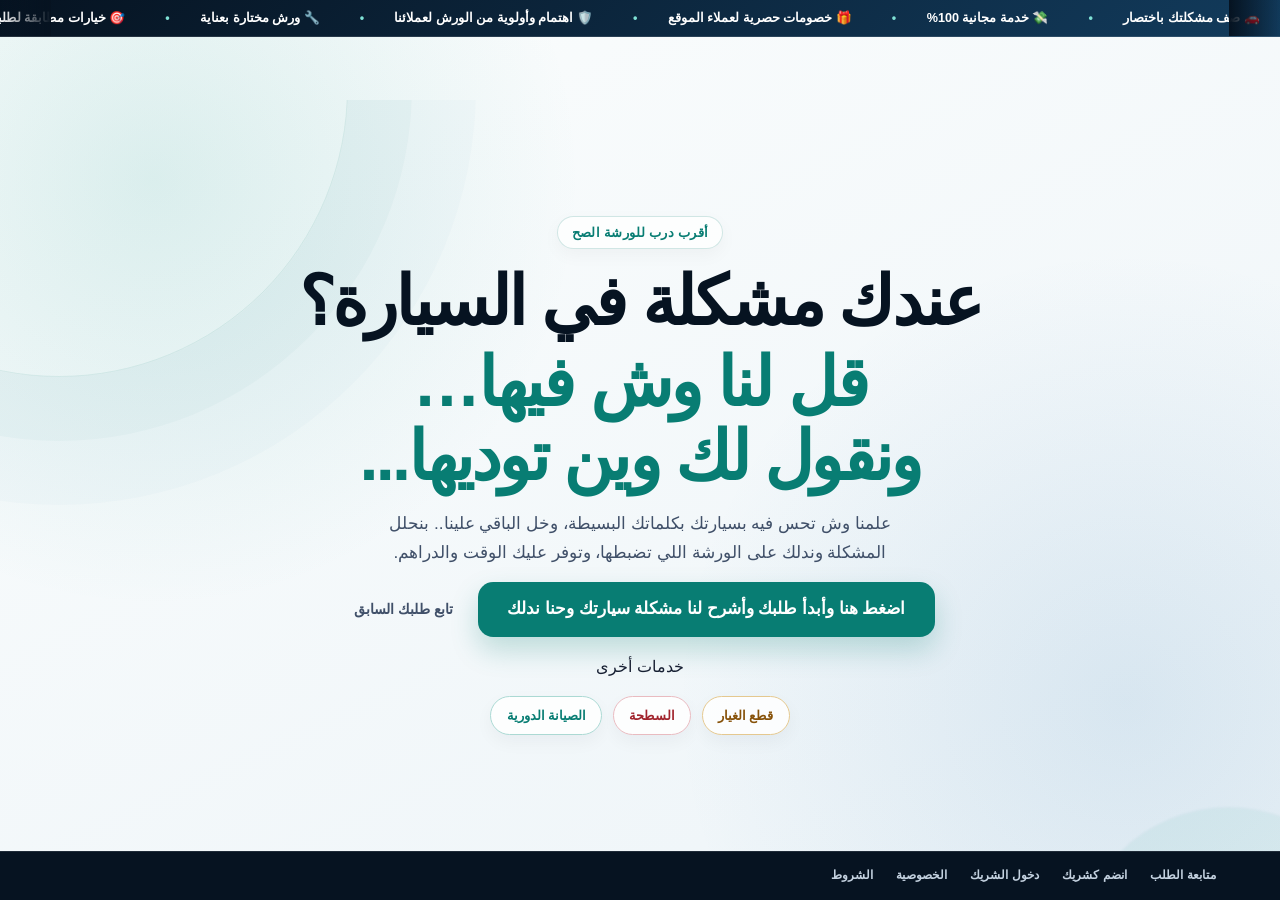
==== commit db4bc90d: "Revise hero section text in index.html Updated text content for better clarity and engagement." ====
--- a/index.html
+++ b/index.html
@@ -43,30 +43,25 @@
   <main id="main-content" class="home-main">
     <section class="home-hero" aria-labelledby="home-title">
       <div class="container home-hero__content">
-        <div class="eyebrow">وجهتك تبدأ من وصف بسيط</div>
+        <div class="eyebrow">أقرب درب للورشة الصح</div>
 
         <h1 id="home-title">
           عندك مشكلة في السيارة؟
-          <span>قل لنا وش فيها… ونقول لك وين توديها.</span>
+          <span>قل لنا وش فيها… ونقول لك وين توديها...</span>
         </h1>
 
         <p class="home-hero__description">
-          صف المشكلة بطريقتك، ونحدد لك التخصص ودرجة الاستعجال، ثم نرشح خيارًا مناسبًا لطلبك.
+         علمنا وش تحس فيه بسيارتك بكلماتك البسيطة، وخل الباقي علينا.. بنحلل المشكلة وندلك على الورشة اللي تضبطها، وتوفر عليك الوقت والدراهم.
         </p>
 
         <div class="home-hero__actions">
           <a class="btn btn-primary home-primary-cta" data-icon="car" href="customer.html?service=problem&amp;fresh=1">
-            ابدأ طلبك
+              اضغط هنا وأبدأ طلبك وأشرح لنا مشكلة سيارتك وحنا ندلك
           </a>
           <a class="home-track-link" data-icon="track" href="track.html">تابع طلبك السابق</a>
         </div>
 
-        <div class="home-trust-points" aria-label="عناصر الثقة">
-          <span data-icon="shield">ورش مختارة بعناية</span>
-          <span data-icon="check">خيارات مطابقة لطلبك</span>
-          <span data-icon="star">تقييمات موثقة من العملاء</span>
-        </div>
-
+<div style="margin-top: 24px; margin-bottom: 12px; font-size: 0.85rem; font-weight: 700; color: #59677d;">خدمات أخرى</div>
         <nav class="home-service-pills" aria-label="خدمات أخرى">
           <a class="home-service-pill home-service-pill--parts" data-service-icon="parts" href="customer.html?service=parts&amp;fresh=1">
             <span>قطع الغيار</span>
--- a/assets/styles.css
+++ b/assets/styles.css
@@ -33,14 +33,8 @@
   color-scheme: light;
 }
 
-* {
-  box-sizing: border-box;
-}
-
-html {
-  scroll-behavior: smooth;
-}
-
+* { box-sizing: border-box; }
+html { scroll-behavior: smooth; }
 body {
   margin: 0;
   background: var(--page);
@@ -50,46 +44,14 @@
   text-align: right;
   -webkit-font-smoothing: antialiased;
 }
-
-img,
-svg {
-  max-width: 100%;
-}
-
-a {
-  color: inherit;
-  text-decoration: none;
-}
-
-button,
-input,
-select,
-textarea {
-  font: inherit;
-}
-
-button,
-a,
-input,
-select,
-textarea,
-summary {
-  -webkit-tap-highlight-color: transparent;
-}
-
-button {
-  cursor: pointer;
-}
-
-[hidden] {
-  display: none !important;
-}
-
-:focus-visible {
-  outline: none;
-  box-shadow: var(--focus);
-}
-
+img, svg { max-width: 100%; }
+a { color: inherit; text-decoration: none; }
+button, input, select, textarea { font: inherit; }
+button, a, input, select, textarea, summary { -webkit-tap-highlight-color: transparent; }
+button { cursor: pointer; }
+[hidden] { display: none !important; }
+
+:focus-visible { outline: none; box-shadow: var(--focus); }
 .skip-link {
   position: fixed;
   top: 10px;
@@ -102,80 +64,23 @@
   border-radius: 8px;
   font-weight: 800;
 }
-
-.skip-link:focus {
-  transform: translateY(0);
-}
-
-.container {
-  width: min(calc(100% - 32px), var(--container));
-  margin-inline: auto;
-}
-
-.section {
-  padding: 56px 0;
-}
-
-.section.alt {
-  background: var(--white);
-}
-
-.section-head {
-  max-width: 720px;
-  margin-bottom: 28px;
-}
-
-.section-head.center {
-  text-align: center;
-  margin-inline: auto;
-}
-
-.section-head h1,
-.section-head h2 {
-  margin: 6px 0 8px;
-  line-height: 1.35;
-}
-
-.section-head p {
-  margin: 0;
-  color: var(--slate-600);
-}
-
-.kicker,
-.eyebrow {
-  color: var(--teal-600);
-  font-size: .88rem;
-  font-weight: 800;
-  letter-spacing: .01em;
-}
-
-.muted {
-  color: var(--slate-600);
-}
-
-.small {
-  font-size: .88rem;
-}
-
-.mt-8 {
-  margin-top: 8px;
-}
-
-.mt-16 {
-  margin-top: 16px;
-}
-
-.mt-24 {
-  margin-top: 24px;
-}
-
-.mb-0 {
-  margin-bottom: 0;
-}
-
-.text-center {
-  text-align: center;
-}
+.skip-link:focus { transform: translateY(0); }
+
+.container { width: min(calc(100% - 32px), var(--container)); margin-inline: auto; }
+.section { padding: 56px 0; }
+.section.alt { background: var(--white); }
+.section-head { max-width: 720px; margin-bottom: 28px; }
+.section-head.center { text-align: center; margin-inline: auto; }
+.section-head h1, .section-head h2 { margin: 6px 0 8px; line-height: 1.35; }
+.section-head p { margin: 0; color: var(--slate-600); }
+.kicker, .eyebrow { color: var(--teal-600); font-size: .88rem; font-weight: 800; letter-spacing: .01em; }
+.muted { color: var(--slate-600); }
+.small { font-size: .88rem; }
+.mt-8 { margin-top: 8px; }
+.mt-16 { margin-top: 16px; }
+.mt-24 { margin-top: 24px; }
+.mb-0 { margin-bottom: 0; }
+.text-center { text-align: center; }
 
 .site-header {
   position: sticky;
@@ -185,22 +90,8 @@
   border-bottom: 1px solid var(--slate-200);
   backdrop-filter: blur(10px);
 }
-
-.nav-shell {
-  min-height: 72px;
-  display: flex;
-  align-items: center;
-  justify-content: space-between;
-  gap: 16px;
-}
-
-.brand {
-  display: inline-flex;
-  align-items: center;
-  gap: 10px;
-  min-width: max-content;
-}
-
+.nav-shell { min-height: 72px; display: flex; align-items: center; justify-content: space-between; gap: 16px; }
+.brand { display: inline-flex; align-items: center; gap: 10px; min-width: max-content; }
 .brand-mark {
   display: grid;
   place-items: center;
@@ -213,21 +104,9 @@
   font-size: 1.2rem;
   box-shadow: 0 9px 22px rgba(10, 125, 114, .2);
 }
-
-.brand span:last-child {
-  display: grid;
-  line-height: 1.35;
-}
-
-.brand strong {
-  font-size: 1rem;
-}
-
-.brand small {
-  color: var(--slate-600);
-  font-size: .72rem;
-}
-
+.brand span:last-child { display: grid; line-height: 1.35; }
+.brand strong { font-size: 1rem; }
+.brand small { color: var(--slate-600); font-size: .72rem; }
 .nav-toggle {
   border: 1px solid var(--slate-300);
   border-radius: 10px;
@@ -236,7 +115,6 @@
   color: var(--navy-900);
   font-weight: 800;
 }
-
 .main-nav {
   position: absolute;
   inset-inline: 16px;
@@ -250,103 +128,28 @@
   border-radius: 14px;
   box-shadow: var(--shadow);
 }
-
-.main-nav.open {
-  display: flex;
-}
-
-.main-nav a {
-  padding: 10px 12px;
-  border-radius: 9px;
-  color: var(--slate-700);
-  font-weight: 700;
-}
-
-.main-nav a:hover,
-.main-nav a[aria-current="page"] {
-  background: var(--teal-100);
-  color: var(--teal-600);
-}
+.main-nav.open { display: flex; }
+.main-nav a { padding: 10px 12px; border-radius: 9px; color: var(--slate-700); font-weight: 700; }
+.main-nav a:hover, .main-nav a[aria-current="page"] { background: var(--teal-100); color: var(--teal-600); }
 
 .hero {
   overflow: hidden;
   padding: 68px 0 54px;
   background:
-    radial-gradient(
-      circle at 8% 20%,
-      rgba(15, 148, 135, .17),
-      transparent 28%
-    ),
-    radial-gradient(
-      circle at 90% 70%,
-      rgba(23, 105, 170, .15),
-      transparent 30%
-    ),
+    radial-gradient(circle at 8% 20%, rgba(15, 148, 135, .17), transparent 28%),
+    radial-gradient(circle at 90% 70%, rgba(23, 105, 170, .15), transparent 30%),
     linear-gradient(160deg, #f7fbfc, #edf3f8);
 }
-
-.hero-grid {
-  display: grid;
-  gap: 34px;
-  align-items: center;
-}
-
-.hero h1 {
-  margin: 10px 0 16px;
-  font-size: clamp(2rem, 8vw, 4.3rem);
-  line-height: 1.2;
-  letter-spacing: -.04em;
-}
-
-.hero h1 span {
-  color: var(--teal-600);
-}
-
-.hero p {
-  max-width: 720px;
-  color: var(--slate-600);
-  font-size: 1.04rem;
-}
-
-.hero-actions {
-  display: flex;
-  flex-wrap: wrap;
-  gap: 10px;
-  margin-top: 24px;
-}
-
-.hero-assurances {
-  display: flex;
-  flex-wrap: wrap;
-  gap: 8px;
-  margin-top: 18px;
-}
-
-.hero-assurances span {
-  padding: 6px 10px;
-  border-radius: 999px;
-  background: rgba(255, 255, 255, .78);
-  border: 1px solid var(--slate-200);
-  color: var(--slate-700);
-  font-size: .82rem;
-  font-weight: 700;
-}
-
-.hero-panel {
-  background: rgba(255, 255, 255, .9);
-  border: 1px solid rgba(255, 255, 255, .9);
-  border-radius: var(--radius-lg);
-  padding: 22px;
-  box-shadow: var(--shadow);
-}
-
-.hero-panel h2 {
-  margin: 0 0 8px;
-}
-
-.hero-panel .main-path-card {
-  margin-top: 14px;
-}
+.hero-grid { display: grid; gap: 34px; align-items: center; }
+.hero h1 { margin: 10px 0 16px; font-size: clamp(2rem, 8vw, 4.3rem); line-height: 1.2; letter-spacing: -.04em; }
+.hero h1 span { color: var(--teal-600); }
+.hero p { max-width: 720px; color: var(--slate-600); font-size: 1.04rem; }
+.hero-actions { display: flex; flex-wrap: wrap; gap: 10px; margin-top: 24px; }
+.hero-assurances { display: flex; flex-wrap: wrap; gap: 8px; margin-top: 18px; }
+.hero-assurances span { padding: 6px 10px; border-radius: 999px; background: rgba(255,255,255,.78); border: 1px solid var(--slate-200); color: var(--slate-700); font-size: .82rem; font-weight: 700; }
+.hero-panel { background: rgba(255,255,255,.9); border: 1px solid rgba(255,255,255,.9); border-radius: var(--radius-lg); padding: 22px; box-shadow: var(--shadow); }
+.hero-panel h2 { margin: 0 0 8px; }
+.hero-panel .main-path-card { margin-top: 14px; }
 
 .btn {
   display: inline-flex;
@@ -358,80 +161,22 @@
   border: 1px solid transparent;
   border-radius: 12px;
   font-weight: 800;
-  transition:
-    transform .18s ease,
-    box-shadow .18s ease,
-    background .18s ease;
-}
-
-.btn:hover {
-  transform: translateY(-1px);
-}
-
-.btn:disabled {
-  cursor: not-allowed;
-  opacity: .55;
-  transform: none;
-}
-
-.btn-primary {
-  background: var(--teal-600);
-  color: var(--white);
-  box-shadow: 0 11px 25px rgba(10, 125, 114, .22);
-}
-
-.btn-primary:hover {
-  background: #086d64;
-}
-
-.btn-dark {
-  background: var(--navy-900);
-  color: var(--white);
-}
-
-.btn-light {
-  background: var(--white);
-  color: var(--navy-900);
-  border-color: var(--slate-300);
-}
-
-.btn-danger {
-  background: var(--red-700);
-  color: var(--white);
-}
-
-.btn-warning {
-  background: var(--amber-600);
-  color: var(--white);
-}
-
-.btn-ghost {
-  background: transparent;
-  color: var(--navy-900);
-  border-color: var(--slate-300);
-}
-
-.btn-sm {
-  min-height: 38px;
-  padding: 7px 12px;
-  border-radius: 9px;
-  font-size: .88rem;
-}
-
-.btn-block {
-  width: 100%;
-}
-
-.button-row {
-  display: flex;
-  flex-wrap: wrap;
-  gap: 10px;
-  align-items: center;
-}
-
-.main-path-card,
-.service-card,
-.card {
+  transition: transform .18s ease, box-shadow .18s ease, background .18s ease;
+}
+.btn:hover { transform: translateY(-1px); }
+.btn:disabled { cursor: not-allowed; opacity: .55; transform: none; }
+.btn-primary { background: var(--teal-600); color: var(--white); box-shadow: 0 11px 25px rgba(10,125,114,.22); }
+.btn-primary:hover { background: #086d64; }
+.btn-dark { background: var(--navy-900); color: var(--white); }
+.btn-light { background: var(--white); color: var(--navy-900); border-color: var(--slate-300); }
+.btn-danger { background: var(--red-700); color: var(--white); }
+.btn-warning { background: var(--amber-600); color: var(--white); }
+.btn-ghost { background: transparent; color: var(--navy-900); border-color: var(--slate-300); }
+.btn-sm { min-height: 38px; padding: 7px 12px; border-radius: 9px; font-size: .88rem; }
+.btn-block { width: 100%; }
+.button-row { display: flex; flex-wrap: wrap; gap: 10px; align-items: center; }
+
+.main-path-card, .service-card, .card {
   display: block;
   background: var(--surface);
   border: 1px solid var(--slate-200);
@@ -439,55 +184,17 @@
   padding: 20px;
   box-shadow: var(--shadow-sm);
 }
-
 .main-path-card {
-  border: 2px solid rgba(10, 125, 114, .32);
+  border: 2px solid rgba(10,125,114,.32);
   background: linear-gradient(145deg, var(--white), #f0fbf9);
 }
-
-.main-path-card h2,
-.service-card h3,
-.card h3 {
-  margin: 6px 0;
-}
-
-.main-path-card p,
-.service-card p,
-.card p {
-  margin: 0;
-  color: var(--slate-600);
-}
-
-.path-icon {
-  display: grid;
-  place-items: center;
-  width: 46px;
-  height: 46px;
-  border-radius: 14px;
-  background: var(--teal-100);
-  color: var(--teal-600);
-  font-size: 1.35rem;
-  font-weight: 900;
-}
-
-.other-services {
-  display: grid;
-  gap: 12px;
-  margin-top: 14px;
-}
-
-.service-card {
-  transition: transform .18s ease, border-color .18s ease;
-}
-
-.service-card:hover {
-  transform: translateY(-2px);
-  border-color: var(--teal-500);
-}
-
-.demo-badge,
-.pill,
-.status-badge {
+.main-path-card h2, .service-card h3, .card h3 { margin: 6px 0; }
+.main-path-card p, .service-card p, .card p { margin: 0; color: var(--slate-600); }
+.path-icon { display: grid; place-items: center; width: 46px; height: 46px; border-radius: 14px; background: var(--teal-100); color: var(--teal-600); font-size: 1.35rem; font-weight: 900; }
+.other-services { display: grid; gap: 12px; margin-top: 14px; }
+.service-card { transition: transform .18s ease, border-color .18s ease; }
+.service-card:hover { transform: translateY(-2px); border-color: var(--teal-500); }
+.demo-badge, .pill, .status-badge {
   display: inline-flex;
   align-items: center;
   width: fit-content;
@@ -496,174 +203,37 @@
   font-size: .75rem;
   font-weight: 800;
 }
-
-.demo-badge {
-  background: var(--amber-100);
-  color: var(--amber-600);
-  margin-bottom: 10px;
-}
-
-.pill {
-  background: var(--teal-100);
-  color: var(--teal-600);
-}
-
-.status-badge {
-  background: var(--slate-100);
-  color: var(--slate-700);
-}
-
-.status-badge.success {
-  background: var(--green-100);
-  color: var(--green-700);
-}
-
-.status-badge.warning {
-  background: var(--amber-100);
-  color: var(--amber-600);
-}
-
-.status-badge.danger {
-  background: var(--red-100);
-  color: var(--red-700);
-}
-
-.stats-grid,
-.cards-grid,
-.portal-grid,
-.metric-grid {
-  display: grid;
-  gap: 14px;
-}
-
-.stats-grid {
-  grid-template-columns: repeat(2, minmax(0, 1fr));
-}
-
-.stat-card {
-  padding: 18px;
-  background: var(--white);
-  border: 1px solid var(--slate-200);
-  border-radius: var(--radius);
-}
-
-.stat-card strong {
-  display: block;
-  font-size: 1.5rem;
-  color: var(--navy-900);
-}
-
-.stat-card span {
-  color: var(--slate-600);
-  font-size: .88rem;
-}
-
-.portal-grid .card {
-  transition: transform .18s ease;
-}
-
-.portal-grid .card:hover {
-  transform: translateY(-3px);
-}
-
-.flow-shell {
-  padding: 28px 0 64px;
-}
-
-.flow-layout {
-  display: grid;
-  gap: 20px;
-  align-items: start;
-}
-
-.flow-sidebar {
-  background: var(--navy-900);
-  color: var(--white);
-  border-radius: var(--radius-lg);
-  padding: 20px;
-}
-
-.flow-sidebar h1 {
-  margin: 0 0 6px;
-  font-size: 1.35rem;
-}
-
-.flow-sidebar p {
-  margin: 0;
-  color: #c5d1df;
-  font-size: .9rem;
-}
-
-.progress-wrap {
-  margin-top: 18px;
-}
-
-.progress-meta {
-  display: flex;
-  justify-content: space-between;
-  gap: 10px;
-  font-size: .8rem;
-  color: #c5d1df;
-}
-
-.progress-track {
-  height: 8px;
-  background: rgba(255, 255, 255, .13);
-  border-radius: 99px;
-  overflow: hidden;
-  margin-top: 8px;
-}
-
-.progress-bar {
-  height: 100%;
-  width: 0;
-  background: linear-gradient(90deg, var(--teal-500), #45c9ba);
-  border-radius: inherit;
-  transition: width .3s ease;
-}
-
-.flow-content {
-  min-width: 0;
-}
-
-.flow-screen {
-  background: var(--white);
-  border: 1px solid var(--slate-200);
-  border-radius: var(--radius-lg);
-  padding: 20px;
-  box-shadow: var(--shadow-sm);
-}
-
-.flow-screen:not(.active) {
-  display: none;
-}
-
-.flow-screen h2 {
-  margin: 0 0 8px;
-  line-height: 1.4;
-}
-
-.flow-screen > p:first-of-type {
-  margin-top: 0;
-  color: var(--slate-600);
-}
-
-.screen-actions {
-  display: flex;
-  flex-wrap: wrap;
-  justify-content: space-between;
-  gap: 10px;
-  margin-top: 24px;
-  padding-top: 18px;
-  border-top: 1px solid var(--slate-200);
-}
-
-.service-choice-grid {
-  display: grid;
-  gap: 12px;
-  margin-top: 20px;
-}
-
+.demo-badge { background: var(--amber-100); color: var(--amber-600); margin-bottom: 10px; }
+.pill { background: var(--teal-100); color: var(--teal-600); }
+.status-badge { background: var(--slate-100); color: var(--slate-700); }
+.status-badge.success { background: var(--green-100); color: var(--green-700); }
+.status-badge.warning { background: var(--amber-100); color: var(--amber-600); }
+.status-badge.danger { background: var(--red-100); color: var(--red-700); }
+
+.stats-grid, .cards-grid, .portal-grid, .metric-grid { display: grid; gap: 14px; }
+.stats-grid { grid-template-columns: repeat(2, minmax(0, 1fr)); }
+.stat-card { padding: 18px; background: var(--white); border: 1px solid var(--slate-200); border-radius: var(--radius); }
+.stat-card strong { display: block; font-size: 1.5rem; color: var(--navy-900); }
+.stat-card span { color: var(--slate-600); font-size: .88rem; }
+.portal-grid .card { transition: transform .18s ease; }
+.portal-grid .card:hover { transform: translateY(-3px); }
+
+.flow-shell { padding: 28px 0 64px; }
+.flow-layout { display: grid; gap: 20px; align-items: start; }
+.flow-sidebar { background: var(--navy-900); color: var(--white); border-radius: var(--radius-lg); padding: 20px; }
+.flow-sidebar h1 { margin: 0 0 6px; font-size: 1.35rem; }
+.flow-sidebar p { margin: 0; color: #c5d1df; font-size: .9rem; }
+.progress-wrap { margin-top: 18px; }
+.progress-meta { display: flex; justify-content: space-between; gap: 10px; font-size: .8rem; color: #c5d1df; }
+.progress-track { height: 8px; background: rgba(255,255,255,.13); border-radius: 99px; overflow: hidden; margin-top: 8px; }
+.progress-bar { height: 100%; width: 0; background: linear-gradient(90deg, var(--teal-500), #45c9ba); border-radius: inherit; transition: width .3s ease; }
+.flow-content { min-width: 0; }
+.flow-screen { background: var(--white); border: 1px solid var(--slate-200); border-radius: var(--radius-lg); padding: 20px; box-shadow: var(--shadow-sm); }
+.flow-screen:not(.active) { display: none; }
+.flow-screen h2 { margin: 0 0 8px; line-height: 1.4; }
+.flow-screen > p:first-of-type { margin-top: 0; color: var(--slate-600); }
+.screen-actions { display: flex; flex-wrap: wrap; justify-content: space-between; gap: 10px; margin-top: 24px; padding-top: 18px; border-top: 1px solid var(--slate-200); }
+.service-choice-grid { display: grid; gap: 12px; margin-top: 20px; }
 .service-choice {
   width: 100%;
   text-align: right;
@@ -673,52 +243,16 @@
   padding: 18px;
   color: var(--slate-900);
 }
-
-.service-choice.primary {
-  border: 2px solid var(--teal-500);
-  background: #f3fbfa;
-}
-
-.service-choice.selected {
-  box-shadow: var(--focus);
-  border-color: var(--blue-600);
-}
-
-.service-choice strong {
-  display: block;
-  font-size: 1.05rem;
-}
-
-.service-choice span {
-  color: var(--slate-600);
-  font-size: .88rem;
-}
-
-.form-grid {
-  display: grid;
-  gap: 16px;
-}
-
-.form-field {
-  display: grid;
-  gap: 7px;
-  min-width: 0;
-}
-
-.form-field label,
-.form-field legend {
-  font-weight: 800;
-  color: var(--slate-900);
-}
-
-.required::after {
-  content: " *";
-  color: var(--red-700);
-}
-
-.form-field input,
-.form-field select,
-.form-field textarea {
+.service-choice.primary { border: 2px solid var(--teal-500); background: #f3fbfa; }
+.service-choice.selected { box-shadow: var(--focus); border-color: var(--blue-600); }
+.service-choice strong { display: block; font-size: 1.05rem; }
+.service-choice span { color: var(--slate-600); font-size: .88rem; }
+
+.form-grid { display: grid; gap: 16px; }
+.form-field { display: grid; gap: 7px; min-width: 0; }
+.form-field label, .form-field legend { font-weight: 800; color: var(--slate-900); }
+.required::after { content: " *"; color: var(--red-700); }
+.form-field input, .form-field select, .form-field textarea {
   width: 100%;
   min-height: 47px;
   border: 1px solid var(--slate-300);
@@ -727,1318 +261,254 @@
   background: var(--white);
   color: var(--slate-900);
 }
-
-.form-field textarea {
-  min-height: 120px;
-  resize: vertical;
-}
-
-.form-field input:focus,
-.form-field select:focus,
-.form-field textarea:focus {
-  border-color: var(--blue-600);
-  box-shadow: var(--focus);
-  outline: 0;
-}
-
-.field-hint {
-  color: var(--slate-600);
-  font-size: .82rem;
-}
-
-.field-error {
-  color: var(--red-700);
-  font-size: .82rem;
-  min-height: 1em;
-}
-
-fieldset {
-  margin: 0;
-  padding: 0;
-  border: 0;
-}
-
-.checkbox-line,
-.radio-line {
-  display: flex;
-  align-items: flex-start;
-  gap: 9px;
-}
-
-.checkbox-line input,
-.radio-line input {
-  width: 19px;
-  height: 19px;
-  margin-top: 3px;
-  accent-color: var(--teal-600);
-}
-
-.checkbox-stack {
-  display: grid;
-  gap: 10px;
-}
-
-.inline-fields {
-  display: grid;
-  gap: 12px;
-}
-
-.choice-grid {
-  display: grid;
-  gap: 10px;
-}
-
-.choice-btn {
-  border: 1px solid var(--slate-300);
-  background: var(--white);
-  color: var(--slate-900);
-  border-radius: 11px;
-  padding: 12px;
-  font-weight: 700;
-}
-
-.choice-btn.selected {
-  border-color: var(--teal-600);
-  background: var(--teal-100);
-  color: var(--teal-600);
-}
-
-.loading-shell {
-  display: grid;
-  place-items: center;
-  min-height: 320px;
-  text-align: center;
-}
-
-.loader-ring {
-  width: 58px;
-  height: 58px;
-  border: 5px solid var(--slate-200);
-  border-top-color: var(--teal-600);
-  border-radius: 50%;
-  animation: spin .9s linear infinite;
-}
-
-.loader-steps {
-  display: grid;
-  gap: 8px;
-  margin-top: 20px;
-  width: min(100%, 420px);
-}
-
-.loader-step {
-  display: flex;
-  align-items: center;
-  gap: 9px;
-  text-align: right;
-  padding: 9px 12px;
-  border-radius: 9px;
-  background: var(--slate-100);
-  color: var(--slate-600);
-}
-
-.loader-step.active {
-  background: var(--teal-100);
-  color: var(--teal-600);
-}
-
-.loader-step.done::before {
-  content: "✓";
-  font-weight: 900;
-  color: var(--green-700);
-}
-
-.skeleton {
-  position: relative;
-  overflow: hidden;
-  background: var(--slate-200);
-  border-radius: 8px;
-}
-
-.skeleton::after {
-  content: "";
-  position: absolute;
-  inset: 0;
-  transform: translateX(100%);
-  background:
-    linear-gradient(
-      90deg,
-      transparent,
-      rgba(255, 255, 255, .55),
-      transparent
-    );
-  animation: shimmer 1.2s infinite;
-}
-
-.skeleton-line {
-  height: 15px;
-  margin-bottom: 10px;
-}
-
-.skeleton-line.short {
-  width: 58%;
-}
-
-.guidance-grid {
-  display: grid;
-  gap: 12px;
-  margin-top: 18px;
-}
-
-.guidance-item {
-  border: 1px solid var(--slate-200);
-  border-radius: 13px;
-  padding: 16px;
-  background: #fbfcfe;
-}
-
-.guidance-item span {
-  display: block;
-  color: var(--slate-600);
-  font-size: .82rem;
-}
-
-.guidance-item strong {
-  display: block;
-  margin-top: 4px;
-}
-
-.danger-panel {
-  border: 2px solid #d34a57;
-  background: var(--red-100);
-  color: #6e1219;
-  border-radius: var(--radius);
-  padding: 18px;
-}
-
-.legal-note {
-  margin-top: 16px;
-  border-right: 4px solid var(--blue-600);
-  background: #eef6fd;
-  padding: 13px 15px;
-  border-radius: 9px;
-  color: var(--slate-700);
-  font-size: .88rem;
-}
-
-.info-panel {
-  margin-top: 13px;
-  border-right: 4px solid var(--teal-500);
-  background: #f2faf9;
-  padding: 13px 15px;
-  border-radius: 9px;
-}
-
-.info-panel.muted {
-  border-color: var(--slate-400);
-  background: var(--slate-100);
-}
-
-.info-panel p {
-  margin: 4px 0 0;
-  color: var(--slate-700);
-}
-
-.warning-panel {
-  border-right: 4px solid var(--amber-600);
-  background: var(--amber-100);
-  padding: 14px;
-  border-radius: 10px;
-}
-
-.error-panel {
-  border-right: 4px solid var(--red-700);
-  background: var(--red-100);
-  padding: 14px;
-  border-radius: 10px;
-  color: #6e1219;
-}
-
-.success-panel {
-  border-right: 4px solid var(--green-700);
-  background: var(--green-100);
-  padding: 14px;
-  border-radius: 10px;
-  color: #0d4f30;
-}
-
-.partner-card {
-  background: var(--white);
-  border: 1px solid var(--slate-200);
-  border-radius: var(--radius-lg);
-  padding: 20px;
-  box-shadow: var(--shadow-sm);
-}
-
-.partner-head {
-  display: grid;
-  gap: 16px;
-  border-bottom: 1px solid var(--slate-200);
-  padding-bottom: 16px;
-}
-
-.partner-head h2 {
-  margin: 7px 0 2px;
-}
-
-.partner-head p {
-  margin: 0;
-  color: var(--slate-600);
-}
-
-.rating-block {
-  display: grid;
-  gap: 2px;
-}
-
-.rating-block small {
-  color: var(--slate-600);
-}
-
-.stars {
-  color: #d98b00;
-  letter-spacing: 2px;
-  white-space: nowrap;
-}
-
-.partner-metrics {
-  display: grid;
-  gap: 10px;
-  margin-top: 16px;
-}
-
-.partner-metrics > div {
-  border: 1px solid var(--slate-200);
-  border-radius: 11px;
-  padding: 12px;
-}
-
-.partner-metrics span,
-.partner-metrics small {
-  display: block;
-  color: var(--slate-600);
-  font-size: .8rem;
-}
-
-.partner-metrics strong {
-  display: block;
-  margin: 2px 0;
-}
-
-.discount-box {
-  display: grid;
-  gap: 5px;
-  margin-top: 14px;
-  border: 1px dashed var(--teal-600);
-  background: var(--teal-100);
-  border-radius: 12px;
-  padding: 14px;
-}
-
-.discount-box small {
-  color: var(--slate-700);
-}
-
-.request-header {
-  background: var(--navy-900);
-  color: var(--white);
-  border-radius: var(--radius-lg);
-  padding: 22px;
-  margin-bottom: 18px;
-}
-
-.request-header h1 {
-  margin: 3px 0;
-}
-
-.request-header p {
-  margin: 0;
-  color: #c5d1df;
-}
-
-.request-meta {
-  display: flex;
-  flex-wrap: wrap;
-  gap: 8px;
-  margin-top: 14px;
-}
-
-.request-meta span {
-  background: rgba(255, 255, 255, .1);
-  padding: 6px 10px;
-  border-radius: 999px;
-  font-size: .8rem;
-}
-
-.timeline {
-  display: grid;
-  gap: 0;
-}
-
-.timeline-item {
-  display: grid;
-  grid-template-columns: 24px 1fr;
-  gap: 10px;
-  position: relative;
-  padding-bottom: 18px;
-}
-
-.timeline-item:not(:last-child)::before {
-  content: "";
-  position: absolute;
-  right: 11px;
-  top: 22px;
-  bottom: 0;
-  width: 2px;
-  background: var(--slate-200);
-}
-
-.timeline-dot {
-  width: 24px;
-  height: 24px;
-  border-radius: 50%;
-  background: var(--teal-100);
-  color: var(--teal-600);
-  display: grid;
-  place-items: center;
-  font-size: .72rem;
-  font-weight: 900;
-  z-index: 1;
-}
-
-.timeline-body {
-  border: 1px solid var(--slate-200);
-  border-radius: 11px;
-  padding: 12px;
-  background: var(--white);
-}
-
-.timeline-body strong {
-  display: block;
-}
-
-.timeline-body small {
-  color: var(--slate-600);
-}
-
-.tabs {
-  display: flex;
-  gap: 7px;
-  overflow-x: auto;
-  padding-bottom: 7px;
-  margin-bottom: 18px;
-  scrollbar-width: thin;
-}
-
-.tab-btn {
-  min-width: max-content;
-  border: 1px solid var(--slate-300);
-  background: var(--white);
-  border-radius: 999px;
-  padding: 8px 13px;
-  color: var(--slate-700);
-  font-weight: 800;
-}
-
-.tab-btn.active {
-  background: var(--navy-900);
-  color: var(--white);
-  border-color: var(--navy-900);
-}
-
-.tab-panel:not(.active) {
-  display: none;
-}
-
-.dashboard-grid {
-  display: grid;
-  gap: 18px;
-}
-
-.table-wrap {
-  overflow-x: auto;
-  border: 1px solid var(--slate-200);
-  border-radius: var(--radius);
-  background: var(--white);
-}
-
-table {
-  width: 100%;
-  border-collapse: collapse;
-  min-width: 760px;
-}
-
-th,
-td {
-  padding: 12px 13px;
-  border-bottom: 1px solid var(--slate-200);
-  text-align: right;
-  vertical-align: top;
-}
-
-th {
-  background: var(--slate-100);
-  color: var(--slate-700);
-  font-size: .84rem;
-}
-
-td {
-  font-size: .9rem;
-}
-
-.table-actions {
-  display: flex;
-  flex-wrap: wrap;
-  gap: 6px;
-}
-
-.empty-state {
-  text-align: center;
-  padding: 38px 18px;
-  border: 1px dashed var(--slate-300);
-  border-radius: var(--radius);
-  background: var(--white);
-}
-
-.empty-state h2,
-.empty-state h3 {
-  margin: 8px 0;
-}
-
-.empty-state p {
-  color: var(--slate-600);
-}
+.form-field textarea { min-height: 120px; resize: vertical; }
+.form-field input:focus, .form-field select:focus, .form-field textarea:focus { border-color: var(--blue-600); box-shadow: var(--focus); outline: 0; }
+.field-hint { color: var(--slate-600); font-size: .82rem; }
+.field-error { color: var(--red-700); font-size: .82rem; min-height: 1em; }
+fieldset { margin: 0; padding: 0; border: 0; }
+.checkbox-line, .radio-line { display: flex; align-items: flex-start; gap: 9px; }
+.checkbox-line input, .radio-line input { width: 19px; height: 19px; margin-top: 3px; accent-color: var(--teal-600); }
+.checkbox-stack { display: grid; gap: 10px; }
+.inline-fields { display: grid; gap: 12px; }
+.choice-grid { display: grid; gap: 10px; }
+.choice-btn { border: 1px solid var(--slate-300); background: var(--white); color: var(--slate-900); border-radius: 11px; padding: 12px; font-weight: 700; }
+.choice-btn.selected { border-color: var(--teal-600); background: var(--teal-100); color: var(--teal-600); }
+
+.loading-shell { display: grid; place-items: center; min-height: 320px; text-align: center; }
+.loader-ring { width: 58px; height: 58px; border: 5px solid var(--slate-200); border-top-color: var(--teal-600); border-radius: 50%; animation: spin .9s linear infinite; }
+.loader-steps { display: grid; gap: 8px; margin-top: 20px; width: min(100%, 420px); }
+.loader-step { display: flex; align-items: center; gap: 9px; text-align: right; padding: 9px 12px; border-radius: 9px; background: var(--slate-100); color: var(--slate-600); }
+.loader-step.active { background: var(--teal-100); color: var(--teal-600); }
+.loader-step.done::before { content: "✓"; font-weight: 900; color: var(--green-700); }
+.skeleton { position: relative; overflow: hidden; background: var(--slate-200); border-radius: 8px; }
+.skeleton::after { content: ""; position: absolute; inset: 0; transform: translateX(100%); background: linear-gradient(90deg, transparent, rgba(255,255,255,.55), transparent); animation: shimmer 1.2s infinite; }
+.skeleton-line { height: 15px; margin-bottom: 10px; }
+.skeleton-line.short { width: 58%; }
+
+.guidance-grid { display: grid; gap: 12px; margin-top: 18px; }
+.guidance-item { border: 1px solid var(--slate-200); border-radius: 13px; padding: 16px; background: #fbfcfe; }
+.guidance-item span { display: block; color: var(--slate-600); font-size: .82rem; }
+.guidance-item strong { display: block; margin-top: 4px; }
+.danger-panel { border: 2px solid #d34a57; background: var(--red-100); color: #6e1219; border-radius: var(--radius); padding: 18px; }
+.legal-note { margin-top: 16px; border-right: 4px solid var(--blue-600); background: #eef6fd; padding: 13px 15px; border-radius: 9px; color: var(--slate-700); font-size: .88rem; }
+.info-panel { margin-top: 13px; border-right: 4px solid var(--teal-500); background: #f2faf9; padding: 13px 15px; border-radius: 9px; }
+.info-panel.muted { border-color: var(--slate-400); background: var(--slate-100); }
+.info-panel p { margin: 4px 0 0; color: var(--slate-700); }
+.warning-panel { border-right: 4px solid var(--amber-600); background: var(--amber-100); padding: 14px; border-radius: 10px; }
+.error-panel { border-right: 4px solid var(--red-700); background: var(--red-100); padding: 14px; border-radius: 10px; color: #6e1219; }
+.success-panel { border-right: 4px solid var(--green-700); background: var(--green-100); padding: 14px; border-radius: 10px; color: #0d4f30; }
+
+.partner-card { background: var(--white); border: 1px solid var(--slate-200); border-radius: var(--radius-lg); padding: 20px; box-shadow: var(--shadow-sm); }
+.partner-head { display: grid; gap: 16px; border-bottom: 1px solid var(--slate-200); padding-bottom: 16px; }
+.partner-head h2 { margin: 7px 0 2px; }
+.partner-head p { margin: 0; color: var(--slate-600); }
+.rating-block { display: grid; gap: 2px; }
+.rating-block small { color: var(--slate-600); }
+.stars { color: #d98b00; letter-spacing: 2px; white-space: nowrap; }
+.partner-metrics { display: grid; gap: 10px; margin-top: 16px; }
+.partner-metrics > div { border: 1px solid var(--slate-200); border-radius: 11px; padding: 12px; }
+.partner-metrics span, .partner-metrics small { display: block; color: var(--slate-600); font-size: .8rem; }
+.partner-metrics strong { display: block; margin: 2px 0; }
+.discount-box { display: grid; gap: 5px; margin-top: 14px; border: 1px dashed var(--teal-600); background: var(--teal-100); border-radius: 12px; padding: 14px; }
+.discount-box small { color: var(--slate-700); }
+
+.request-header { background: var(--navy-900); color: var(--white); border-radius: var(--radius-lg); padding: 22px; margin-bottom: 18px; }
+.request-header h1 { margin: 3px 0; }
+.request-header p { margin: 0; color: #c5d1df; }
+.request-meta { display: flex; flex-wrap: wrap; gap: 8px; margin-top: 14px; }
+.request-meta span { background: rgba(255,255,255,.1); padding: 6px 10px; border-radius: 999px; font-size: .8rem; }
+.timeline { display: grid; gap: 0; }
+.timeline-item { display: grid; grid-template-columns: 24px 1fr; gap: 10px; position: relative; padding-bottom: 18px; }
+.timeline-item:not(:last-child)::before { content: ""; position: absolute; right: 11px; top: 22px; bottom: 0; width: 2px; background: var(--slate-200); }
+.timeline-dot { width: 24px; height: 24px; border-radius: 50%; background: var(--teal-100); color: var(--teal-600); display: grid; place-items: center; font-size: .72rem; font-weight: 900; z-index: 1; }
+.timeline-body { border: 1px solid var(--slate-200); border-radius: 11px; padding: 12px; background: var(--white); }
+.timeline-body strong { display: block; }
+.timeline-body small { color: var(--slate-600); }
+
+.tabs { display: flex; gap: 7px; overflow-x: auto; padding-bottom: 7px; margin-bottom: 18px; scrollbar-width: thin; }
+.tab-btn { min-width: max-content; border: 1px solid var(--slate-300); background: var(--white); border-radius: 999px; padding: 8px 13px; color: var(--slate-700); font-weight: 800; }
+.tab-btn.active { background: var(--navy-900); color: var(--white); border-color: var(--navy-900); }
+.tab-panel:not(.active) { display: none; }
+.dashboard-grid { display: grid; gap: 18px; }
+.table-wrap { overflow-x: auto; border: 1px solid var(--slate-200); border-radius: var(--radius); background: var(--white); }
+table { width: 100%; border-collapse: collapse; min-width: 760px; }
+th, td { padding: 12px 13px; border-bottom: 1px solid var(--slate-200); text-align: right; vertical-align: top; }
+th { background: var(--slate-100); color: var(--slate-700); font-size: .84rem; }
+td { font-size: .9rem; }
+.table-actions { display: flex; flex-wrap: wrap; gap: 6px; }
+.empty-state { text-align: center; padding: 38px 18px; border: 1px dashed var(--slate-300); border-radius: var(--radius); background: var(--white); }
+.empty-state h2, .empty-state h3 { margin: 8px 0; }
+.empty-state p { color: var(--slate-600); }
 
 .dialog {
   width: min(calc(100% - 28px), 620px);
   border: 0;
   border-radius: var(--radius-lg);
   padding: 0;
-  box-shadow: 0 28px 80px rgba(0, 0, 0, .25);
-}
-
-.dialog::backdrop {
-  background: rgba(7, 20, 38, .65);
-}
-
-.dialog-shell {
-  padding: 20px;
-}
-
-.dialog-head {
-  display: flex;
-  justify-content: space-between;
-  gap: 12px;
-  align-items: start;
-  margin-bottom: 14px;
-}
-
-.dialog-head h2 {
-  margin: 0;
-}
-
-.dialog-close {
-  width: 38px;
-  height: 38px;
-  border-radius: 50%;
-  border: 1px solid var(--slate-300);
-  background: var(--white);
-}
-
-.toast-region {
-  position: fixed;
-  bottom: 16px;
-  inset-inline: 16px;
-  z-index: 2000;
-  display: grid;
-  gap: 8px;
-  pointer-events: none;
-}
-
-.toast {
-  max-width: 520px;
-  margin-inline: auto;
-  padding: 12px 15px;
-  border-radius: 11px;
-  background: var(--navy-900);
-  color: var(--white);
-  box-shadow: var(--shadow);
-  pointer-events: auto;
-}
-
-.toast-success {
-  background: var(--green-700);
-}
-
-.toast-error {
-  background: var(--red-700);
-}
-
-.site-footer {
-  background: var(--navy-950);
-  color: var(--white);
-  padding: 46px 0 18px;
-}
-
-.footer-grid {
-  display: grid;
-  gap: 24px;
-}
-
-.footer-grid > div {
-  display: grid;
-  align-content: start;
-  gap: 7px;
-}
-
-.footer-grid p,
-.footer-grid a,
-.footer-grid small {
-  color: #b8c6d8;
-}
-
-.footer-grid a:hover {
-  color: var(--white);
-}
-
-.footer-bottom {
-  margin-top: 28px;
-  padding-top: 16px;
-  border-top: 1px solid rgba(255, 255, 255, .12);
-  display: flex;
-  flex-wrap: wrap;
-  justify-content: space-between;
-  gap: 10px;
-  color: #9fb0c5;
-  font-size: .8rem;
-}
-
-.footer-brand .brand-mark {
-  width: 38px;
-  height: 38px;
-}
-
-.noscript-banner {
-  background: var(--red-700);
-  color: var(--white);
-  padding: 10px;
-  text-align: center;
-  font-weight: 800;
-}
-
-.receipt {
-  max-width: 760px;
-  margin-inline: auto;
-  background: var(--white);
-  border: 1px solid var(--slate-200);
-  border-radius: var(--radius-lg);
-  padding: 24px;
-  box-shadow: var(--shadow-sm);
-}
-
-.receipt-head {
-  display: flex;
-  justify-content: space-between;
-  gap: 15px;
-  border-bottom: 1px solid var(--slate-200);
-  padding-bottom: 14px;
-}
-
-.receipt-row {
-  display: flex;
-  justify-content: space-between;
-  gap: 14px;
-  padding: 11px 0;
-  border-bottom: 1px dashed var(--slate-200);
-}
-
-.receipt-total {
-  font-size: 1.25rem;
-  font-weight: 900;
-}
-
-@keyframes spin {
-  to {
-    transform: rotate(360deg);
-  }
-}
-
-@keyframes shimmer {
-  to {
-    transform: translateX(-100%);
-  }
-}
+  box-shadow: 0 28px 80px rgba(0,0,0,.25);
+}
+.dialog::backdrop { background: rgba(7,20,38,.65); }
+.dialog-shell { padding: 20px; }
+.dialog-head { display: flex; justify-content: space-between; gap: 12px; align-items: start; margin-bottom: 14px; }
+.dialog-head h2 { margin: 0; }
+.dialog-close { width: 38px; height: 38px; border-radius: 50%; border: 1px solid var(--slate-300); background: var(--white); }
+
+.toast-region { position: fixed; bottom: 16px; inset-inline: 16px; z-index: 2000; display: grid; gap: 8px; pointer-events: none; }
+.toast { max-width: 520px; margin-inline: auto; padding: 12px 15px; border-radius: 11px; background: var(--navy-900); color: var(--white); box-shadow: var(--shadow); pointer-events: auto; }
+.toast-success { background: var(--green-700); }
+.toast-error { background: var(--red-700); }
+
+.site-footer { background: var(--navy-950); color: var(--white); padding: 46px 0 18px; }
+.footer-grid { display: grid; gap: 24px; }
+.footer-grid > div { display: grid; align-content: start; gap: 7px; }
+.footer-grid p, .footer-grid a, .footer-grid small { color: #b8c6d8; }
+.footer-grid a:hover { color: var(--white); }
+.footer-bottom { margin-top: 28px; padding-top: 16px; border-top: 1px solid rgba(255,255,255,.12); display: flex; flex-wrap: wrap; justify-content: space-between; gap: 10px; color: #9fb0c5; font-size: .8rem; }
+.footer-brand .brand-mark { width: 38px; height: 38px; }
+.noscript-banner { background: var(--red-700); color: var(--white); padding: 10px; text-align: center; font-weight: 800; }
+
+.receipt { max-width: 760px; margin-inline: auto; background: var(--white); border: 1px solid var(--slate-200); border-radius: var(--radius-lg); padding: 24px; box-shadow: var(--shadow-sm); }
+.receipt-head { display: flex; justify-content: space-between; gap: 15px; border-bottom: 1px solid var(--slate-200); padding-bottom: 14px; }
+.receipt-row { display: flex; justify-content: space-between; gap: 14px; padding: 11px 0; border-bottom: 1px dashed var(--slate-200); }
+.receipt-total { font-size: 1.25rem; font-weight: 900; }
+
+@keyframes spin { to { transform: rotate(360deg); } }
+@keyframes shimmer { to { transform: translateX(-100%); } }
 
 @media (min-width: 680px) {
-  .other-services,
-  .service-choice-grid,
-  .cards-grid,
-  .portal-grid {
-    grid-template-columns: repeat(3, minmax(0, 1fr));
-  }
-
-  .service-choice-grid .service-choice.primary {
-    grid-column: 1 / -1;
-  }
-
-  .form-grid.two,
-  .inline-fields {
-    grid-template-columns: repeat(2, minmax(0, 1fr));
-  }
-
-  .choice-grid {
-    grid-template-columns: repeat(3, minmax(0, 1fr));
-  }
-
-  .guidance-grid {
-    grid-template-columns: repeat(2, minmax(0, 1fr));
-  }
-
-  .partner-head {
-    grid-template-columns: 1fr auto;
-  }
-
-  .partner-metrics {
-    grid-template-columns: repeat(3, minmax(0, 1fr));
-  }
-
-  .stats-grid {
-    grid-template-columns: repeat(4, minmax(0, 1fr));
-  }
-
-  .footer-grid {
-    grid-template-columns: 1.6fr 1fr 1fr;
-  }
-
-  .toast-region {
-    right: auto;
-    left: 18px;
-    width: 420px;
-  }
+  .other-services, .service-choice-grid, .cards-grid, .portal-grid { grid-template-columns: repeat(3, minmax(0, 1fr)); }
+  .service-choice-grid .service-choice.primary { grid-column: 1 / -1; }
+  .form-grid.two, .inline-fields { grid-template-columns: repeat(2, minmax(0, 1fr)); }
+  .choice-grid { grid-template-columns: repeat(3, minmax(0, 1fr)); }
+  .guidance-grid { grid-template-columns: repeat(2, minmax(0, 1fr)); }
+  .partner-head { grid-template-columns: 1fr auto; }
+  .partner-metrics { grid-template-columns: repeat(3, minmax(0, 1fr)); }
+  .stats-grid { grid-template-columns: repeat(4, minmax(0, 1fr)); }
+  .footer-grid { grid-template-columns: 1.6fr 1fr 1fr; }
+  .toast-region { right: auto; left: 18px; width: 420px; }
 }
 
 @media (min-width: 900px) {
-  .nav-toggle {
-    display: none;
-  }
-
-  .main-nav {
-    position: static;
-    display: flex;
-    flex-direction: row;
-    padding: 0;
-    border: 0;
-    box-shadow: none;
-    background: transparent;
-  }
-
-  .hero-grid {
-    grid-template-columns: 1.15fr .85fr;
-  }
-
-  .flow-layout {
-    grid-template-columns: 270px minmax(0, 1fr);
-  }
-
-  .flow-sidebar {
-    position: sticky;
-    top: 92px;
-  }
-
-  .flow-screen {
-    padding: 30px;
-  }
-
-  .dashboard-grid.two {
-    grid-template-columns: 1.25fr .75fr;
-  }
+  .nav-toggle { display: none; }
+  .main-nav { position: static; display: flex; flex-direction: row; padding: 0; border: 0; box-shadow: none; background: transparent; }
+  .hero-grid { grid-template-columns: 1.15fr .85fr; }
+  .flow-layout { grid-template-columns: 270px minmax(0, 1fr); }
+  .flow-sidebar { position: sticky; top: 92px; }
+  .flow-screen { padding: 30px; }
+  .dashboard-grid.two { grid-template-columns: 1.25fr .75fr; }
 }
 
 @media print {
-  .site-header,
-  .site-footer,
-  .btn,
-  .screen-actions,
-  .no-print {
-    display: none !important;
-  }
-
-  body {
-    background: var(--white);
-  }
-
-  .receipt,
-  .card,
-  .partner-card {
-    box-shadow: none;
-    border-color: #aaa;
-  }
+  .site-header, .site-footer, .btn, .screen-actions, .no-print { display: none !important; }
+  body { background: var(--white); }
+  .receipt, .card, .partner-card { box-shadow: none; border-color: #aaa; }
 }
 
 @media (prefers-reduced-motion: reduce) {
-  *,
-  *::before,
-  *::after {
-    scroll-behavior: auto !important;
-    animation-duration: .01ms !important;
-    animation-iteration-count: 1 !important;
-    transition-duration: .01ms !important;
-  }
+  *, *::before, *::after { scroll-behavior: auto !important; animation-duration: .01ms !important; animation-iteration-count: 1 !important; transition-duration: .01ms !important; }
 }
 
 /* تشغيل المسارات الجديدة ونموذج الشريك */
-
-.error-text {
-  min-height: 1.25em;
-  margin: 5px 0 0;
-  color: var(--red-700);
-  font-size: .82rem;
-  font-weight: 700;
-}
-
-.urgent-choice {
-  border-color: #d34a57 !important;
-  background: linear-gradient(145deg, #fff, var(--red-100));
-}
-
-.urgent-choice .path-icon {
-  background: var(--red-100);
-  color: var(--red-700);
-}
-
-.urgent-panel {
-  border: 2px solid #d34a57;
-  background: var(--red-100);
-  color: #6e1219;
-  border-radius: var(--radius);
-  padding: 16px;
-}
-
-.location-capture {
-  display: grid;
-  gap: 10px;
-  padding: 14px;
-  border: 1px dashed var(--teal-600);
-  border-radius: 12px;
-  background: var(--teal-100);
-}
-
-.location-capture strong,
-.location-capture small {
-  display: block;
-}
-
-.location-capture small {
-  color: var(--slate-700);
-}
-
-.sticky-action-card {
-  position: sticky;
-  bottom: max(10px, env(safe-area-inset-bottom));
-  z-index: 20;
-  padding: 12px;
-  background: rgba(255, 255, 255, .94);
-  border: 1px solid var(--slate-200);
-  border-radius: 14px;
-  box-shadow: 0 10px 35px rgba(7, 31, 58, .15);
-  backdrop-filter: blur(10px);
-}
-
-.cost-confirmation {
-  display: grid;
-  gap: 10px;
-  padding: 15px;
-  border: 1px solid var(--slate-200);
-  border-radius: 12px;
-  background: var(--slate-100);
-}
-
-.action-align {
-  display: flex;
-  align-items: center;
-  gap: 8px;
-  flex-wrap: wrap;
-}
-
-.vertical {
-  flex-direction: column;
-  align-items: stretch;
-}
-
-.day-picker {
-  display: grid;
-  grid-template-columns: repeat(2, minmax(0, 1fr));
-  gap: 8px;
-}
-
-.day-chip {
-  position: relative;
-  display: flex;
-  align-items: center;
-  justify-content: center;
-  min-height: 48px;
-  padding: 9px 12px;
-  border: 1px solid var(--slate-300);
-  border-radius: 11px;
-  background: var(--white);
-  cursor: pointer;
-  font-weight: 800;
-}
-
-.day-chip input {
-  position: absolute;
-  opacity: 0;
-  pointer-events: none;
-}
-
-.day-chip:has(input:checked) {
-  border-color: var(--teal-600);
-  background: var(--teal-100);
-  color: var(--navy-900);
-  box-shadow: inset 0 0 0 1px var(--teal-600);
-}
-
-.day-chip:focus-within {
-  outline: 3px solid rgba(26, 148, 137, .25);
-  outline-offset: 2px;
-}
-
-.priority-selector {
-  display: grid;
-  gap: 14px;
-}
-
-.selector-list,
-.selected-priority-list {
-  display: grid;
-  gap: 8px;
-  min-height: 120px;
-  padding: 10px;
-  border: 1px solid var(--slate-300);
-  border-radius: 12px;
-  background: var(--white);
-}
-
-.selector-item {
-  display: flex;
-  align-items: center;
-  justify-content: space-between;
-  gap: 10px;
-  padding: 10px 12px;
-  border: 1px solid var(--slate-200);
-  border-radius: 10px;
-  background: var(--slate-100);
-}
-
-.selector-item button {
-  flex: 0 0 auto;
-}
-
-.selected-priority-list {
-  counter-reset: priority;
-  background: #f7fbfb;
-}
-
-.selected-priority-list .selector-item {
-  counter-increment: priority;
-  border-color: #b8ddd8;
-  background: var(--white);
-}
-
-.selected-priority-list .selector-item::before {
-  content: counter(priority);
-  width: 25px;
-  height: 25px;
-  display: grid;
-  place-items: center;
-  border-radius: 50%;
-  background: var(--navy-900);
-  color: var(--white);
-  font-size: .75rem;
-  font-weight: 900;
-}
-
-.priority-actions {
-  display: flex;
-  gap: 5px;
-  margin-inline-start: auto;
-}
-
-.checkbox-grid {
-  display: grid;
-  grid-template-columns: repeat(2, minmax(0, 1fr));
-  gap: 8px;
-}
-
-.honesty-pledge {
-  padding: 15px;
-  border: 2px solid var(--navy-900);
-  border-radius: 12px;
-  background: #f8fbff;
-  line-height: 1.9;
-}
-
-.fee-policy-box {
-  display: grid;
-  gap: 7px;
-  padding: 15px;
-  border-radius: 12px;
-  background: var(--navy-900);
-  color: var(--white);
-}
-
-.fee-policy-box strong {
-  font-size: 1.02rem;
-}
-
-.fee-policy-box small {
-  color: #c4d1e0;
-}
+.error-text { min-height: 1.25em; margin: 5px 0 0; color: var(--red-700); font-size: .82rem; font-weight: 700; }
+.urgent-choice { border-color: #d34a57 !important; background: linear-gradient(145deg, #fff, var(--red-100)); }
+.urgent-choice .path-icon { background: var(--red-100); color: var(--red-700); }
+.urgent-panel { border: 2px solid #d34a57; background: var(--red-100); color: #6e1219; border-radius: var(--radius); padding: 16px; }
+.location-capture { display: grid; gap: 10px; padding: 14px; border: 1px dashed var(--teal-600); border-radius: 12px; background: var(--teal-100); }
+.location-capture strong, .location-capture small { display: block; }
+.location-capture small { color: var(--slate-700); }
+.sticky-action-card { position: sticky; bottom: max(10px, env(safe-area-inset-bottom)); z-index: 20; padding: 12px; background: rgba(255,255,255,.94); border: 1px solid var(--slate-200); border-radius: 14px; box-shadow: 0 10px 35px rgba(7,31,58,.15); backdrop-filter: blur(10px); }
+.cost-confirmation { display: grid; gap: 10px; padding: 15px; border: 1px solid var(--slate-200); border-radius: 12px; background: var(--slate-100); }
+.action-align { display: flex; align-items: center; gap: 8px; flex-wrap: wrap; }
+.vertical { flex-direction: column; align-items: stretch; }
+.day-picker { display: grid; grid-template-columns: repeat(2, minmax(0,1fr)); gap: 8px; }
+.day-chip { position: relative; display: flex; align-items: center; justify-content: center; min-height: 48px; padding: 9px 12px; border: 1px solid var(--slate-300); border-radius: 11px; background: var(--white); cursor: pointer; font-weight: 800; }
+.day-chip input { position: absolute; opacity: 0; pointer-events: none; }
+.day-chip:has(input:checked) { border-color: var(--teal-600); background: var(--teal-100); color: var(--navy-900); box-shadow: inset 0 0 0 1px var(--teal-600); }
+.day-chip:focus-within { outline: 3px solid rgba(26,148,137,.25); outline-offset: 2px; }
+.priority-selector { display: grid; gap: 14px; }
+.selector-list, .selected-priority-list { display: grid; gap: 8px; min-height: 120px; padding: 10px; border: 1px solid var(--slate-300); border-radius: 12px; background: var(--white); }
+.selector-item { display: flex; align-items: center; justify-content: space-between; gap: 10px; padding: 10px 12px; border: 1px solid var(--slate-200); border-radius: 10px; background: var(--slate-100); }
+.selector-item button { flex: 0 0 auto; }
+.selected-priority-list { counter-reset: priority; background: #f7fbfb; }
+.selected-priority-list .selector-item { counter-increment: priority; border-color: #b8ddd8; background: var(--white); }
+.selected-priority-list .selector-item::before { content: counter(priority); width: 25px; height: 25px; display: grid; place-items: center; border-radius: 50%; background: var(--navy-900); color: var(--white); font-size: .75rem; font-weight: 900; }
+.priority-actions { display: flex; gap: 5px; margin-inline-start: auto; }
+.checkbox-grid { display: grid; grid-template-columns: repeat(2,minmax(0,1fr)); gap: 8px; }
+.honesty-pledge { padding: 15px; border: 2px solid var(--navy-900); border-radius: 12px; background: #f8fbff; line-height: 1.9; }
+.fee-policy-box { display: grid; gap: 7px; padding: 15px; border-radius: 12px; background: var(--navy-900); color: var(--white); }
+.fee-policy-box strong { font-size: 1.02rem; }
+.fee-policy-box small { color: #c4d1e0; }
 
 @media (min-width: 680px) {
-  .day-picker {
-    grid-template-columns: repeat(4, minmax(0, 1fr));
-  }
-
-  .priority-selector {
-    grid-template-columns: 1fr 1fr;
-  }
-
-  .checkbox-grid {
-    grid-template-columns: repeat(3, minmax(0, 1fr));
-  }
+  .day-picker { grid-template-columns: repeat(4, minmax(0,1fr)); }
+  .priority-selector { grid-template-columns: 1fr 1fr; }
+  .checkbox-grid { grid-template-columns: repeat(3,minmax(0,1fr)); }
 }
 
 @media (max-width: 679px) {
-  .sticky-action-card .btn,
-  .sticky-action-card a.btn {
-    width: 100%;
-  }
-
-  .selector-item {
-    align-items: flex-start;
-  }
-
-  .priority-actions {
-    margin-inline-start: 0;
-  }
+  .sticky-action-card .btn, .sticky-action-card a.btn { width: 100%; }
+  .selector-item { align-items: flex-start; }
+  .priority-actions { margin-inline-start: 0; }
 }
 
 /* تحسينات التنقل والترتيب البصري والنماذج المخصصة */
-
-body {
-  animation: page-enter .22s ease both;
-}
-
-@keyframes page-enter {
-  from {
-    opacity: .01;
-    transform: translateY(4px);
-  }
-
-  to {
-    opacity: 1;
-    transform: none;
-  }
-}
-
-.utility-strip {
-  border-bottom: 1px solid var(--slate-200);
-  background: #f8fafc;
-}
-
-.utility-actions {
-  min-height: 38px;
-  display: flex;
-  align-items: center;
-  justify-content: flex-start;
-  gap: 8px;
-}
-
-.utility-btn {
-  display: inline-flex;
-  align-items: center;
-  gap: 6px;
-  min-height: 32px;
-  padding: 5px 10px;
-  border: 0;
-  border-radius: 9px;
-  background: transparent;
-  color: var(--navy-800);
-  font-weight: 800;
-  font-size: .82rem;
-}
-
-.utility-btn:hover {
-  background: var(--teal-100);
-  color: var(--teal-600);
-}
-
-.page-guidance {
-  display: grid;
-  grid-template-columns: auto 1fr;
-  gap: 12px;
-  align-items: start;
-  margin-bottom: 26px;
-  padding: 15px 17px;
-  border: 1px solid rgba(255, 255, 255, .14);
-  border-radius: var(--radius);
-  background: rgba(255, 255, 255, .06);
-}
-
-.page-guidance strong {
-  color: #d9fff9;
-}
-
-.page-guidance p {
-  margin: 0;
-  color: #c3d0df;
-}
-
-.light-kicker {
-  color: #8de1d6;
-}
-
-.section-head.compact {
-  margin-bottom: 14px;
-}
-
-.section-head.compact h3 {
-  margin: 0 0 4px;
-}
-
-.activity-block {
-  padding: 18px;
-  border: 1px solid var(--slate-200);
-  border-radius: var(--radius);
-  background: #fbfcfe;
-}
-
-.contact-card {
-  display: grid;
-  gap: 16px;
-  padding: 20px;
-  border-radius: var(--radius-lg);
-  background: linear-gradient(145deg, var(--navy-900), var(--navy-800));
-  color: var(--white);
-  box-shadow: var(--shadow);
-}
-
-.contact-card h2 {
-  margin: 2px 0 5px;
-}
-
-.contact-card p {
-  margin: 0;
-  color: #c8d6e5;
-}
-
-.contact-card .kicker {
-  color: #83e0d4;
-}
-
-.contact-actions .btn-light {
-  border-color: rgba(255, 255, 255, .4);
-  background: rgba(255, 255, 255, .1);
-  color: var(--white);
-}
-
-.private-link-card {
-  display: grid;
-  gap: 16px;
-  padding: 18px;
-  border: 1px solid var(--slate-200);
-  border-radius: var(--radius);
-  background: var(--white);
-  box-shadow: var(--shadow-sm);
-}
-
-.private-link-card h2 {
-  margin: 7px 0 2px;
-  font-size: 1.1rem;
-}
-
-.private-link-card p {
-  margin: 0;
-  color: var(--slate-600);
-}
-
-.compact-link-row {
-  display: grid;
-  grid-template-columns: minmax(0, 1fr) auto auto;
-  gap: 8px;
-  align-items: center;
-}
-
-.compact-link-row input {
-  min-width: 0;
-  height: 44px;
-  border: 1px solid var(--slate-300);
-  border-radius: 10px;
-  padding: 8px 11px;
-  direction: ltr;
-  text-align: left;
-  background: var(--slate-100);
-}
-
-.icon-action {
-  display: inline-flex;
-  align-items: center;
-  justify-content: center;
-  gap: 6px;
-  min-height: 44px;
-  padding: 8px 12px;
-  border: 1px solid var(--slate-300);
-  border-radius: 10px;
-  background: var(--white);
-  color: var(--navy-900);
-  font-weight: 800;
-}
-
-.alternative-action {
-  border-color: #e0a038;
-  background: var(--amber-100);
-  color: #7b4200;
-}
-
-.daily-schedule-list {
-  display: grid;
-  gap: 12px;
-}
-
-.day-schedule {
-  padding: 16px;
-  border: 1px solid var(--slate-200);
-  border-radius: var(--radius);
-  background: var(--white);
-}
-
-.day-schedule-head {
-  display: flex;
-  flex-wrap: wrap;
-  align-items: center;
-  justify-content: space-between;
-  gap: 12px;
-}
-
-.switch-line {
-  display: inline-flex;
-  align-items: center;
-  gap: 9px;
-  font-weight: 900;
-}
-
-.switch-line input {
-  width: 21px;
-  height: 21px;
-  accent-color: var(--teal-600);
-}
-
-.day-periods {
-  margin-top: 14px;
-  padding-top: 14px;
-  border-top: 1px solid var(--slate-200);
-}
-
-.period-row {
-  display: grid;
-  grid-template-columns: 1fr;
-  gap: 8px;
-  align-items: end;
-}
-
-.period-row label {
-  display: grid;
-  gap: 5px;
-  color: var(--slate-600);
-  font-size: .84rem;
-}
-
-.period-row select {
-  width: 100%;
-}
-
-.second-period-toggle {
-  margin: 12px 0;
-}
-
-.schedule-summary {
-  padding: 14px;
-  border: 1px solid var(--slate-200);
-  border-radius: 12px;
-  background: var(--slate-100);
-}
-
-.schedule-summary h3 {
-  margin-top: 0;
-}
-
-.schedule-summary-row {
-  display: flex;
-  justify-content: space-between;
-  gap: 14px;
-  padding: 8px 0;
-  border-bottom: 1px dashed var(--slate-300);
-}
-
-.schedule-summary-row:last-child {
-  border-bottom: 0;
-}
+body { animation: page-enter .22s ease both; }
+@keyframes page-enter { from { opacity: .01; transform: translateY(4px); } to { opacity: 1; transform: none; } }
+.utility-strip { border-bottom: 1px solid var(--slate-200); background: #f8fafc; }
+.utility-actions { min-height: 38px; display: flex; align-items: center; justify-content: flex-start; gap: 8px; }
+.utility-btn { display: inline-flex; align-items: center; gap: 6px; min-height: 32px; padding: 5px 10px; border: 0; border-radius: 9px; background: transparent; color: var(--navy-800); font-weight: 800; font-size: .82rem; }
+.utility-btn:hover { background: var(--teal-100); color: var(--teal-600); }
+.page-guidance { display: grid; grid-template-columns: auto 1fr; gap: 12px; align-items: start; margin-bottom: 26px; padding: 15px 17px; border: 1px solid rgba(255,255,255,.14); border-radius: var(--radius); background: rgba(255,255,255,.06); }
+.page-guidance strong { color: #d9fff9; }
+.page-guidance p { margin: 0; color: #c3d0df; }
+.light-kicker { color: #8de1d6; }
+.section-head.compact { margin-bottom: 14px; }
+.section-head.compact h3 { margin: 0 0 4px; }
+.activity-block { padding: 18px; border: 1px solid var(--slate-200); border-radius: var(--radius); background: #fbfcfe; }
+.contact-card { display: grid; gap: 16px; padding: 20px; border-radius: var(--radius-lg); background: linear-gradient(145deg, var(--navy-900), var(--navy-800)); color: var(--white); box-shadow: var(--shadow); }
+.contact-card h2 { margin: 2px 0 5px; }
+.contact-card p { margin: 0; color: #c8d6e5; }
+.contact-card .kicker { color: #83e0d4; }
+.contact-actions .btn-light { border-color: rgba(255,255,255,.4); background: rgba(255,255,255,.1); color: var(--white); }
+.private-link-card { display: grid; gap: 16px; padding: 18px; border: 1px solid var(--slate-200); border-radius: var(--radius); background: var(--white); box-shadow: var(--shadow-sm); }
+.private-link-card h2 { margin: 7px 0 2px; font-size: 1.1rem; }
+.private-link-card p { margin: 0; color: var(--slate-600); }
+.compact-link-row { display: grid; grid-template-columns: minmax(0,1fr) auto auto; gap: 8px; align-items: center; }
+.compact-link-row input { min-width: 0; height: 44px; border: 1px solid var(--slate-300); border-radius: 10px; padding: 8px 11px; direction: ltr; text-align: left; background: var(--slate-100); }
+.icon-action { display: inline-flex; align-items: center; justify-content: center; gap: 6px; min-height: 44px; padding: 8px 12px; border: 1px solid var(--slate-300); border-radius: 10px; background: var(--white); color: var(--navy-900); font-weight: 800; }
+.alternative-action { border-color: #e0a038; background: var(--amber-100); color: #7b4200; }
+.daily-schedule-list { display: grid; gap: 12px; }
+.day-schedule { padding: 16px; border: 1px solid var(--slate-200); border-radius: var(--radius); background: var(--white); }
+.day-schedule-head { display: flex; flex-wrap: wrap; align-items: center; justify-content: space-between; gap: 12px; }
+.switch-line { display: inline-flex; align-items: center; gap: 9px; font-weight: 900; }
+.switch-line input { width: 21px; height: 21px; accent-color: var(--teal-600); }
+.day-periods { margin-top: 14px; padding-top: 14px; border-top: 1px solid var(--slate-200); }
+.period-row { display: grid; grid-template-columns: 1fr; gap: 8px; align-items: end; }
+.period-row label { display: grid; gap: 5px; color: var(--slate-600); font-size: .84rem; }
+.period-row select { width: 100%; }
+.second-period-toggle { margin: 12px 0; }
+.schedule-summary { padding: 14px; border: 1px solid var(--slate-200); border-radius: 12px; background: var(--slate-100); }
+.schedule-summary h3 { margin-top: 0; }
+.schedule-summary-row { display: flex; justify-content: space-between; gap: 14px; padding: 8px 0; border-bottom: 1px dashed var(--slate-300); }
+.schedule-summary-row:last-child { border-bottom: 0; }
 
 @media (min-width: 680px) {
-  .contact-card {
-    grid-template-columns: 1fr auto;
-    align-items: center;
-  }
-
-  .private-link-card {
-    grid-template-columns: minmax(180px, .5fr) minmax(0, 1.5fr);
-    align-items: center;
-  }
-
-  .period-row {
-    grid-template-columns: 130px repeat(2, minmax(0, 1fr));
-  }
-}
-
+  .contact-card { grid-template-columns: 1fr auto; align-items: center; }
+  .private-link-card { grid-template-columns: minmax(180px,.5fr) minmax(0,1.5fr); align-items: center; }
+  .period-row { grid-template-columns: 130px repeat(2,minmax(0,1fr)); }
+}
 @media (max-width: 679px) {
-  .section {
-    padding: 38px 0;
-  }
-
-  .flow-shell {
-    padding-top: 16px;
-  }
-
-  .flow-screen,
-  .card,
-  .partner-card {
-    padding: 16px;
-  }
-
-  .compact-link-row {
-    grid-template-columns: 1fr auto;
-  }
-
-  .compact-link-row input {
-    grid-column: 1 / -1;
-  }
-
-  .alternative-action {
-    grid-column: 1 / -1;
-  }
-
-  .contact-actions .btn {
-    width: 100%;
-  }
-
-  .utility-actions {
-    justify-content: space-between;
-  }
+  .section { padding: 38px 0; }
+  .flow-shell { padding-top: 16px; }
+  .flow-screen, .card, .partner-card { padding: 16px; }
+  .compact-link-row { grid-template-columns: 1fr auto; }
+  .compact-link-row input { grid-column: 1 / -1; }
+  .alternative-action { grid-column: 1 / -1; }
+  .contact-actions .btn { width: 100%; }
+  .utility-actions { justify-content: space-between; }
 }
 
 /* الهوية النهائية وتجربة النشر */
-
 :root {
   --navy-950: #061321;
   --navy-900: #0a2038;
@@ -2054,65 +524,26 @@
   --shadow-sm: 0 8px 24px rgba(6, 27, 48, .065);
   --shadow: 0 22px 60px rgba(6, 27, 48, .12);
   --container: 1160px;
-  font-family:
-    -apple-system,
-    BlinkMacSystemFont,
-    "Segoe UI",
-    Tahoma,
-    Arial,
-    sans-serif;
+  font-family: -apple-system, BlinkMacSystemFont, "Segoe UI", Tahoma, Arial, sans-serif;
 }
 
 body {
   min-width: 320px;
   background:
-    linear-gradient(
-      180deg,
-      rgba(228, 238, 246, .45),
-      transparent 320px
-    ),
+    linear-gradient(180deg, rgba(228, 238, 246, .45), transparent 320px),
     var(--page);
   font-size: 16px;
   line-height: 1.72;
 }
 
-h1,
-h2,
-h3 {
-  color: var(--navy-950);
-  letter-spacing: -.018em;
-}
-
-p {
-  text-wrap: pretty;
-}
-
-.container {
-  width: min(calc(100% - 28px), var(--container));
-}
-
-.section {
-  padding: clamp(42px, 7vw, 78px) 0;
-}
-
-.section-head {
-  margin-bottom: clamp(22px, 4vw, 34px);
-}
-
-.section-head h1,
-.section-head h2 {
-  font-weight: 900;
-}
-
-.section-head h2 {
-  font-size: clamp(1.65rem, 4vw, 2.45rem);
-}
-
-.kicker,
-.eyebrow {
-  font-size: .82rem;
-  letter-spacing: .025em;
-}
+h1, h2, h3 { color: var(--navy-950); letter-spacing: -.018em; }
+p { text-wrap: pretty; }
+.container { width: min(calc(100% - 28px), var(--container)); }
+.section { padding: clamp(42px, 7vw, 78px) 0; }
+.section-head { margin-bottom: clamp(22px, 4vw, 34px); }
+.section-head h1, .section-head h2 { font-weight: 900; }
+.section-head h2 { font-size: clamp(1.65rem, 4vw, 2.45rem); }
+.kicker, .eyebrow { font-size: .82rem; letter-spacing: .025em; }
 
 .ui-icon {
   display: inline-grid;
@@ -2122,10 +553,7 @@
   height: 1.15em;
   line-height: 1;
 }
-
-.ui-icon svg,
-[data-service-icon] svg,
-.card-icon svg {
+.ui-icon svg, [data-service-icon] svg, .card-icon svg {
   width: 100%;
   height: 100%;
   fill: none;
@@ -2135,159 +563,46 @@
   stroke-linejoin: round;
 }
 
-.site-header {
-  box-shadow: 0 7px 24px rgba(7, 29, 51, .055);
-}
-
-.utility-strip {
-  background: #f7fafc;
-}
-
-.utility-actions {
-  min-height: 36px;
-}
-
+.site-header { box-shadow: 0 7px 24px rgba(7, 29, 51, .055); }
+.utility-strip { background: #f7fafc; }
+.utility-actions { min-height: 36px; }
 .utility-btn {
   min-height: 34px;
   border-radius: 999px;
   padding-inline: 11px;
   color: var(--slate-700);
 }
-
-.utility-btn .ui-icon {
-  color: var(--teal-600);
-}
-
-.nav-shell {
-  min-height: 68px;
-}
-
-.brand-mark {
-  width: 44px;
-  height: 44px;
-  border-radius: 14px;
-}
-
-.brand strong {
-  font-size: 1.02rem;
-}
-
-.brand small {
-  font-size: .72rem;
-}
-
-.nav-toggle {
-  min-height: 42px;
-  display: inline-flex;
-  align-items: center;
-  gap: 7px;
-}
-
-.main-nav a {
-  min-height: 44px;
-  display: flex;
-  align-items: center;
-}
+.utility-btn .ui-icon { color: var(--teal-600); }
+.nav-shell { min-height: 68px; }
+.brand-mark { width: 44px; height: 44px; border-radius: 14px; }
+.brand strong { font-size: 1.02rem; }
+.brand small { font-size: .72rem; }
+.nav-toggle { min-height: 42px; display: inline-flex; align-items: center; gap: 7px; }
+.main-nav a { min-height: 44px; display: flex; align-items: center; }
 
 .hero {
-  padding:
-    clamp(52px, 8vw, 92px)
-    0
-    clamp(48px, 7vw, 78px);
+  padding: clamp(52px, 8vw, 92px) 0 clamp(48px, 7vw, 78px);
   background:
-    radial-gradient(
-      circle at 8% 14%,
-      rgba(13, 151, 137, .18),
-      transparent 30%
-    ),
-    radial-gradient(
-      circle at 92% 78%,
-      rgba(23, 105, 170, .14),
-      transparent 32%
-    ),
+    radial-gradient(circle at 8% 14%, rgba(13,151,137,.18), transparent 30%),
+    radial-gradient(circle at 92% 78%, rgba(23,105,170,.14), transparent 32%),
     linear-gradient(155deg, #fbfdfd 0%, #edf4f8 100%);
 }
-
-.hero-grid {
-  gap: clamp(30px, 6vw, 68px);
-}
-
-.hero-copy {
-  position: relative;
-  z-index: 1;
-}
-
-.hero h1 {
-  max-width: 820px;
-  margin: 12px 0 18px;
-  font-size: clamp(2.25rem, 8vw, 4.65rem);
-  line-height: 1.13;
-}
-
-.hero h1 span {
-  display: inline-block;
-  margin-top: 4px;
-}
-
-.hero p {
-  max-width: 680px;
-  font-size: clamp(1rem, 2vw, 1.14rem);
-  line-height: 1.9;
-}
-
-.hero-actions .btn {
-  min-width: 150px;
-}
-
-.hero-assurances span {
-  display: inline-flex;
-  align-items: center;
-  gap: 6px;
-  padding: 7px 11px;
-}
-
-.hero-assurances .ui-icon {
-  color: var(--teal-600);
-}
-
-.hero-panel {
-  padding: clamp(18px, 4vw, 28px);
-  border-color: rgba(255, 255, 255, .95);
-}
-
-.main-path-card {
-  padding: 22px;
-}
-
-.other-services {
-  gap: 10px;
-}
-
-.service-card {
-  display: grid;
-  grid-template-columns: auto 1fr;
-  align-items: center;
-  gap: 13px;
-  padding: 15px;
-}
-
-.service-card h3 {
-  margin-top: 0;
-}
-
-.service-card .path-icon {
-  width: 44px;
-  height: 44px;
-}
-
-.urgent-service {
-  border-color: rgba(161, 36, 45, .22);
-}
-
-.urgent-service .path-icon {
-  color: var(--red-700);
-  background: var(--red-100);
-}
+.hero-grid { gap: clamp(30px, 6vw, 68px); }
+.hero-copy { position: relative; z-index: 1; }
+.hero h1 { max-width: 820px; margin: 12px 0 18px; font-size: clamp(2.25rem, 8vw, 4.65rem); line-height: 1.13; }
+.hero h1 span { display: inline-block; margin-top: 4px; }
+.hero p { max-width: 680px; font-size: clamp(1rem, 2vw, 1.14rem); line-height: 1.9; }
+.hero-actions .btn { min-width: 150px; }
+.hero-assurances span { display: inline-flex; align-items: center; gap: 6px; padding: 7px 11px; }
+.hero-assurances .ui-icon { color: var(--teal-600); }
+.hero-panel { padding: clamp(18px, 4vw, 28px); border-color: rgba(255,255,255,.95); }
+.main-path-card { padding: 22px; }
+.other-services { gap: 10px; }
+.service-card { display: grid; grid-template-columns: auto 1fr; align-items: center; gap: 13px; padding: 15px; }
+.service-card h3 { margin-top: 0; }
+.service-card .path-icon { width: 44px; height: 44px; }
+.urgent-service { border-color: rgba(161,36,45,.22); }
+.urgent-service .path-icon { color: var(--red-700); background: var(--red-100); }
 
 .btn {
   min-height: 48px;
@@ -2296,48 +611,19 @@
   font-size: .94rem;
   box-shadow: none;
 }
-
-.btn-primary {
-  box-shadow: 0 11px 25px rgba(8, 125, 115, .20);
-}
-
-.btn-light {
-  background: rgba(255, 255, 255, .94);
-}
-
-.btn:active {
-  transform: translateY(0) scale(.985);
-}
-
-.btn .ui-icon {
-  font-size: 1.08rem;
-}
-
-.icon-action {
-  min-height: 46px;
-}
-
-.card,
-.partner-card,
-.flow-screen,
-.private-link-card,
-.day-schedule,
-.activity-block {
+.btn-primary { box-shadow: 0 11px 25px rgba(8,125,115,.20); }
+.btn-light { background: rgba(255,255,255,.94); }
+.btn:active { transform: translateY(0) scale(.985); }
+.btn .ui-icon { font-size: 1.08rem; }
+.icon-action { min-height: 46px; }
+
+.card, .partner-card, .flow-screen, .private-link-card, .day-schedule, .activity-block {
   border-color: #dfe6ed;
   box-shadow: var(--shadow-sm);
 }
-
-.card,
-.partner-card {
-  padding: clamp(17px, 3vw, 23px);
-}
-
-.card:hover {
-  border-color: #c8d8e2;
-}
-
-.path-icon,
-.card-icon {
+.card, .partner-card { padding: clamp(17px, 3vw, 23px); }
+.card:hover { border-color: #c8d8e2; }
+.path-icon, .card-icon {
   display: grid;
   place-items: center;
   width: 48px;
@@ -2346,18 +632,9 @@
   background: var(--teal-100);
   color: var(--teal-600);
 }
-
-.path-icon svg,
-.card-icon svg {
-  width: 25px;
-  height: 25px;
-}
-
-.journey-grid {
-  display: grid;
-  gap: 14px;
-}
-
+.path-icon svg, .card-icon svg { width: 25px; height: 25px; }
+
+.journey-grid { display: grid; gap: 14px; }
 .journey-card {
   position: relative;
   padding: 22px;
@@ -2366,429 +643,104 @@
   background: var(--white);
   box-shadow: var(--shadow-sm);
 }
-
-.journey-card h3 {
-  margin: 16px 0 7px;
-}
-
-.journey-card p {
-  margin: 0;
-  color: var(--slate-600);
-}
-
-.step-number {
-  display: grid;
-  place-items: center;
-  width: 34px;
-  height: 34px;
-  border-radius: 50%;
-  background: var(--navy-900);
-  color: var(--white);
-  font-weight: 900;
-}
-
-.value-section {
-  background: linear-gradient(150deg, #f5fbfa, #f5f7fa);
-}
-
-.value-grid {
-  display: grid;
-  gap: 30px;
-  align-items: center;
-}
-
-.benefit-list {
-  display: grid;
-  gap: 12px;
-}
-
-.benefit-item {
-  display: grid;
-  grid-template-columns: auto 1fr;
-  gap: 14px;
-  align-items: start;
-  padding: 18px;
-  background: var(--white);
-  border: 1px solid var(--slate-200);
-  border-radius: var(--radius);
-  box-shadow: var(--shadow-sm);
-}
-
-.benefit-item > .ui-icon {
-  width: 42px;
-  height: 42px;
-  padding: 10px;
-  border-radius: 13px;
-  color: var(--teal-600);
-  background: var(--teal-100);
-}
-
-.benefit-item h3 {
-  margin: 0 0 5px;
-}
-
-.benefit-item p {
-  margin: 0;
-  color: var(--slate-600);
-}
-
-.partner-cta-section {
-  padding-block: 42px;
-}
-
-.partner-cta {
-  display: grid;
-  gap: 22px;
-  align-items: center;
-  padding: clamp(24px, 5vw, 42px);
-  border-radius: var(--radius-lg);
-  color: var(--white);
-  background: linear-gradient(135deg, var(--navy-950), var(--navy-800));
-  box-shadow: var(--shadow);
-}
-
-.partner-cta h2 {
-  margin: 6px 0 9px;
-  color: var(--white);
-}
-
-.partner-cta p {
-  margin: 0;
-  color: #cad7e4;
-}
-
-.partner-cta .btn-light {
-  border-color: rgba(255, 255, 255, .35);
-  background: rgba(255, 255, 255, .10);
-  color: var(--white);
-}
-
-.trust-cards .card-icon {
-  margin-bottom: 13px;
-}
-
-.mobile-action-bar {
-  display: none;
-}
-
-.flow-shell {
-  padding-top: 22px;
-}
-
-.flow-sidebar {
-  background: linear-gradient(160deg, var(--navy-950), var(--navy-800));
-}
-
-.flow-screen {
-  padding: clamp(18px, 4vw, 30px);
-}
-
-.flow-screen h2 {
-  font-size: clamp(1.35rem, 4vw, 1.9rem);
-}
-
-.progress-track {
-  height: 9px;
-}
-
-.service-choice {
-  min-height: 92px;
-  transition:
-    border-color .18s ease,
-    transform .18s ease,
-    background .18s ease;
-}
-
-.service-choice:hover {
-  border-color: var(--teal-500);
-  transform: translateY(-1px);
-}
-
-.form-field input,
-.form-field select,
-.form-field textarea {
-  min-height: 50px;
-  border-radius: 12px;
-  background: #fff;
-}
-
-.form-field textarea {
-  min-height: 126px;
-}
-
-.field-hint {
-  line-height: 1.6;
-}
-
-.screen-actions {
-  position: relative;
-  margin-top: 26px;
-}
-
-.loading-shell {
-  min-height: 350px;
-}
-
-.loader-step {
-  border: 1px solid var(--slate-200);
-}
-
-.success-panel,
-.warning-panel,
-.danger-panel,
-.legal-note {
-  border-radius: 14px;
-}
-
-.contact-card {
-  padding: clamp(20px, 4vw, 28px);
-}
-
-.private-link-card {
-  background: #fbfcfe;
-}
-
-.compact-link-row input {
-  background: var(--white);
-}
-
-.partner-head {
-  gap: 18px;
-}
-
-.partner-head h2 {
-  margin-bottom: 5px;
-}
-
-.partner-metrics > div,
-.guidance-item {
-  border-radius: 13px;
-}
-
-.discount-box {
-  border-radius: 14px;
-}
-
-.info-panel {
-  border-radius: 13px;
-}
-
-.rating-block {
-  min-width: 150px;
-}
-
-.tabs {
-  scrollbar-width: thin;
-  border-radius: 14px;
-  padding: 6px;
-  background: #eaf0f5;
-}
-
-.tab-btn {
-  min-height: 42px;
-  border-radius: 10px;
-  white-space: nowrap;
-}
-
-.tab-btn.active {
-  background: var(--white);
-  color: var(--teal-600);
-  box-shadow: 0 4px 14px rgba(7, 29, 51, .08);
-}
-
-.table-wrap {
-  border-radius: 14px;
-}
-
-.dialog-shell {
-  border-radius: 20px;
-}
-
-.empty-state {
-  border-radius: var(--radius-lg);
-}
-
-.empty-state .path-icon {
-  margin-inline: auto;
-}
-
-.site-footer {
-  margin-top: 24px;
-}
-
-.page-guidance {
-  grid-template-columns: auto 1fr;
-  background: rgba(255, 255, 255, .075);
-}
-
-.guidance-icon {
-  display: grid;
-  place-items: center;
-  width: 38px;
-  height: 38px;
-  padding: 9px;
-  border-radius: 12px;
-  background: rgba(13, 151, 137, .18);
-  color: #8fe2d8;
-}
-
-.footer-grid {
-  gap: 28px;
-}
-
-.footer-grid > div {
-  align-content: start;
-}
-
-.footer-grid a {
-  width: fit-content;
-}
-
-.footer-bottom {
-  gap: 10px;
-}
-
-.noscript-banner {
-  padding: 12px 16px;
-  text-align: center;
-  background: var(--amber-100);
-  color: #734100;
-  font-weight: 800;
-}
-
-.toast {
-  border-radius: 13px;
-  box-shadow: var(--shadow);
-}
+.journey-card h3 { margin: 16px 0 7px; }
+.journey-card p { margin: 0; color: var(--slate-600); }
+.step-number { display: grid; place-items: center; width: 34px; height: 34px; border-radius: 50%; background: var(--navy-900); color: var(--white); font-weight: 900; }
+.value-section { background: linear-gradient(150deg, #f5fbfa, #f5f7fa); }
+.value-grid { display: grid; gap: 30px; align-items: center; }
+.benefit-list { display: grid; gap: 12px; }
+.benefit-item { display: grid; grid-template-columns: auto 1fr; gap: 14px; align-items: start; padding: 18px; background: var(--white); border: 1px solid var(--slate-200); border-radius: var(--radius); box-shadow: var(--shadow-sm); }
+.benefit-item > .ui-icon { width: 42px; height: 42px; padding: 10px; border-radius: 13px; color: var(--teal-600); background: var(--teal-100); }
+.benefit-item h3 { margin: 0 0 5px; }
+.benefit-item p { margin: 0; color: var(--slate-600); }
+.partner-cta-section { padding-block: 42px; }
+.partner-cta { display: grid; gap: 22px; align-items: center; padding: clamp(24px, 5vw, 42px); border-radius: var(--radius-lg); color: var(--white); background: linear-gradient(135deg, var(--navy-950), var(--navy-800)); box-shadow: var(--shadow); }
+.partner-cta h2 { margin: 6px 0 9px; color: var(--white); }
+.partner-cta p { margin: 0; color: #cad7e4; }
+.partner-cta .btn-light { border-color: rgba(255,255,255,.35); background: rgba(255,255,255,.10); color: var(--white); }
+.trust-cards .card-icon { margin-bottom: 13px; }
+.mobile-action-bar { display: none; }
+
+.flow-shell { padding-top: 22px; }
+.flow-sidebar { background: linear-gradient(160deg, var(--navy-950), var(--navy-800)); }
+.flow-screen { padding: clamp(18px, 4vw, 30px); }
+.flow-screen h2 { font-size: clamp(1.35rem, 4vw, 1.9rem); }
+.progress-track { height: 9px; }
+.service-choice { min-height: 92px; transition: border-color .18s ease, transform .18s ease, background .18s ease; }
+.service-choice:hover { border-color: var(--teal-500); transform: translateY(-1px); }
+.form-field input, .form-field select, .form-field textarea { min-height: 50px; border-radius: 12px; background: #fff; }
+.form-field textarea { min-height: 126px; }
+.field-hint { line-height: 1.6; }
+.screen-actions { position: relative; margin-top: 26px; }
+.loading-shell { min-height: 350px; }
+.loader-step { border: 1px solid var(--slate-200); }
+.success-panel, .warning-panel, .danger-panel, .legal-note { border-radius: 14px; }
+.contact-card { padding: clamp(20px, 4vw, 28px); }
+.private-link-card { background: #fbfcfe; }
+.compact-link-row input { background: var(--white); }
+
+.partner-head { gap: 18px; }
+.partner-head h2 { margin-bottom: 5px; }
+.partner-metrics > div, .guidance-item { border-radius: 13px; }
+.discount-box { border-radius: 14px; }
+.info-panel { border-radius: 13px; }
+.rating-block { min-width: 150px; }
+
+.tabs { scrollbar-width: thin; border-radius: 14px; padding: 6px; background: #eaf0f5; }
+.tab-btn { min-height: 42px; border-radius: 10px; white-space: nowrap; }
+.tab-btn.active { background: var(--white); color: var(--teal-600); box-shadow: 0 4px 14px rgba(7,29,51,.08); }
+.table-wrap { border-radius: 14px; }
+.dialog-shell { border-radius: 20px; }
+.empty-state { border-radius: var(--radius-lg); }
+.empty-state .path-icon { margin-inline: auto; }
+
+.site-footer { margin-top: 24px; }
+.page-guidance { grid-template-columns: auto 1fr; background: rgba(255,255,255,.075); }
+.guidance-icon { display: grid; place-items: center; width: 38px; height: 38px; padding: 9px; border-radius: 12px; background: rgba(13,151,137,.18); color: #8fe2d8; }
+.footer-grid { gap: 28px; }
+.footer-grid > div { align-content: start; }
+.footer-grid a { width: fit-content; }
+.footer-bottom { gap: 10px; }
+
+.noscript-banner { padding: 12px 16px; text-align: center; background: var(--amber-100); color: #734100; font-weight: 800; }
+.toast { border-radius: 13px; box-shadow: var(--shadow); }
 
 @media (min-width: 680px) {
-  .journey-grid {
-    grid-template-columns: repeat(2, minmax(0, 1fr));
-  }
-
-  .value-grid {
-    grid-template-columns: .9fr 1.1fr;
-    gap: 54px;
-  }
-
-  .partner-cta {
-    grid-template-columns: 1fr auto;
-  }
+  .journey-grid { grid-template-columns: repeat(2, minmax(0, 1fr)); }
+  .value-grid { grid-template-columns: .9fr 1.1fr; gap: 54px; }
+  .partner-cta { grid-template-columns: 1fr auto; }
 }
 
 @media (min-width: 900px) {
-  .journey-grid {
-    grid-template-columns: repeat(4, minmax(0, 1fr));
-  }
-
-  .main-nav {
-    gap: 2px;
-  }
-
-  .main-nav a {
-    padding-inline: 13px;
-  }
+  .journey-grid { grid-template-columns: repeat(4, minmax(0, 1fr)); }
+  .main-nav { gap: 2px; }
+  .main-nav a { padding-inline: 13px; }
 }
 
 @media (max-width: 679px) {
-  body {
-    padding-bottom: 0;
-  }
-
-  .container {
-    width: min(calc(100% - 22px), var(--container));
-  }
-
-  .utility-actions {
-    justify-content: flex-start;
-  }
-
-  .utility-btn {
-    flex: 0 0 auto;
-  }
-
-  .nav-shell {
-    min-height: 62px;
-  }
-
-  .brand-mark {
-    width: 40px;
-    height: 40px;
-  }
-
-  .brand small {
-    display: none;
-  }
-
-  .nav-toggle span:not(.ui-icon) {
-    display: none;
-  }
-
-  .nav-toggle {
-    width: 42px;
-    padding: 8px;
-    justify-content: center;
-  }
-
-  .main-nav {
-    inset-inline: 11px;
-    top: 64px;
-  }
-
-  .hero {
-    padding-top: 44px;
-  }
-
-  .hero h1 {
-    font-size: clamp(2.1rem, 11vw, 3.2rem);
-  }
-
-  .hero-actions {
-    display: grid;
-    grid-template-columns: 1fr;
-  }
-
-  .hero-actions .btn {
-    width: 100%;
-  }
-
-  .hero-assurances {
-    gap: 6px;
-  }
-
-  .hero-assurances span {
-    font-size: .76rem;
-  }
-
-  .service-card {
-    padding: 14px;
-  }
-
-  .partner-cta .button-row {
-    display: grid;
-  }
-
-  .partner-cta .btn {
-    width: 100%;
-  }
-
-  .flow-layout {
-    gap: 14px;
-  }
-
-  .flow-sidebar {
-    border-radius: 18px;
-    padding: 17px;
-  }
-
-  .flow-sidebar .legal-note {
-    display: none;
-  }
-
-  .flow-screen {
-    border-radius: 18px;
-  }
-
+  body { padding-bottom: 0; }
+  .container { width: min(calc(100% - 22px), var(--container)); }
+  .utility-actions { justify-content: flex-start; }
+  .utility-btn { flex: 0 0 auto; }
+  .nav-shell { min-height: 62px; }
+  .brand-mark { width: 40px; height: 40px; }
+  .brand small { display: none; }
+  .nav-toggle span:not(.ui-icon) { display: none; }
+  .nav-toggle { width: 42px; padding: 8px; justify-content: center; }
+  .main-nav { inset-inline: 11px; top: 64px; }
+  .hero { padding-top: 44px; }
+  .hero h1 { font-size: clamp(2.1rem, 11vw, 3.2rem); }
+  .hero-actions { display: grid; grid-template-columns: 1fr; }
+  .hero-actions .btn { width: 100%; }
+  .hero-assurances { gap: 6px; }
+  .hero-assurances span { font-size: .76rem; }
+  .service-card { padding: 14px; }
+  .partner-cta .button-row { display: grid; }
+  .partner-cta .btn { width: 100%; }
+  .flow-layout { gap: 14px; }
+  .flow-sidebar { border-radius: 18px; padding: 17px; }
+  .flow-sidebar .legal-note { display: none; }
+  .flow-screen { border-radius: 18px; }
   .screen-actions {
     position: sticky;
     bottom: max(0px, env(safe-area-inset-bottom));
@@ -2796,57 +748,21 @@
     margin-inline: -16px;
     margin-bottom: -16px;
     padding: 12px 16px calc(12px + env(safe-area-inset-bottom));
-    background: rgba(255, 255, 255, .96);
-    box-shadow: 0 -10px 24px rgba(7, 29, 51, .08);
+    background: rgba(255,255,255,.96);
+    box-shadow: 0 -10px 24px rgba(7,29,51,.08);
     backdrop-filter: blur(10px);
   }
-
-  .screen-actions .btn {
-    flex: 1 1 130px;
-  }
-
-  .partner-head {
-    display: grid;
-  }
-
-  .rating-block {
-    width: 100%;
-  }
-
-  .partner-metrics {
-    grid-template-columns: 1fr;
-  }
-
-  .contact-card {
-    border-radius: 18px;
-  }
-
-  .private-link-card {
-    border-radius: 16px;
-  }
-
-  .tabs {
-    margin-inline: -2px;
-    overflow-x: auto;
-    flex-wrap: nowrap;
-  }
-
-  .tab-btn {
-    flex: 0 0 auto;
-  }
-
-  .footer-grid {
-    gap: 24px;
-  }
-
-  .footer-bottom {
-    align-items: flex-start;
-  }
-
-  body[data-page="home"] {
-    padding-bottom: calc(76px + env(safe-area-inset-bottom));
-  }
-
+  .screen-actions .btn { flex: 1 1 130px; }
+  .partner-head { display: grid; }
+  .rating-block { width: 100%; }
+  .partner-metrics { grid-template-columns: 1fr; }
+  .contact-card { border-radius: 18px; }
+  .private-link-card { border-radius: 16px; }
+  .tabs { margin-inline: -2px; overflow-x: auto; flex-wrap: nowrap; }
+  .tab-btn { flex: 0 0 auto; }
+  .footer-grid { gap: 24px; }
+  .footer-bottom { align-items: flex-start; }
+  body[data-page="home"] { padding-bottom: calc(76px + env(safe-area-inset-bottom)); }
   .mobile-action-bar {
     position: fixed;
     inset-inline: 0;
@@ -2855,180 +771,40 @@
     display: block;
     padding: 10px 12px calc(10px + env(safe-area-inset-bottom));
     border-top: 1px solid var(--slate-200);
-    background: rgba(255, 255, 255, .96);
-    box-shadow: 0 -12px 30px rgba(7, 29, 51, .12);
+    background: rgba(255,255,255,.96);
+    box-shadow: 0 -12px 30px rgba(7,29,51,.12);
     backdrop-filter: blur(12px);
   }
-
-  .mobile-action-bar .btn {
-    min-height: 52px;
-  }
+  .mobile-action-bar .btn { min-height: 52px; }
 }
 
 @media (prefers-reduced-motion: no-preference) {
-  .flow-screen.active,
-  .tab-panel.active {
-    animation: content-in .22s ease both;
-  }
-
-  @keyframes content-in {
-    from {
-      opacity: 0;
-      transform: translateY(5px);
-    }
-
-    to {
-      opacity: 1;
-      transform: none;
-    }
-  }
-}
-
-.service-choice {
-  display: grid;
-  grid-template-columns: auto minmax(0, 1fr);
-  gap: 13px;
-  align-items: center;
-}
-
-.service-choice-icon {
-  display: grid;
-  place-items: center;
-  width: 44px;
-  height: 44px;
-  border-radius: 14px;
-  color: var(--teal-600);
-  background: var(--teal-100);
-}
-
-.service-choice-icon svg {
-  width: 24px;
-  height: 24px;
-  fill: none;
-  stroke: currentColor;
-  stroke-width: 1.8;
-  stroke-linecap: round;
-  stroke-linejoin: round;
-}
-
-.service-choice-copy {
-  min-width: 0;
-}
-
-.urgent-choice .service-choice-icon {
-  color: var(--red-700);
-  background: var(--red-100);
-}
-
-.auth-section {
-  min-height: 68vh;
-  display: grid;
-  align-items: center;
-}
-
-.auth-layout {
-  display: grid;
-  gap: 18px;
-  align-items: stretch;
-}
-
-.auth-card {
-  align-self: stretch;
-}
-
-.auth-aside {
-  padding: clamp(22px, 5vw, 36px);
-  border-radius: var(--radius-lg);
-  color: var(--white);
-  background: linear-gradient(145deg, var(--navy-950), var(--navy-800));
-  box-shadow: var(--shadow);
-}
-
-.auth-aside h2 {
-  color: var(--white);
-  margin: 16px 0 10px;
-}
-
-.auth-aside .card-icon {
-  color: #91e4da;
-  background: rgba(255, 255, 255, .1);
-}
-
-.auth-aside .legal-note {
-  color: #d2deea;
-  background: rgba(255, 255, 255, .08);
-  border-color: rgba(255, 255, 255, .12);
-}
-
-.feature-checklist {
-  display: grid;
-  gap: 10px;
-  margin: 16px 0 22px;
-  padding: 0;
-  list-style: none;
-}
-
-.feature-checklist li {
-  position: relative;
-  padding-inline-start: 26px;
-  color: #dbe6ef;
-}
-
-.feature-checklist li::before {
-  content: "✓";
-  position: absolute;
-  inset-inline-start: 0;
-  top: 0;
-  color: #75d8cc;
-  font-weight: 900;
-}
-
-.legal-document {
-  max-width: 900px;
-  padding: clamp(22px, 5vw, 44px);
-  border: 1px solid var(--slate-200);
-  border-radius: var(--radius-lg);
-  background: var(--white);
-  box-shadow: var(--shadow-sm);
-}
-
-.legal-document section {
-  padding: 22px 0;
-  border-top: 1px solid var(--slate-200);
-}
-
-.legal-document section:first-of-type {
-  border-top: 0;
-}
-
-.legal-document h2 {
-  margin: 0 0 8px;
-  font-size: 1.25rem;
-}
-
-.legal-document p {
-  margin: 0;
-  color: var(--slate-700);
-}
-
-.payment-layout {
-  max-width: 820px;
-}
-
-.payment-method {
-  min-height: 50px;
-  padding: 12px 14px;
-  border: 1px solid var(--slate-200);
-  border-radius: 12px;
-  background: var(--slate-100);
-}
-
-@media (min-width: 760px) {
-  .auth-layout {
-    grid-template-columns: minmax(0, 1fr) minmax(300px, .78fr);
-  }
-}
-
+  .flow-screen.active, .tab-panel.active { animation: content-in .22s ease both; }
+  @keyframes content-in { from { opacity: 0; transform: translateY(5px); } to { opacity: 1; transform: none; } }
+}
+.service-choice { display: grid; grid-template-columns: auto minmax(0,1fr); gap: 13px; align-items: center; }
+.service-choice-icon { display: grid; place-items: center; width: 44px; height: 44px; border-radius: 14px; color: var(--teal-600); background: var(--teal-100); }
+.service-choice-icon svg { width: 24px; height: 24px; fill: none; stroke: currentColor; stroke-width: 1.8; stroke-linecap: round; stroke-linejoin: round; }
+.service-choice-copy { min-width: 0; }
+.urgent-choice .service-choice-icon { color: var(--red-700); background: var(--red-100); }
+.auth-section { min-height: 68vh; display: grid; align-items: center; }
+.auth-layout { display: grid; gap: 18px; align-items: stretch; }
+.auth-card { align-self: stretch; }
+.auth-aside { padding: clamp(22px, 5vw, 36px); border-radius: var(--radius-lg); color: var(--white); background: linear-gradient(145deg, var(--navy-950), var(--navy-800)); box-shadow: var(--shadow); }
+.auth-aside h2 { color: var(--white); margin: 16px 0 10px; }
+.auth-aside .card-icon { color: #91e4da; background: rgba(255,255,255,.1); }
+.auth-aside .legal-note { color: #d2deea; background: rgba(255,255,255,.08); border-color: rgba(255,255,255,.12); }
+.feature-checklist { display: grid; gap: 10px; margin: 16px 0 22px; padding: 0; list-style: none; }
+.feature-checklist li { position: relative; padding-inline-start: 26px; color: #dbe6ef; }
+.feature-checklist li::before { content: "✓"; position: absolute; inset-inline-start: 0; top: 0; color: #75d8cc; font-weight: 900; }
+.legal-document { max-width: 900px; padding: clamp(22px, 5vw, 44px); border: 1px solid var(--slate-200); border-radius: var(--radius-lg); background: var(--white); box-shadow: var(--shadow-sm); }
+.legal-document section { padding: 22px 0; border-top: 1px solid var(--slate-200); }
+.legal-document section:first-of-type { border-top: 0; }
+.legal-document h2 { margin: 0 0 8px; font-size: 1.25rem; }
+.legal-document p { margin: 0; color: var(--slate-700); }
+.payment-layout { max-width: 820px; }
+.payment-method { min-height: 50px; padding: 12px 14px; border: 1px solid var(--slate-200); border-radius: 12px; background: var(--slate-100); }
+@media (min-width: 760px) { .auth-layout { grid-template-columns: minmax(0,1fr) minmax(300px,.78fr); } }
 @media (max-width: 679px) {
   .screen-actions {
     position: static;
@@ -3041,29 +817,90 @@
   }
 }
 
-/* الصفحة الرئيسية — واجهة نشر Mobile-First وRTL */
+/* الصفحة الرئيسية المختصرة — Zero Scrolling */
 
 body[data-page="home"] {
-  background: var(--white);
+  display: flex;
+  flex-direction: column;
+  min-height: 100vh;
+  min-height: 100dvh;
+  height: 100vh;
+  height: 100dvh;
+  overflow-x: hidden;
+  padding-bottom: 0;
+  background:
+    radial-gradient(circle at 12% 20%, rgba(15, 148, 135, .13), transparent 32%),
+    radial-gradient(circle at 88% 78%, rgba(23, 105, 170, .11), transparent 34%),
+    linear-gradient(155deg, #fbfdfd 0%, #edf4f8 100%);
+}
+
+body[data-page="home"] > .announcement-ticker,
+body[data-page="home"] > [data-site-header],
+body[data-page="home"] > .home-footer,
+body[data-page="home"] > noscript {
+  flex-shrink: 0;
+}
+
+body[data-page="home"] > [data-site-header]:empty {
+  min-height: clamp(3.35rem, 7vh, 4.05rem);
+}
+
+body[data-page="home"] .site-header {
+  position: relative;
+  top: auto;
+  flex-shrink: 0;
+  background: rgba(255, 255, 255, .96);
+  box-shadow: 0 6px 20px rgba(7, 29, 51, .055);
+}
+
+body[data-page="home"] .utility-strip {
+  display: none;
+}
+
+body[data-page="home"] .nav-shell {
+  min-height: clamp(3.35rem, 7vh, 4.05rem);
+  gap: clamp(.45rem, 1.4vw, 1rem);
+}
+
+body[data-page="home"] .brand {
+  gap: clamp(.45rem, 1vw, .7rem);
+}
+
+body[data-page="home"] .brand-mark {
+  width: clamp(2.35rem, 5.2vh, 2.7rem);
+  height: clamp(2.35rem, 5.2vh, 2.7rem);
+  border-radius: clamp(.7rem, 1.5vw, .9rem);
+  font-size: clamp(1rem, 2.3vh, 1.18rem);
+}
+
+body[data-page="home"] .brand strong {
+  font-size: clamp(.9rem, 2vh, 1rem);
+}
+
+body[data-page="home"] .brand small {
+  font-size: clamp(.64rem, 1.45vh, .72rem);
+}
+
+body[data-page="home"] .main-nav a {
+  min-height: clamp(2.35rem, 5.2vh, 2.75rem);
+  padding: clamp(.35rem, .9vh, .55rem) clamp(.55rem, 1.2vw, .85rem);
+  font-size: clamp(.78rem, 1.7vh, .9rem);
+}
+
+body[data-page="home"] .nav-toggle {
+  min-height: 2.55rem;
+  min-width: 2.55rem;
 }
 
 .announcement-ticker {
   position: relative;
   z-index: 120;
-  overflow: hidden;
-  min-height: 42px;
   display: flex;
   align-items: center;
+  min-height: clamp(1.85rem, 4vh, 2.25rem);
+  overflow: hidden;
   color: var(--white);
-  background:
-    linear-gradient(
-      90deg,
-      rgba(255, 255, 255, .08),
-      transparent 20%,
-      transparent 80%,
-      rgba(255, 255, 255, .08)
-    ),
-    linear-gradient(135deg, var(--navy-950), var(--navy-800));
+  background: linear-gradient(135deg, var(--navy-950), var(--navy-800));
   border-bottom: 1px solid rgba(255, 255, 255, .12);
 }
 
@@ -3073,7 +910,7 @@
   position: absolute;
   inset-block: 0;
   z-index: 2;
-  width: clamp(18px, 5vw, 72px);
+  width: clamp(.8rem, 4vw, 3.5rem);
   pointer-events: none;
 }
 
@@ -3091,37 +928,35 @@
   display: flex;
   flex: 0 0 auto;
   width: max-content;
-  min-width: 100%;
+  min-width: max-content;
   direction: rtl;
   will-change: transform;
-  animation: home-ticker-rtl 46s linear infinite;
+  animation: home-ticker-rtl 52s linear infinite;
 }
 
 .announcement-ticker__group {
   display: flex;
   flex: 0 0 auto;
   align-items: center;
-  gap: 0;
   min-width: max-content;
-  padding-inline: 18px;
+  white-space: nowrap;
 }
 
 .announcement-ticker__group span {
   display: inline-flex;
   align-items: center;
-  min-height: 42px;
-  padding-inline: 14px;
+  min-height: clamp(1.85rem, 4vh, 2.25rem);
+  padding-inline: clamp(.65rem, 1.4vw, 1.05rem);
   white-space: nowrap;
-  font-size: .78rem;
+  font-size: clamp(.68rem, 1.55vh, .79rem);
   font-weight: 800;
-  letter-spacing: .005em;
+  line-height: 1;
 }
 
 .announcement-ticker__group span:not(:last-child)::after {
   content: "•";
-  margin-inline-start: 28px;
+  margin-inline-start: clamp(1.1rem, 2.5vw, 1.9rem);
   color: #7fe1d5;
-  opacity: .9;
 }
 
 .announcement-ticker:hover .announcement-ticker__track,
@@ -3131,133 +966,147 @@
 
 @keyframes home-ticker-rtl {
   from {
-    transform: translateX(0);
+    transform: translate3d(0, 0, 0);
   }
 
   to {
-    transform: translateX(50%);
-  }
+    transform: translate3d(50%, 0, 0);
+  }
+}
+
+.home-main {
+  display: flex;
+  flex: 1 1 auto;
+  min-height: 0;
 }
 
 .home-hero {
   position: relative;
   isolation: isolate;
+  display: flex;
+  flex: 1 1 auto;
+  width: 100%;
+  min-height: 0;
   overflow: hidden;
-  padding:
-    clamp(58px, 10vw, 112px)
-    0
-    clamp(54px, 8vw, 90px);
-  background:
-    radial-gradient(
-      circle at 12% 16%,
-      rgba(15, 148, 135, .18),
-      transparent 30%
-    ),
-    radial-gradient(
-      circle at 88% 78%,
-      rgba(23, 105, 170, .14),
-      transparent 32%
-    ),
-    linear-gradient(155deg, #fcfefe 0%, #edf5f8 100%);
-}
-
-.home-hero::before {
+  padding-block: clamp(.85rem, 3.2vh, 2.25rem);
+}
+
+.home-hero::before,
+.home-hero::after {
   content: "";
   position: absolute;
   z-index: -1;
-  width: min(72vw, 700px);
+  border-radius: 50%;
+  pointer-events: none;
+}
+
+.home-hero::before {
+  width: min(54vw, 36rem);
   aspect-ratio: 1;
-  inset-block-start: -48%;
-  inset-inline-end: -22%;
+  inset-block-start: -40%;
+  inset-inline-end: -18%;
   border: 1px solid rgba(10, 125, 114, .10);
-  border-radius: 50%;
   box-shadow:
-    0 0 0 52px rgba(10, 125, 114, .035),
-    0 0 0 110px rgba(23, 105, 170, .025);
+    0 0 0 clamp(2rem, 5vw, 4rem) rgba(10, 125, 114, .03),
+    0 0 0 clamp(4rem, 10vw, 8rem) rgba(23, 105, 170, .02);
+}
+
+.home-hero::after {
+  width: clamp(9rem, 24vw, 20rem);
+  aspect-ratio: 1;
+  inset-block-end: -35%;
+  inset-inline-start: -8%;
+  background: rgba(15, 148, 135, .055);
+  filter: blur(1px);
 }
 
 .home-hero__content {
-  display: grid;
-  justify-items: center;
-  max-width: 940px;
+  display: flex;
+  flex-direction: column;
+  justify-content: center;
+  align-items: center;
+  gap: clamp(.55rem, 1.75vh, 1.05rem);
+  max-width: 58rem;
+  min-height: 0;
   text-align: center;
 }
 
 .home-hero .eyebrow {
   display: inline-flex;
   align-items: center;
-  min-height: 34px;
-  padding: 5px 13px;
+  min-height: clamp(1.75rem, 3.6vh, 2.1rem);
+  padding: .24rem clamp(.65rem, 1.4vw, .85rem);
   border: 1px solid rgba(10, 125, 114, .18);
   border-radius: 999px;
   background: rgba(255, 255, 255, .72);
-  box-shadow: 0 8px 24px rgba(7, 20, 38, .045);
+  color: var(--teal-600);
+  box-shadow: 0 6px 18px rgba(7, 20, 38, .04);
+  font-size: clamp(.68rem, 1.55vh, .82rem);
+  font-weight: 900;
+  line-height: 1.2;
 }
 
 .home-hero h1 {
-  max-width: 920px;
-  margin: 16px 0 18px;
-  font-size: clamp(2.15rem, 9vw, 4.85rem);
-  line-height: 1.13;
+  max-width: 56rem;
+  margin: 0;
+  color: var(--navy-950);
+  font-size: clamp(2rem, min(7.2vw, 7.6vh), 4.5rem);
+  line-height: 1.08;
+  letter-spacing: -.04em;
   text-wrap: balance;
 }
 
 .home-hero h1 span {
-  margin-top: 5px;
+  display: block;
+  margin-top: clamp(.2rem, .8vh, .45rem);
   color: var(--teal-600);
 }
 
 .home-hero__description {
-  max-width: 720px;
+  max-width: 46rem;
   margin: 0;
   color: var(--slate-700);
-  font-size: clamp(1rem, 2.5vw, 1.16rem);
-  line-height: 1.9;
+  font-size: clamp(.88rem, min(2.7vw, 2.15vh), 1.08rem);
+  line-height: 1.65;
   text-wrap: balance;
 }
 
 .home-hero__actions {
-  display: grid;
-  justify-items: center;
-  gap: 12px;
-  margin-top: 28px;
+  display: flex;
+  flex-wrap: wrap;
+  align-items: center;
+  justify-content: center;
+  gap: clamp(.35rem, 1vh, .7rem) clamp(.65rem, 1.5vw, 1rem);
 }
 
 .home-primary-cta {
-  min-width: min(100%, 250px);
-  min-height: 56px;
-  padding-inline: 28px;
-  border-radius: 15px;
-  font-size: 1.05rem;
-  box-shadow: 0 15px 32px rgba(10, 125, 114, .26);
-}
-
-.home-primary-cta:hover {
-  box-shadow: 0 18px 38px rgba(10, 125, 114, .32);
+  min-width: clamp(11.5rem, 23vw, 14.5rem);
+  min-height: clamp(2.9rem, 6.4vh, 3.45rem);
+  padding: clamp(.6rem, 1.2vh, .8rem) clamp(1.2rem, 2.8vw, 1.8rem);
+  border-radius: clamp(.75rem, 1.4vw, .95rem);
+  font-size: clamp(.92rem, 2vh, 1.05rem);
+  box-shadow: 0 13px 28px rgba(10, 125, 114, .23);
 }
 
 .home-track-link {
   display: inline-flex;
   align-items: center;
-  gap: 7px;
-  min-height: 44px;
-  padding: 7px 10px;
+  gap: .38rem;
+  min-height: clamp(2.45rem, 5.2vh, 2.8rem);
+  padding: .35rem .55rem;
+  border-radius: .65rem;
   color: var(--slate-700);
-  border-radius: 10px;
-  font-size: .9rem;
+  font-size: clamp(.78rem, 1.75vh, .9rem);
   font-weight: 800;
   text-decoration: underline;
   text-decoration-color: transparent;
-  text-underline-offset: 5px;
-  transition:
-    color .18s ease,
-    background .18s ease,
-    text-decoration-color .18s ease;
+  text-underline-offset: .28rem;
+  transition: color .18s ease, background .18s ease, text-decoration-color .18s ease;
 }
 
 .home-track-link:hover {
   color: var(--teal-600);
-  background: rgba(255, 255, 255, .64);
+  background: rgba(255, 255, 255, .62);
   text-decoration-color: currentColor;
 }
 
@@ -3269,130 +1118,62 @@
   display: flex;
   flex-wrap: wrap;
   justify-content: center;
-  gap: 8px;
-  margin-top: 23px;
+  gap: clamp(.35rem, 1vw, .55rem);
 }
 
 .home-trust-points span {
   display: inline-flex;
   align-items: center;
-  gap: 7px;
-  min-height: 38px;
-  padding: 7px 11px;
+  gap: .35rem;
+  min-height: clamp(1.85rem, 4vh, 2.2rem);
+  padding: .28rem clamp(.5rem, 1.2vw, .7rem);
   color: var(--slate-700);
-  background: rgba(255, 255, 255, .78);
+  background: rgba(255, 255, 255, .75);
   border: 1px solid rgba(199, 207, 218, .78);
   border-radius: 999px;
-  font-size: .78rem;
+  font-size: clamp(.67rem, 1.48vh, .79rem);
   font-weight: 800;
-  box-shadow: 0 8px 22px rgba(7, 20, 38, .045);
+  line-height: 1.15;
+  box-shadow: 0 6px 18px rgba(7, 20, 38, .035);
 }
 
 .home-trust-points .ui-icon {
   color: var(--teal-600);
 }
 
-.home-services-section {
-  position: relative;
-  z-index: 2;
-  padding: clamp(44px, 7vw, 74px) 0;
+.home-service-pills {
+  display: flex;
+  flex-wrap: wrap;
+  justify-content: center;
+  gap: clamp(.4rem, 1vw, .65rem);
+}
+
+.home-service-pill {
+  display: inline-flex;
+  align-items: center;
+  justify-content: center;
+  gap: .42rem;
+  min-height: clamp(2rem, 4.3vh, 2.45rem);
+  padding: .35rem clamp(.7rem, 1.5vw, .95rem);
+  border: 1px solid;
+  border-radius: 999px;
+  background: rgba(255, 255, 255, .82);
+  font-size: clamp(.72rem, 1.6vh, .84rem);
+  font-weight: 900;
+  line-height: 1;
+  box-shadow: 0 7px 18px rgba(7, 20, 38, .045);
+  transition: transform .18s ease, box-shadow .18s ease, background .18s ease;
+}
+
+.home-service-pill:hover {
+  transform: translateY(-2px);
+  box-shadow: 0 11px 24px rgba(7, 20, 38, .09);
   background: var(--white);
 }
 
-.home-section-heading {
-  margin-bottom: clamp(22px, 4vw, 34px);
-}
-
-.home-section-heading--compact {
-  display: grid;
-  gap: 8px;
-  margin-bottom: 22px;
-}
-
-.home-section-heading h2 {
-  margin: 5px 0 0;
-  line-height: 1.35;
-  font-size: clamp(1.55rem, 5vw, 2.25rem);
-  text-wrap: balance;
-}
-
-.home-section-heading p,
-.home-section-heading--compact > p {
-  margin: 0;
-  max-width: 620px;
-  color: var(--slate-600);
-}
-
-.home-service-grid {
-  display: grid;
-  gap: 12px;
-}
-
-.home-service-card {
-  position: relative;
-  display: grid;
-  grid-template-columns: auto minmax(0, 1fr) auto;
-  align-items: center;
-  gap: 13px;
-  min-height: 104px;
-  padding: 16px;
-  overflow: hidden;
-  border: 1px solid var(--slate-200);
-  border-radius: 18px;
-  background: var(--white);
-  box-shadow: 0 10px 26px rgba(7, 20, 38, .065);
-  transition:
-    transform .18s ease,
-    box-shadow .18s ease,
-    border-color .18s ease;
-}
-
-.home-service-card::before {
-  content: "";
-  position: absolute;
-  inset-block: 0;
-  inset-inline-start: 0;
-  width: 5px;
-  background: currentColor;
-  opacity: .75;
-}
-
-.home-service-card:hover {
-  transform: translateY(-3px);
-  box-shadow: 0 17px 38px rgba(7, 20, 38, .105);
-}
-
-.home-service-card--parts {
-  color: #87520a;
-  border-color: #ecd6ae;
-  background: linear-gradient(145deg, #fffdf8, #fff5df);
-}
-
-.home-service-card--tow {
-  color: var(--red-700);
-  border-color: #efc9cd;
-  background: linear-gradient(145deg, #fffafa, #fdebed);
-}
-
-.home-service-card--maintenance {
-  color: var(--teal-600);
-  border-color: #bfe2dd;
-  background: linear-gradient(145deg, #fbfffe, #e8f8f5);
-}
-
-.home-service-card__icon {
-  display: grid;
-  place-items: center;
-  width: 48px;
-  height: 48px;
-  border-radius: 15px;
-  background: rgba(255, 255, 255, .78);
-  box-shadow: inset 0 0 0 1px rgba(255, 255, 255, .55);
-}
-
-.home-service-card__icon svg {
-  width: 26px;
-  height: 26px;
+.home-service-pill > svg {
+  width: clamp(1rem, 2.1vh, 1.2rem);
+  height: clamp(1rem, 2.1vh, 1.2rem);
   fill: none;
   stroke: currentColor;
   stroke-width: 1.8;
@@ -3400,312 +1181,199 @@
   stroke-linejoin: round;
 }
 
-.home-service-card__copy {
-  min-width: 0;
-}
-
-.home-service-card__copy strong,
-.home-service-card__copy small {
-  display: block;
-}
-
-.home-service-card__copy strong {
-  color: var(--slate-900);
-  font-size: 1rem;
-}
-
-.home-service-card__copy small {
-  margin-top: 3px;
-  color: var(--slate-600);
-  font-size: .78rem;
-  line-height: 1.55;
-}
-
-.home-service-card__arrow {
-  display: grid;
-  place-items: center;
-  width: 34px;
-  height: 34px;
-  border-radius: 50%;
-  background: rgba(255, 255, 255, .82);
-  font-size: 1.05rem;
-  font-weight: 900;
-  transition: transform .18s ease;
-}
-
-.home-service-card:hover .home-service-card__arrow {
-  transform: translateX(-3px);
-}
-
-.home-steps-section {
-  background: linear-gradient(180deg, #f7fafc, #eef4f7);
-}
-
-.home-steps-grid {
-  display: grid;
-  gap: 14px;
-}
-
-.home-step-card {
-  position: relative;
-  min-height: 200px;
-  padding: 24px 20px;
-  text-align: center;
-  border: 1px solid var(--slate-200);
-  border-radius: 20px;
-  background: rgba(255, 255, 255, .92);
-  box-shadow: var(--shadow-sm);
-}
-
-.home-step-card__emoji {
-  display: grid;
-  place-items: center;
-  width: 56px;
-  height: 56px;
-  margin-inline: auto;
-  border-radius: 17px;
-  background: var(--teal-100);
-  font-size: 1.55rem;
-}
-
-.home-step-card:nth-child(2) .home-step-card__emoji {
-  color: var(--blue-600);
-  background: #e7f2fb;
-}
-
-.home-step-card:nth-child(3) .home-step-card__emoji {
-  color: var(--green-700);
-  background: var(--green-100);
-}
-
-.home-step-card h3 {
-  margin: 17px 0 7px;
-  font-size: 1.08rem;
-}
-
-.home-step-card p {
-  margin: 0;
-  color: var(--slate-600);
-  font-size: .88rem;
-}
-
-.home-confidence-section {
-  background: var(--white);
-}
-
-.home-confidence-layout {
-  display: grid;
-  gap: 30px;
+.home-service-pill--parts {
+  color: #87520a;
+  border-color: #e5c88f;
+}
+
+.home-service-pill--tow {
+  color: var(--red-700);
+  border-color: #e9bbc0;
+}
+
+.home-service-pill--maintenance {
+  color: var(--teal-600);
+  border-color: #abd9d3;
+}
+
+.home-footer {
+  flex-shrink: 0;
+  color: #d6e1ec;
+  background: var(--navy-950);
+  border-top: 1px solid rgba(255, 255, 255, .10);
+}
+
+.home-footer__inner {
+  display: flex;
+  flex-wrap: wrap;
   align-items: center;
-}
-
-.home-confidence-copy h2 {
-  margin: 7px 0 10px;
-  font-size: clamp(1.7rem, 5vw, 2.55rem);
-  line-height: 1.35;
-  text-wrap: balance;
-}
-
-.home-confidence-copy p {
-  margin: 0;
-  max-width: 650px;
-  color: var(--slate-600);
-}
-
-.home-confidence-copy .btn {
-  margin-top: 20px;
-}
-
-.home-confidence-cards {
-  display: grid;
-  gap: 11px;
-}
-
-.home-confidence-card {
-  display: grid;
-  grid-template-columns: auto minmax(0, 1fr);
-  align-items: start;
-  gap: 13px;
-  padding: 17px;
-  border: 1px solid var(--slate-200);
-  border-radius: 17px;
-  background: #fbfcfe;
-}
-
-.home-confidence-card > .ui-icon {
-  display: grid;
-  place-items: center;
-  width: 42px;
-  height: 42px;
-  padding: 10px;
-  border-radius: 13px;
-  color: var(--teal-600);
-  background: var(--teal-100);
-}
-
-.home-confidence-card h3 {
-  margin: 0 0 4px;
-  font-size: 1rem;
-}
-
-.home-confidence-card p {
-  margin: 0;
-  color: var(--slate-600);
-  font-size: .84rem;
-}
-
-.home-clarity-section {
-  padding-bottom: clamp(60px, 9vw, 96px);
-}
-
-.home-clarity-grid .card {
-  min-height: 218px;
-}
-
-.home-footer {
-  margin-top: 0;
-}
-
-.home-footer .footer-brand {
-  margin-bottom: 4px;
-}
-
-.home-footer .footer-grid > div:first-child p {
-  max-width: 430px;
-  margin: 5px 0 0;
-}
-
-.home-footer .footer-grid > div:not(:first-child) > strong {
-  margin-bottom: 5px;
-  color: var(--white);
-}
-
-.home-footer .footer-grid a {
-  min-height: 34px;
+  justify-content: center;
+  gap: clamp(.25rem, .7vh, .45rem) clamp(.55rem, 1.5vw, .95rem);
+  min-height: clamp(2.55rem, 5.3vh, 3.2rem);
+  padding-block: clamp(.25rem, .65vh, .42rem);
+}
+
+.home-footer__copyright {
+  color: #aebed0;
+  font-size: clamp(.67rem, 1.48vh, .78rem);
+  white-space: nowrap;
+}
+
+.home-footer__links {
+  display: flex;
+  flex-wrap: wrap;
+  justify-content: center;
+  gap: .12rem clamp(.55rem, 1.5vw, .9rem);
+}
+
+.home-footer__links a {
   display: inline-flex;
   align-items: center;
-  border-radius: 7px;
-}
-
-.home-footer .footer-grid a:hover,
-.home-footer .footer-grid a:focus-visible {
+  min-height: clamp(1.85rem, 3.8vh, 2.15rem);
+  padding: .18rem .28rem;
+  border-radius: .4rem;
+  color: #c4d2e0;
+  font-size: clamp(.66rem, 1.46vh, .78rem);
+  font-weight: 700;
+}
+
+.home-footer__links a:hover,
+.home-footer__links a:focus-visible {
   color: var(--white);
   text-decoration: underline;
-  text-underline-offset: 4px;
-}
-
-@media (min-width: 560px) {
+  text-underline-offset: .22rem;
+}
+
+@media (min-width: 900px) {
+  .home-footer__inner {
+    justify-content: space-between;
+  }
+
+  .announcement-ticker__group span {
+    padding-inline: clamp(.85rem, 1.6vw, 1.25rem);
+  }
+}
+
+@media (max-width: 679px) {
+  body[data-page="home"] .brand small {
+    display: none;
+  }
+
+  body[data-page="home"] .nav-shell {
+    min-height: clamp(3.15rem, 6.6vh, 3.65rem);
+  }
+
+  body[data-page="home"] .main-nav {
+    top: clamp(3.2rem, 6.8vh, 3.75rem);
+  }
+
+  .home-hero__content {
+    gap: clamp(.46rem, 1.45vh, .8rem);
+  }
+
+  .home-hero h1 {
+    max-width: 23rem;
+    font-size: clamp(1.62rem, min(8.3vw, 6.25vh), 2.45rem);
+    line-height: 1.1;
+  }
+
+  .home-hero__description {
+    max-width: 23rem;
+    font-size: clamp(.82rem, min(3.6vw, 1.95vh), .96rem);
+    line-height: 1.55;
+  }
+
   .home-hero__actions {
-    grid-template-columns: auto auto;
-    align-items: center;
-  }
-
-  .home-section-heading--compact {
-    grid-template-columns: minmax(0, 1fr) auto;
-    align-items: end;
-  }
-
-  .home-service-grid {
-    grid-template-columns: repeat(3, minmax(0, 1fr));
-  }
-
-  .home-service-card {
-    grid-template-columns: 1fr auto;
-    align-content: start;
-    min-height: 188px;
-    padding: 20px;
-  }
-
-  .home-service-card__icon {
-    grid-column: 1;
-    grid-row: 1;
-  }
-
-  .home-service-card__copy {
-    grid-column: 1 / -1;
-    grid-row: 2;
-    align-self: end;
-  }
-
-  .home-service-card__arrow {
-    grid-column: 2;
-    grid-row: 1;
-  }
-}
-
-@media (min-width: 680px) {
-  .home-steps-grid {
-    grid-template-columns: repeat(3, minmax(0, 1fr));
-  }
-
-  .home-confidence-layout {
-    grid-template-columns: minmax(0, .92fr) minmax(0, 1.08fr);
-    gap: 54px;
-  }
-}
-
-@media (min-width: 900px) {
-  .announcement-ticker__group span {
-    padding-inline: 18px;
-    font-size: .82rem;
-  }
-
-  .home-service-card {
-    min-height: 202px;
-  }
-
-  .home-step-card {
-    padding-inline: 26px;
-  }
-}
-
-@media (max-width: 559px) {
+    flex-direction: column;
+    width: 100%;
+  }
+
+  .home-primary-cta {
+    width: min(100%, 21rem);
+  }
+
+  .home-trust-points,
+  .home-service-pills {
+    max-width: 24rem;
+  }
+
+  .home-trust-points span,
+  .home-service-pill {
+    min-height: 2rem;
+  }
+
+  .home-footer__inner {
+    align-content: center;
+    gap: .12rem .45rem;
+  }
+
+  .home-footer__links {
+    gap: .05rem .5rem;
+  }
+}
+
+@media (max-height: 700px) {
   .home-hero {
-    padding-top: 48px;
+    padding-block: .55rem;
+  }
+
+  .home-hero__content {
+    gap: .42rem;
+  }
+
+  .home-hero .eyebrow {
+    min-height: 1.55rem;
+    font-size: .67rem;
   }
 
   .home-hero h1 {
-    font-size: clamp(2rem, 11.5vw, 3rem);
+    font-size: clamp(1.75rem, min(7vw, 6.8vh), 3.25rem);
+  }
+
+  .home-hero__description {
+    font-size: clamp(.78rem, 1.8vh, .9rem);
+    line-height: 1.45;
   }
 
   .home-primary-cta {
-    width: min(100%, 360px);
-  }
-
-  .home-trust-points {
-    display: grid;
-    width: min(100%, 360px);
+    min-height: 2.65rem;
+  }
+
+  .home-trust-points span,
+  .home-service-pill {
+    min-height: 1.75rem;
+    padding-block: .2rem;
+  }
+
+  .home-footer__inner {
+    min-height: 2.7rem;
+    padding-block: .28rem;
+  }
+}
+
+@media (max-height: 620px) {
+  .home-hero .eyebrow {
+    display: none;
   }
 
   .home-trust-points span {
-    justify-content: center;
-    width: 100%;
-  }
-
-  .home-section-heading--compact {
-    text-align: center;
-  }
-
-  .home-section-heading--compact > p {
-    margin-inline: auto;
-  }
-
-  .home-confidence-copy {
-    text-align: center;
-  }
-
-  .home-confidence-copy .btn {
-    width: 100%;
-  }
-
-  .home-clarity-grid .card {
-    min-height: auto;
+    padding-inline: .42rem;
+    font-size: .65rem;
+  }
+
+  .home-service-pill {
+    font-size: .68rem;
   }
 }
 
 @media (prefers-reduced-motion: reduce) {
   .announcement-ticker {
-    overflow: visible;
+    overflow-x: auto;
+    scrollbar-width: none;
+  }
+
+  .announcement-ticker::-webkit-scrollbar {
+    display: none;
   }
 
   .announcement-ticker::before,
@@ -3714,27 +1382,31 @@
   }
 
   .announcement-ticker__track {
-    width: 100%;
-    min-width: 0;
     animation: none !important;
     transform: none !important;
   }
 
-  .announcement-ticker__group {
-    width: 100%;
-    min-width: 0;
-    flex-wrap: wrap;
-    justify-content: center;
-    padding-block: 5px;
-  }
-
   .announcement-ticker__group[aria-hidden="true"] {
     display: none;
   }
-
-  .announcement-ticker__group span {
-    min-height: 32px;
-    white-space: normal;
-    text-align: center;
-  }
-}
+}
+
+@media (min-width: 900px) {
+  body[data-page="home"] .nav-toggle {
+    display: none;
+  }
+}
+
+
+@media (min-height: 700px) {
+  body[data-page="home"] {
+    overflow-y: clip;
+  }
+}
+
+@media (max-height: 699px) {
+  body[data-page="home"] {
+    height: auto;
+    overflow-y: auto;
+  }
+}
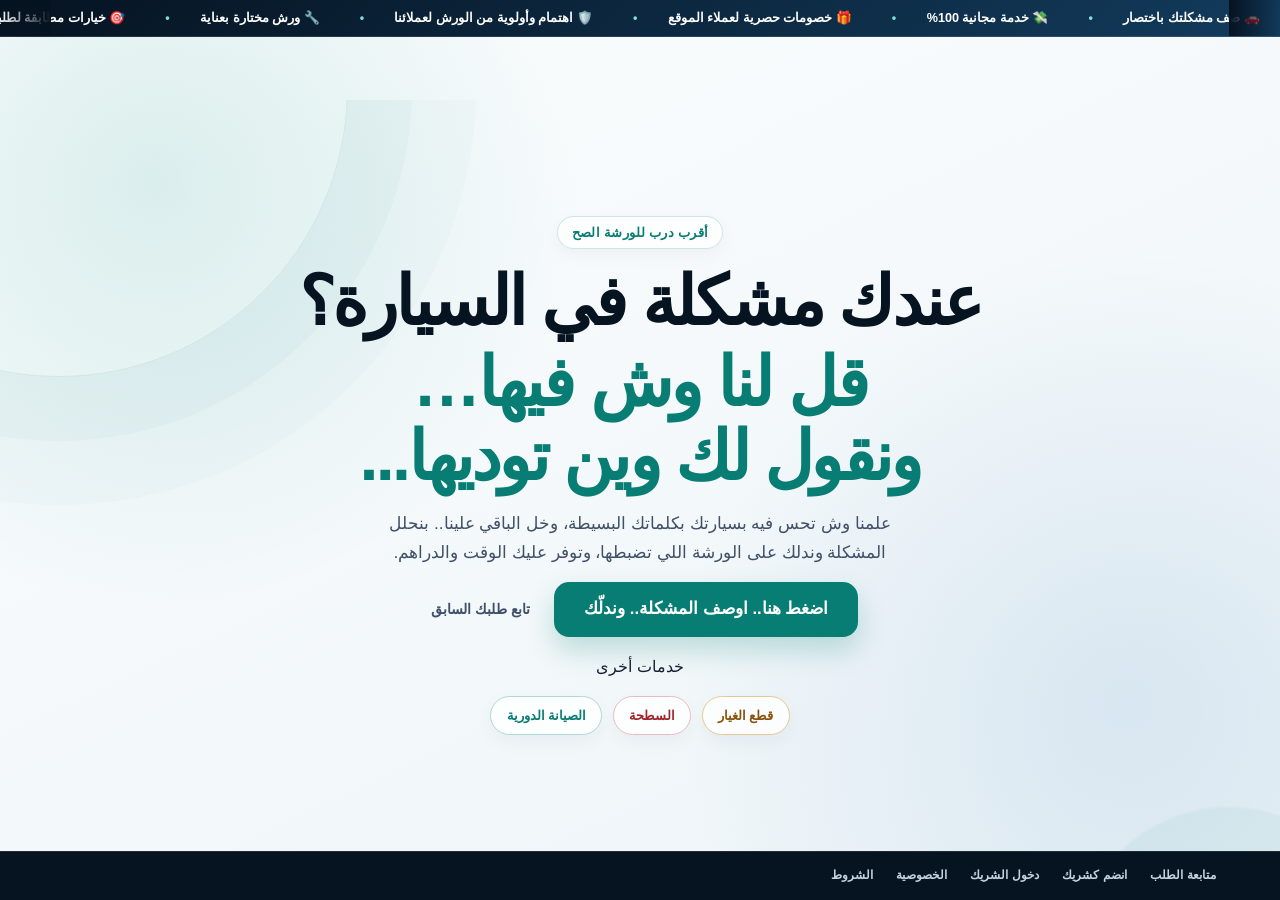
==== commit cd33f714: "Update index.html" ====
--- a/index.html
+++ b/index.html
@@ -56,7 +56,7 @@
 
         <div class="home-hero__actions">
           <a class="btn btn-primary home-primary-cta" data-icon="car" href="customer.html?service=problem&amp;fresh=1">
-              اضغط هنا وأبدأ طلبك وأشرح لنا مشكلة سيارتك وحنا ندلك
+              اضغط هنا.. اوصف المشكلة.. وندلّك
           </a>
           <a class="home-track-link" data-icon="track" href="track.html">تابع طلبك السابق</a>
         </div>
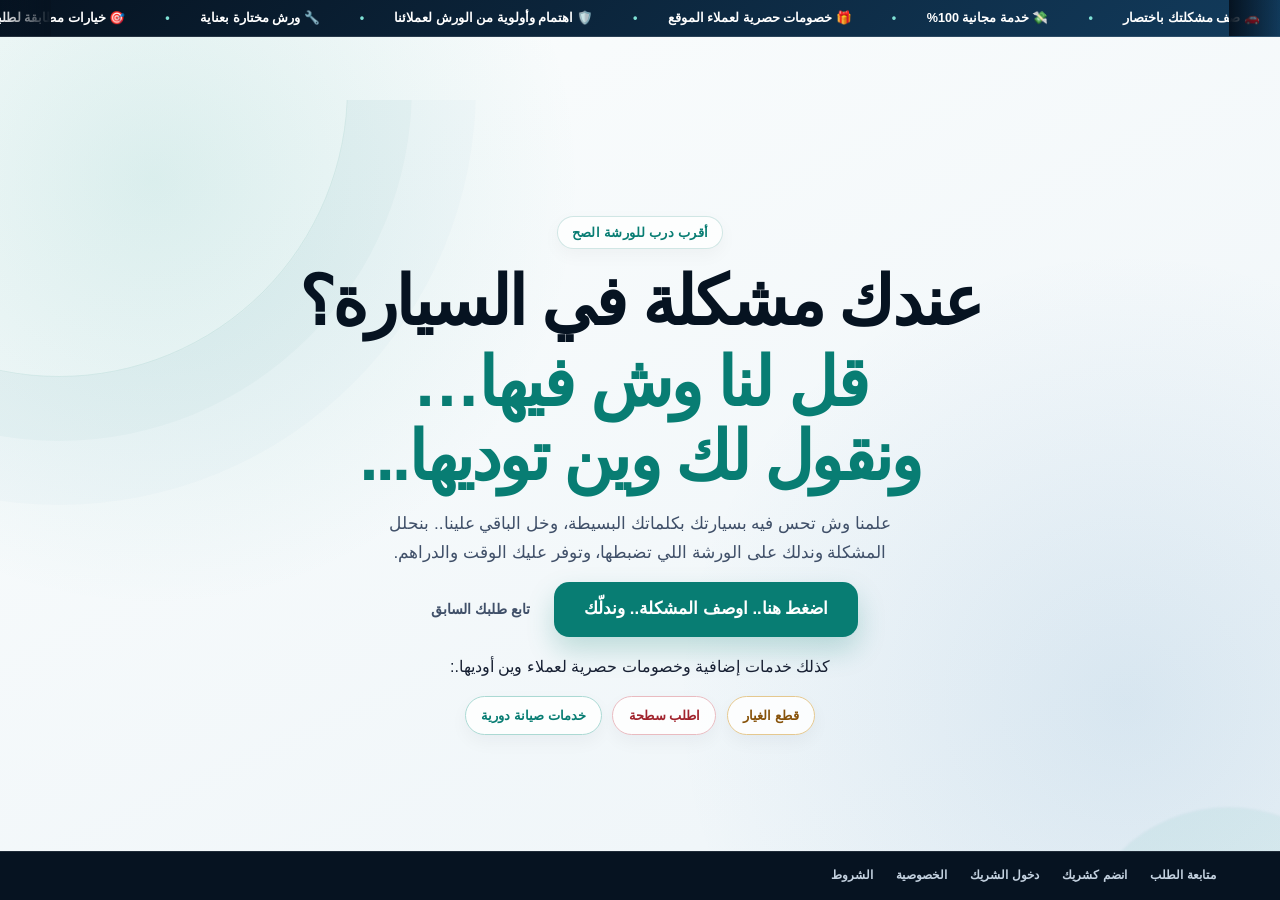
==== commit c0acab80: "Update index.html" ====
--- a/index.html
+++ b/index.html
@@ -61,16 +61,16 @@
           <a class="home-track-link" data-icon="track" href="track.html">تابع طلبك السابق</a>
         </div>
 
-<div style="margin-top: 24px; margin-bottom: 12px; font-size: 0.85rem; font-weight: 700; color: #59677d;">خدمات أخرى</div>
+<div style="margin-top: 24px; margin-bottom: 12px; font-size: 0.85rem; font-weight: 700; color: #59677d;">كذلك خدمات إضافية وخصومات حصرية لعملاء وين أوديها.:</div>
         <nav class="home-service-pills" aria-label="خدمات أخرى">
           <a class="home-service-pill home-service-pill--parts" data-service-icon="parts" href="customer.html?service=parts&amp;fresh=1">
             <span>قطع الغيار</span>
           </a>
           <a class="home-service-pill home-service-pill--tow" data-service-icon="tow" href="customer.html?service=tow&amp;fresh=1">
-            <span>السطحة</span>
+            <span>اطلب سطحة</span>
           </a>
           <a class="home-service-pill home-service-pill--maintenance" data-service-icon="maintenance" href="customer.html?service=maintenance&amp;fresh=1">
-            <span>الصيانة الدورية</span>
+            <span>خدمات صيانة دورية</span>
           </a>
         </nav>
       </div>
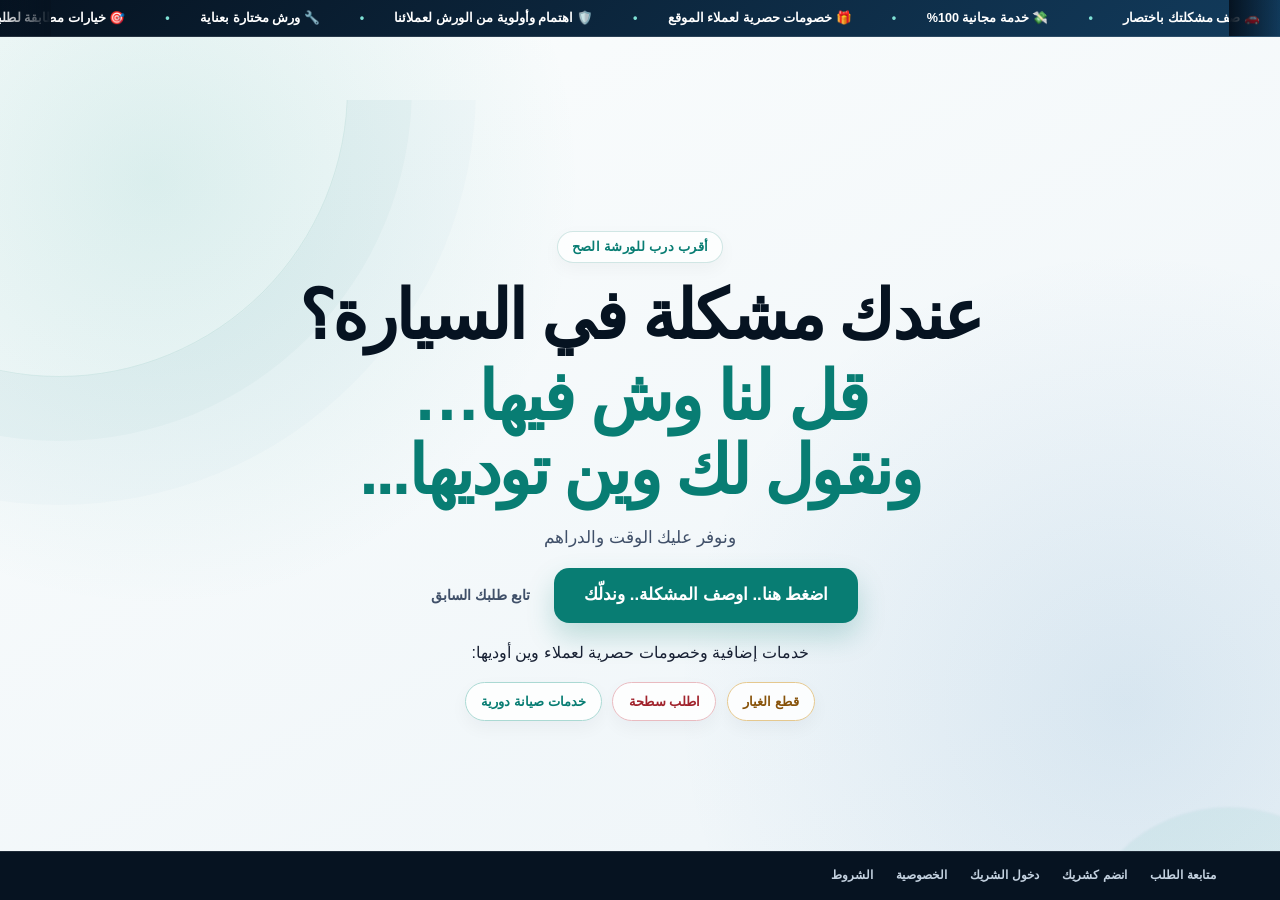
==== commit e553e7e2: "Update index.html" ====
--- a/index.html
+++ b/index.html
@@ -51,7 +51,7 @@
         </h1>
 
         <p class="home-hero__description">
-         علمنا وش تحس فيه بسيارتك بكلماتك البسيطة، وخل الباقي علينا.. بنحلل المشكلة وندلك على الورشة اللي تضبطها، وتوفر عليك الوقت والدراهم.
+        ونوفر عليك الوقت والدراهم
         </p>
 
         <div class="home-hero__actions">
@@ -61,7 +61,7 @@
           <a class="home-track-link" data-icon="track" href="track.html">تابع طلبك السابق</a>
         </div>
 
-<div style="margin-top: 24px; margin-bottom: 12px; font-size: 0.85rem; font-weight: 700; color: #59677d;">كذلك خدمات إضافية وخصومات حصرية لعملاء وين أوديها.:</div>
+<div style="margin-top: 24px; margin-bottom: 12px; font-size: 0.85rem; font-weight: 700; color: #59677d;"> خدمات إضافية وخصومات حصرية لعملاء وين أوديها:</div>
         <nav class="home-service-pills" aria-label="خدمات أخرى">
           <a class="home-service-pill home-service-pill--parts" data-service-icon="parts" href="customer.html?service=parts&amp;fresh=1">
             <span>قطع الغيار</span>
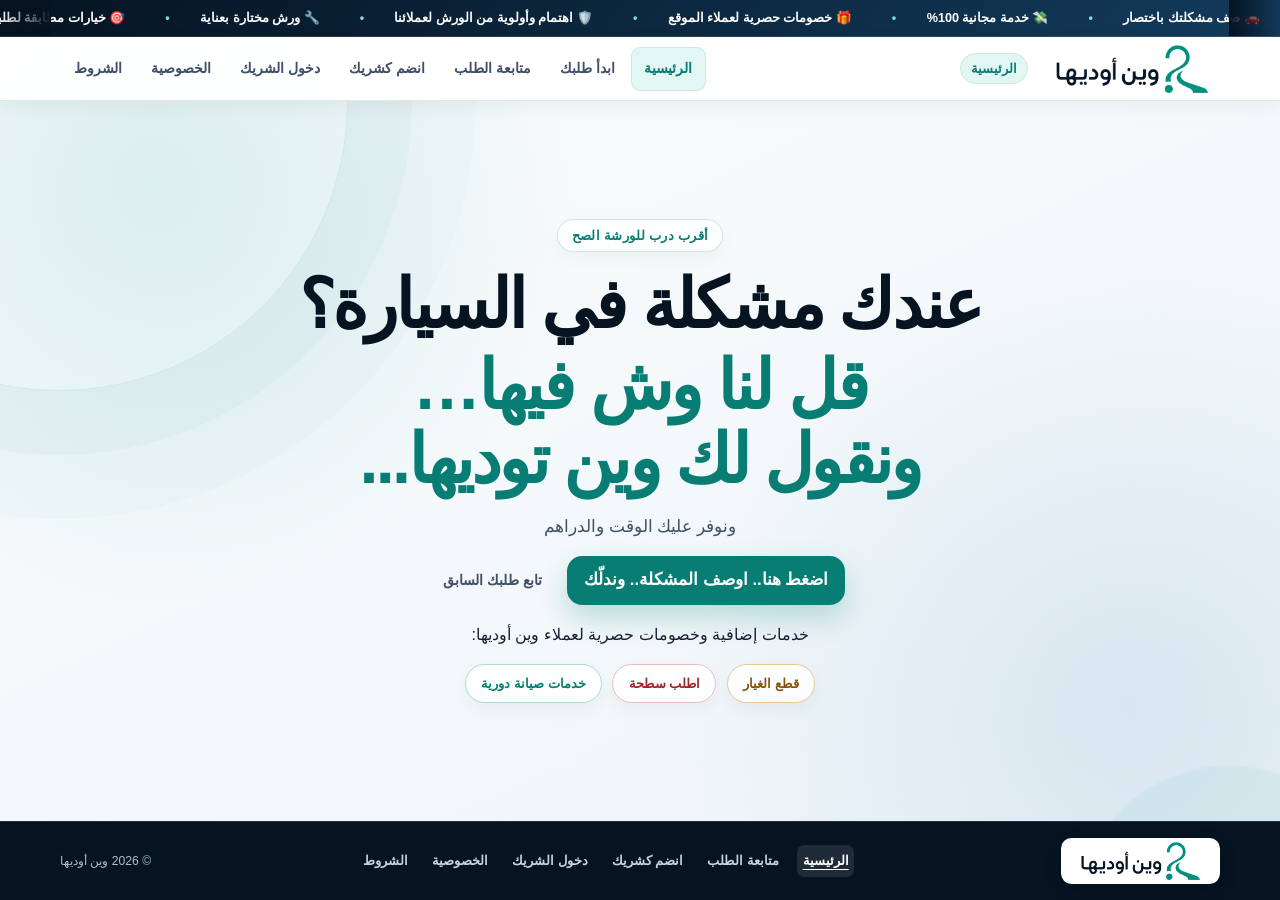
==== commit cfb1ed14: "Add files via upload" ====
--- a/index.html
+++ b/index.html
@@ -1,99 +1,80 @@
 <!doctype html>
-<html lang="ar" dir="rtl">
+<html dir="rtl" lang="ar">
 <head>
-  <meta charset="utf-8">
-  <meta name="viewport" content="width=device-width, initial-scale=1, viewport-fit=cover">
-  <meta name="theme-color" content="#0b1d33">
-  <meta name="description" content="وين أوديها تساعدك على فهم مشكلة سيارتك مبدئيًا والوصول إلى مقدم خدمة مناسب بخطوات واضحة ومباشرة.">
-  <meta http-equiv="Content-Security-Policy" content="default-src 'self'; script-src 'self'; style-src 'self'; img-src 'self' data:; connect-src 'none'; object-src 'none'; base-uri 'self'; frame-ancestors 'none'">
-  <title>وين أوديها؟ — وجهتك للخدمة المناسبة</title>
-  <link rel="icon" href="assets/icons/favicon.svg" type="image/svg+xml">
-  <link rel="stylesheet" href="assets/styles.css">
+<meta charset="utf-8"/>
+<meta content="width=device-width, initial-scale=1, viewport-fit=cover" name="viewport"/>
+<meta content="#0b1d33" name="theme-color"/>
+<meta content="وين أوديها تساعدك على فهم مشكلة سيارتك مبدئيًا والوصول إلى مقدم خدمة مناسب بخطوات واضحة ومباشرة." name="description"/>
+<meta content="default-src 'self'; script-src 'self'; style-src 'self'; img-src 'self' data:; connect-src 'none'; object-src 'none'; base-uri 'self'; frame-ancestors 'none'" http-equiv="Content-Security-Policy"/>
+<title>وين أوديها؟ — وجهتك للخدمة المناسبة</title>
+
+<link href="assets/images/favicon.png" rel="icon" type="image/png"/><link href="assets/styles.css" rel="stylesheet"/>
 </head>
 <body data-page="home">
-  <div class="announcement-ticker" role="region" aria-label="مزايا وين أوديها">
-    <div class="announcement-ticker__track">
-      <div class="announcement-ticker__group">
-        <span>🚗 صف مشكلتك باختصار</span>
-        <span>💸 خدمة مجانية 100%</span>
-        <span>🎁 خصومات حصرية لعملاء الموقع</span>
-        <span>🛡️ اهتمام وأولوية من الورش لعملائنا</span>
-        <span>🔧 ورش مختارة بعناية</span>
-        <span>🎯 خيارات مطابقة لطلبك</span>
-        <span>⭐ قيّم الخدمة وشاركنا تجربتك</span>
-      </div>
-      <div class="announcement-ticker__group" aria-hidden="true">
-        <span>🚗 صف مشكلتك باختصار</span>
-        <span>💸 خدمة مجانية 100%</span>
-        <span>🎁 خصومات حصرية لعملاء الموقع</span>
-        <span>🛡️ اهتمام وأولوية من الورش لعملائنا</span>
-        <span>🔧 ورش مختارة بعناية</span>
-        <span>🎯 خيارات مطابقة لطلبك</span>
-        <span>⭐ قيّم الخدمة وشاركنا تجربتك</span>
-      </div>
-    </div>
-  </div>
+<div aria-label="مزايا وين أوديها" class="announcement-ticker" role="region">
+<div class="announcement-ticker__track">
+<div class="announcement-ticker__group">
+<span>🚗 صف مشكلتك باختصار</span>
+<span>💸 خدمة مجانية 100%</span>
+<span>🎁 خصومات حصرية لعملاء الموقع</span>
+<span>🛡️ اهتمام وأولوية من الورش لعملائنا</span>
+<span>🔧 ورش مختارة بعناية</span>
+<span>🎯 خيارات مطابقة لطلبك</span>
+<span>⭐ قيّم الخدمة وشاركنا تجربتك</span>
+</div>
+<div aria-hidden="true" class="announcement-ticker__group">
+<span>🚗 صف مشكلتك باختصار</span>
+<span>💸 خدمة مجانية 100%</span>
+<span>🎁 خصومات حصرية لعملاء الموقع</span>
+<span>🛡️ اهتمام وأولوية من الورش لعملائنا</span>
+<span>🔧 ورش مختارة بعناية</span>
+<span>🎯 خيارات مطابقة لطلبك</span>
+<span>⭐ قيّم الخدمة وشاركنا تجربتك</span>
+</div>
+</div>
+</div>
+<noscript>
+<div class="noscript-banner">فعّل JavaScript في المتصفح لإكمال طلبك وحفظ تقدمك.</div>
+</noscript>
 
-  <noscript>
-    <div class="noscript-banner">فعّل JavaScript في المتصفح لإكمال طلبك وحفظ تقدمك.</div>
-  </noscript>
-
-  <div data-site-header></div>
-
-  <main id="main-content" class="home-main">
-    <section class="home-hero" aria-labelledby="home-title">
-      <div class="container home-hero__content">
-        <div class="eyebrow">أقرب درب للورشة الصح</div>
-
-        <h1 id="home-title">
+<header class="site-header unified-site-header" data-unified-header=""><div class="container nav-shell unified-header-shell"><a aria-label="وين أوديها — الرئيسية" class="brand unified-brand" href="index.html"><img alt="وين أوديها" class="brand-logo" height="283" src="assets/images/logo.png" width="900"/></a><span aria-current="page" class="current-page-label">الرئيسية</span><button aria-controls="mainNav" aria-expanded="false" aria-label="فتح قائمة التنقل" class="nav-toggle" data-icon="menu" type="button"><span>القائمة</span></button><nav aria-label="التنقل الرئيسي" class="main-nav unified-main-nav" id="mainNav"><a aria-current="page" href="index.html">الرئيسية</a><a href="customer.html?fresh=1">ابدأ طلبك</a><a href="track.html">متابعة الطلب</a><a href="join.html">انضم كشريك</a><a href="workshop-login.html">دخول الشريك</a><a href="privacy.html">الخصوصية</a><a href="terms.html">الشروط</a></nav></div></header><main class="home-main" id="main-content">
+<section aria-labelledby="home-title" class="home-hero">
+<div class="container home-hero__content">
+<div class="eyebrow">أقرب درب للورشة الصح</div>
+<h1 id="home-title">
           عندك مشكلة في السيارة؟
           <span>قل لنا وش فيها… ونقول لك وين توديها...</span>
-        </h1>
-
-        <p class="home-hero__description">
+</h1>
+<p class="home-hero__description">
         ونوفر عليك الوقت والدراهم
         </p>
-
-        <div class="home-hero__actions">
-          <a class="btn btn-primary home-primary-cta" data-icon="car" href="customer.html?service=problem&amp;fresh=1">
+<div class="home-hero__actions">
+<a class="btn btn-primary home-primary-cta" data-icon="car" href="customer.html?service=problem&amp;fresh=1">
               اضغط هنا.. اوصف المشكلة.. وندلّك
           </a>
-          <a class="home-track-link" data-icon="track" href="track.html">تابع طلبك السابق</a>
-        </div>
+<a class="home-track-link" data-icon="track" href="track.html">تابع طلبك السابق</a>
+</div>
+<div style="margin-top: 24px; margin-bottom: 12px; font-size: 0.85rem; font-weight: 700; color: #59677d;"> خدمات إضافية وخصومات حصرية لعملاء وين أوديها:</div>
+<nav aria-label="خدمات أخرى" class="home-service-pills">
+<a class="home-service-pill home-service-pill--parts" data-service-icon="parts" href="customer.html?service=parts&amp;fresh=1">
+<span>قطع الغيار</span>
+</a>
+<a class="home-service-pill home-service-pill--tow" data-service-icon="tow" href="customer.html?service=tow&amp;fresh=1">
+<span>اطلب سطحة</span>
+</a>
+<a class="home-service-pill home-service-pill--maintenance" data-service-icon="maintenance" href="customer.html?service=maintenance&amp;fresh=1">
+<span>خدمات صيانة دورية</span>
+</a>
+</nav>
+</div>
+</section>
+</main>
 
-<div style="margin-top: 24px; margin-bottom: 12px; font-size: 0.85rem; font-weight: 700; color: #59677d;"> خدمات إضافية وخصومات حصرية لعملاء وين أوديها:</div>
-        <nav class="home-service-pills" aria-label="خدمات أخرى">
-          <a class="home-service-pill home-service-pill--parts" data-service-icon="parts" href="customer.html?service=parts&amp;fresh=1">
-            <span>قطع الغيار</span>
-          </a>
-          <a class="home-service-pill home-service-pill--tow" data-service-icon="tow" href="customer.html?service=tow&amp;fresh=1">
-            <span>اطلب سطحة</span>
-          </a>
-          <a class="home-service-pill home-service-pill--maintenance" data-service-icon="maintenance" href="customer.html?service=maintenance&amp;fresh=1">
-            <span>خدمات صيانة دورية</span>
-          </a>
-        </nav>
-      </div>
-    </section>
-  </main>
-
-  <footer class="home-footer">
-    <div class="container home-footer__inner">
-      <nav class="home-footer__links" aria-label="روابط الموقع">
-        <a href="track.html">متابعة الطلب</a>
-        <a href="join.html">انضم كشريك</a>
-        <a href="workshop-login.html">دخول الشريك</a>
-        <a href="privacy.html">الخصوصية</a>
-        <a href="terms.html">الشروط</a>
-      </nav>
-    </div>
-  </footer>
-
-  <script defer src="assets/config.js"></script>
-  <script defer src="assets/automotive-data.js"></script>
-  <script defer src="assets/storage.js"></script>
-  <script defer src="assets/seed.js"></script>
-  <script defer src="assets/lifecycle.js"></script>
-  <script defer src="assets/common.js"></script>
+<footer class="site-footer unified-site-footer home-footer" data-unified-footer=""><div class="container unified-footer-shell"><a aria-label="وين أوديها — الرئيسية" class="footer-logo-link" href="index.html"><span class="footer-logo-plate"><img alt="وين أوديها" class="footer-logo" height="283" src="assets/images/logo.png" width="900"/></span></a><nav aria-label="روابط الموقع" class="unified-footer-nav"><a aria-current="page" href="index.html">الرئيسية</a><a href="track.html">متابعة الطلب</a><a href="join.html">انضم كشريك</a><a href="workshop-login.html">دخول الشريك</a><a href="privacy.html">الخصوصية</a><a href="terms.html">الشروط</a></nav><span class="unified-footer-copy">© 2026 وين أوديها</span></div></footer><script defer="" src="assets/config.js"></script>
+<script defer="" src="assets/automotive-data.js"></script>
+<script defer="" src="assets/storage.js"></script>
+<script defer="" src="assets/seed.js"></script>
+<script defer="" src="assets/lifecycle.js"></script>
+<script defer="" src="assets/common.js"></script>
 </body>
-</html>
+</html>
--- a/assets/styles.css
+++ b/assets/styles.css
@@ -1410,3 +1410,315 @@
     overflow-y: auto;
   }
 }
+
+/* توحيد الواجهات المختصرة والمرنة في جميع الصفحات */
+body:not([data-page="home"]) {display:flex;flex-direction:column;min-height:100vh;min-height:100dvh;overflow-x:hidden}
+body:not([data-page="home"])>[data-site-header],body:not([data-page="home"])>[data-site-footer]{flex-shrink:0}
+body:not([data-page="home"])>main{flex:1 1 auto;min-height:0}
+.brand-logo{display:block;width:clamp(8.8rem,16vw,11.5rem);height:auto;max-height:3rem;object-fit:contain}
+.footer-brand .brand-logo{filter:brightness(0) invert(1);opacity:.96;max-height:2.6rem}
+.nav-shell{min-height:clamp(3.6rem,7vh,4.4rem)}
+.utility-strip{flex-shrink:0}.utility-actions{min-height:2.15rem}
+.flow-shell{padding:clamp(.75rem,2vh,1.4rem) 0 clamp(1.2rem,3vh,2.2rem)}
+.flow-layout{gap:clamp(.75rem,2vw,1.25rem)}
+.flow-sidebar{padding:clamp(.9rem,2vw,1.25rem);border-radius:clamp(.9rem,2vw,1.35rem)}
+.flow-screen{padding:clamp(1rem,2.4vw,1.6rem);border-radius:clamp(.9rem,2vw,1.35rem)}
+.flow-screen h2{font-size:clamp(1.2rem,3vw,1.65rem)}
+.form-grid{gap:clamp(.75rem,1.5vh,1rem)}
+.form-field{gap:.35rem}.form-field input,.form-field select,.form-field textarea{min-height:clamp(2.75rem,5.5vh,3.1rem);padding:.55rem .7rem}
+.form-field textarea{min-height:clamp(5.5rem,15vh,8rem)}
+.screen-actions{margin-top:clamp(.9rem,2vh,1.25rem);padding-top:clamp(.75rem,1.8vh,1rem)}
+.section{padding:clamp(1.25rem,4vh,2.6rem) 0}.section-head{margin-bottom:clamp(.9rem,2vh,1.4rem)}
+.card,.partner-card,.activity-block{padding:clamp(.9rem,2vw,1.25rem)}
+.auth-section{min-height:auto;align-items:center}.auth-layout{gap:clamp(.8rem,2vw,1.2rem)}
+.tabs{position:sticky;top:0;z-index:20;margin-bottom:.8rem;background:#eaf0f5;padding:.35rem;border-radius:.8rem}
+.tab-panel{max-height:calc(100dvh - 12rem);overflow:auto;padding-inline:.15rem}
+.dashboard-grid{gap:clamp(.75rem,1.8vw,1rem)}
+.site-footer{padding:clamp(1.1rem,3vh,1.8rem) 0 .75rem;margin-top:0}.page-guidance{margin-bottom:1rem;padding:.75rem 1rem}.footer-grid{gap:1rem}.footer-bottom{margin-top:1rem;padding-top:.65rem}
+.btn{min-height:clamp(2.75rem,5.5vh,3rem);padding:.55rem 1rem}
+.empty-state{padding:clamp(1.25rem,4vh,2rem)}
+@media(max-width:899px){.brand-logo{width:clamp(7.6rem,34vw,9.5rem)}.main-nav{top:3.8rem}.flow-sidebar{position:static}.tab-panel{max-height:none;overflow:visible}.site-footer .page-guidance{display:none}.footer-grid{grid-template-columns:1fr 1fr}.footer-grid>div:first-child{grid-column:1/-1}}
+@media(max-width:679px){.utility-actions{justify-content:space-between}.flow-shell{padding-top:.55rem}.flow-sidebar p,.flow-sidebar .legal-note{display:none}.flow-sidebar h1{font-size:1rem}.progress-wrap{margin-top:.55rem}.screen-actions{position:sticky;bottom:0;z-index:18;margin-inline:-1rem;margin-bottom:-1rem;padding:.65rem 1rem calc(.65rem + env(safe-area-inset-bottom));background:rgba(255,255,255,.97);box-shadow:0 -8px 20px rgba(7,29,51,.08)}.footer-grid{grid-template-columns:1fr}.footer-grid>div:first-child{display:none}.site-footer{padding:.75rem 0}.footer-bottom{justify-content:center;text-align:center}.brand-logo{width:7.8rem}}
+@media(max-height:700px) and (min-width:700px){.site-footer{padding:.55rem 0}.site-footer .page-guidance,.site-footer .footer-grid>div:first-child p{display:none}.footer-grid{grid-template-columns:1fr 1fr 1fr}.footer-bottom{margin-top:.45rem;padding-top:.4rem}.section{padding:1rem 0}.auth-section{min-height:0}.flow-shell{padding:.55rem 0}.flow-screen{padding:1rem}.tab-panel{max-height:calc(100dvh - 10.5rem)}}
+
+
+/* Header and Footer الموحدان — قبول إلزامي لجميع الصفحات */
+body {
+  display: flex;
+  flex-direction: column;
+  min-height: 100vh;
+  min-height: 100dvh;
+  overflow-x: hidden;
+}
+
+body > main {
+  flex: 1 0 auto;
+  width: 100%;
+}
+
+body > .site-header,
+body > .site-footer,
+body > .announcement-ticker,
+body > noscript {
+  flex-shrink: 0;
+}
+
+.unified-site-header {
+  position: sticky;
+  top: 0;
+  z-index: 1000;
+  margin: 0;
+  background: rgba(255, 255, 255, .97);
+  border-bottom: 1px solid var(--slate-200);
+  box-shadow: 0 7px 22px rgba(7, 29, 51, .065);
+  backdrop-filter: blur(12px);
+}
+
+.unified-header-shell {
+  position: relative;
+  min-height: clamp(3.65rem, 7vh, 4.4rem);
+  display: flex;
+  align-items: center;
+  gap: clamp(.55rem, 1.5vw, 1.05rem);
+}
+
+.unified-brand {
+  flex: 0 0 auto;
+  min-width: 0;
+  padding-block: .28rem;
+}
+
+.brand-logo {
+  display: block;
+  width: clamp(8.3rem, 15vw, 11rem);
+  height: auto;
+  max-height: clamp(2.5rem, 5.5vh, 3rem);
+  object-fit: contain;
+  object-position: center;
+}
+
+.current-page-label {
+  flex: 0 0 auto;
+  display: inline-flex;
+  align-items: center;
+  min-height: 1.8rem;
+  padding: .22rem .62rem;
+  border: 1px solid #cce5e1;
+  border-radius: 999px;
+  color: var(--teal-600);
+  background: var(--teal-100);
+  font-size: clamp(.68rem, 1.5vw, .8rem);
+  font-weight: 900;
+  white-space: nowrap;
+}
+
+.unified-main-nav {
+  margin-inline-start: auto;
+}
+
+.unified-main-nav a[aria-current="page"] {
+  color: var(--teal-600);
+  background: var(--teal-100);
+  box-shadow: inset 0 0 0 1px rgba(8, 125, 115, .12);
+}
+
+.unified-site-header .nav-toggle {
+  flex: 0 0 auto;
+}
+
+.unified-site-footer {
+  margin-top: auto;
+  padding: clamp(.75rem, 2vh, 1rem) 0;
+  color: #d6e1ec;
+  background: var(--navy-950);
+  border-top: 1px solid rgba(255, 255, 255, .12);
+}
+
+.unified-footer-shell {
+  display: grid;
+  grid-template-columns: auto minmax(0, 1fr) auto;
+  align-items: center;
+  gap: clamp(.65rem, 2vw, 1.25rem);
+}
+
+.footer-logo-link {
+  display: inline-flex;
+  align-items: center;
+  width: fit-content;
+  border-radius: .65rem;
+}
+
+.footer-logo-plate {
+  display: inline-flex;
+  align-items: center;
+  justify-content: center;
+  padding: .26rem .48rem;
+  border-radius: .65rem;
+  background: #fff;
+  box-shadow: 0 6px 18px rgba(0, 0, 0, .15);
+}
+
+.footer-logo {
+  display: block;
+  width: clamp(7.2rem, 13vw, 9rem);
+  height: auto;
+  max-height: 2.35rem;
+  object-fit: contain;
+}
+
+.unified-footer-nav {
+  display: flex;
+  flex-wrap: wrap;
+  align-items: center;
+  justify-content: center;
+  gap: .15rem clamp(.45rem, 1.4vw, .8rem);
+}
+
+.unified-footer-nav a {
+  display: inline-flex;
+  align-items: center;
+  min-height: 2rem;
+  padding: .2rem .35rem;
+  border-radius: .45rem;
+  color: #c5d3e1;
+  font-size: clamp(.68rem, 1.45vw, .8rem);
+  font-weight: 800;
+}
+
+.unified-footer-nav a:hover,
+.unified-footer-nav a:focus-visible,
+.unified-footer-nav a[aria-current="page"] {
+  color: #fff;
+  background: rgba(255, 255, 255, .1);
+  text-decoration: underline;
+  text-underline-offset: .22rem;
+}
+
+.unified-footer-copy {
+  color: #aebed0;
+  font-size: clamp(.66rem, 1.35vw, .76rem);
+  white-space: nowrap;
+}
+
+body[data-page="home"] > .site-header {
+  flex-shrink: 0;
+}
+
+body[data-page="home"] > .home-footer {
+  flex-shrink: 0;
+  margin-top: 0;
+}
+
+body[data-page="home"] .unified-site-header {
+  position: relative;
+}
+
+@media (min-width: 900px) {
+  .unified-site-header .nav-toggle {
+    display: none;
+  }
+
+  .unified-site-header .main-nav {
+    position: static;
+    display: flex;
+    flex-direction: row;
+    align-items: center;
+    gap: .12rem;
+    margin-inline-start: auto;
+    padding: 0;
+    border: 0;
+    background: transparent;
+    box-shadow: none;
+  }
+
+  .unified-site-header .main-nav a {
+    min-height: 2.45rem;
+    padding: .4rem clamp(.48rem, .8vw, .72rem);
+    font-size: clamp(.73rem, .95vw, .85rem);
+    white-space: nowrap;
+  }
+}
+
+@media (max-width: 899px) {
+  .unified-header-shell {
+    min-height: 3.65rem;
+  }
+
+  .brand-logo {
+    width: clamp(7.5rem, 28vw, 9.2rem);
+    max-height: 2.55rem;
+  }
+
+  .current-page-label {
+    margin-inline-start: auto;
+  }
+
+  .unified-site-header .main-nav {
+    top: calc(100% + .35rem);
+    inset-inline: 0;
+    max-height: min(70vh, 28rem);
+    overflow-y: auto;
+  }
+
+  .unified-site-header .main-nav a {
+    min-height: 2.75rem;
+  }
+}
+
+@media (max-width: 560px) {
+  .unified-header-shell {
+    gap: .4rem;
+  }
+
+  .brand-logo {
+    width: clamp(6.8rem, 31vw, 8rem);
+  }
+
+  .current-page-label {
+    max-width: 7.8rem;
+    overflow: hidden;
+    text-overflow: ellipsis;
+  }
+
+  .unified-site-header .nav-toggle {
+    width: 2.65rem;
+    min-width: 2.65rem;
+    padding: .45rem;
+  }
+
+  .unified-site-header .nav-toggle > span:not(.ui-icon) {
+    position: absolute;
+    width: 1px;
+    height: 1px;
+    overflow: hidden;
+    clip: rect(0, 0, 0, 0);
+    white-space: nowrap;
+  }
+
+  .unified-footer-shell {
+    grid-template-columns: 1fr;
+    justify-items: center;
+    text-align: center;
+    gap: .5rem;
+  }
+
+  .footer-logo {
+    width: 7.2rem;
+  }
+
+  .unified-footer-nav {
+    gap: .08rem .38rem;
+  }
+
+  .unified-footer-nav a {
+    min-height: 1.85rem;
+    font-size: .68rem;
+  }
+}
+
+@media print {
+  .unified-site-header,
+  .unified-site-footer {
+    display: none !important;
+  }
+}
